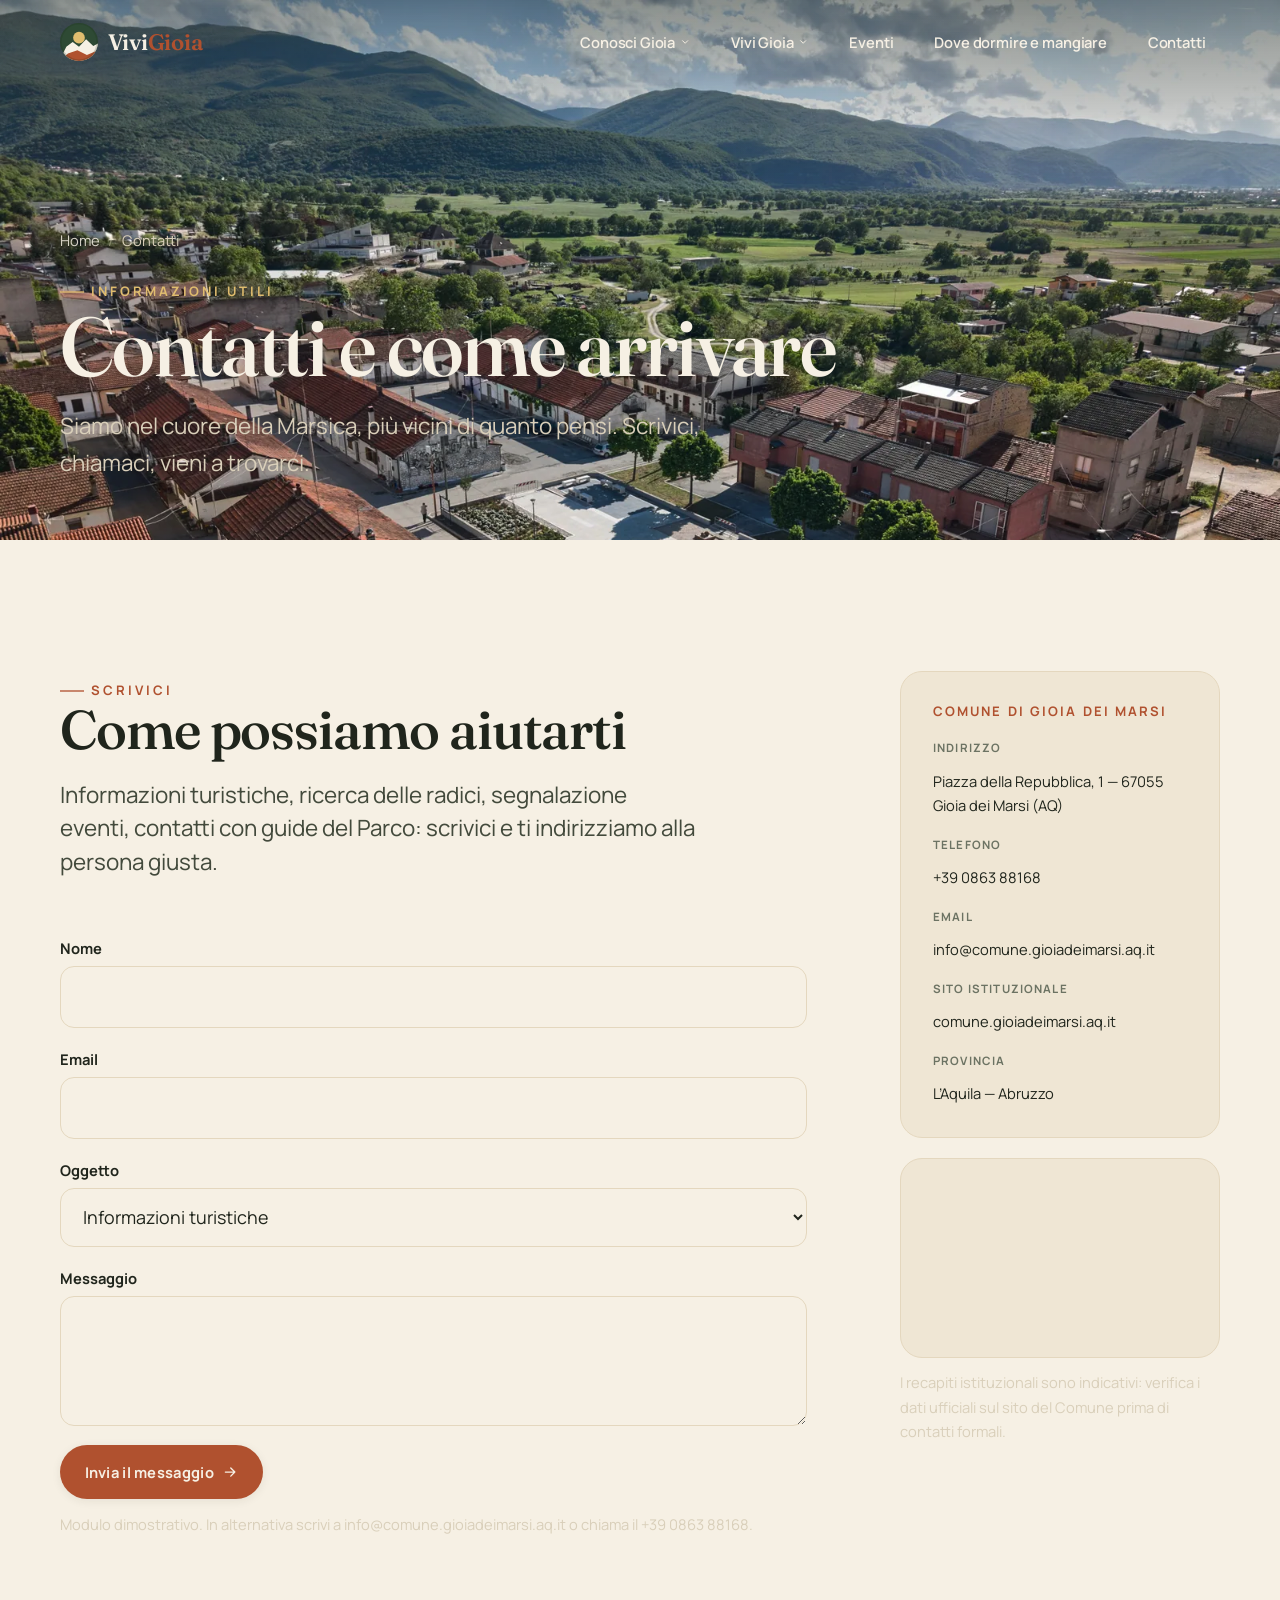
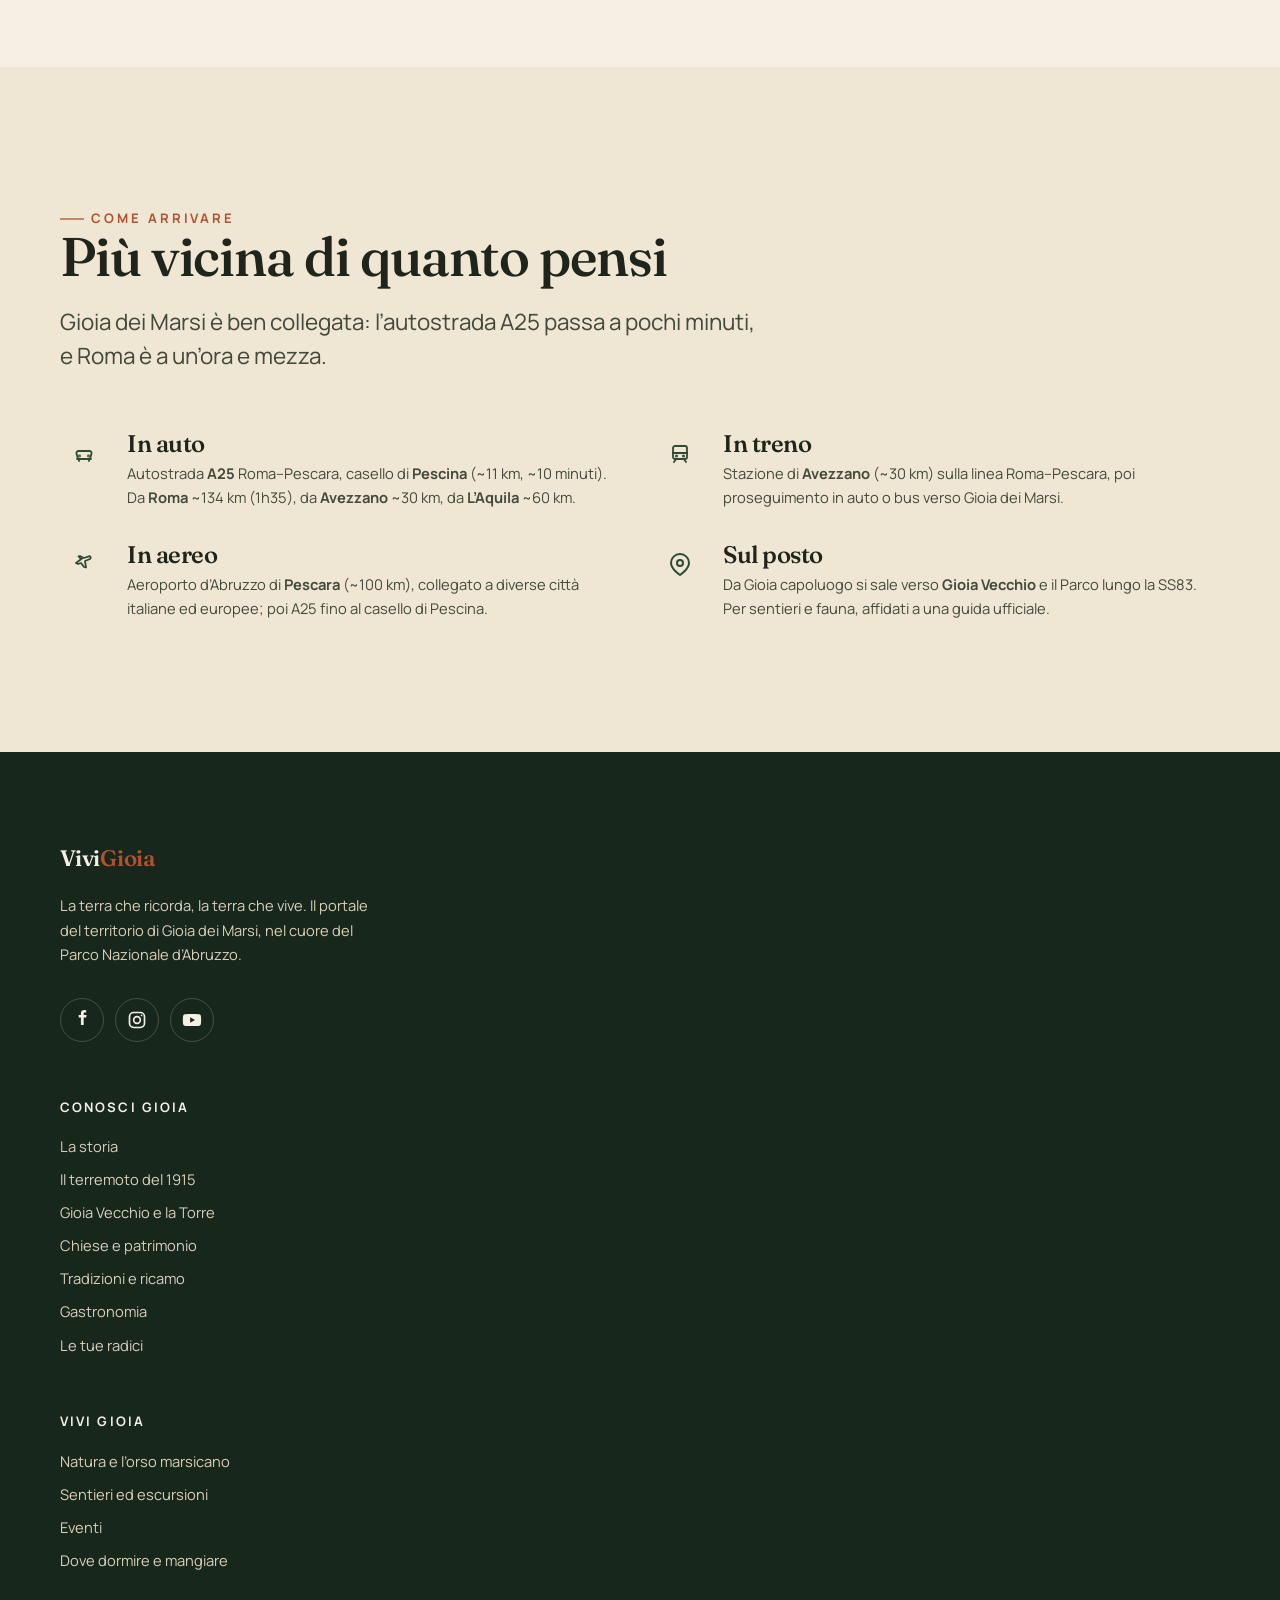
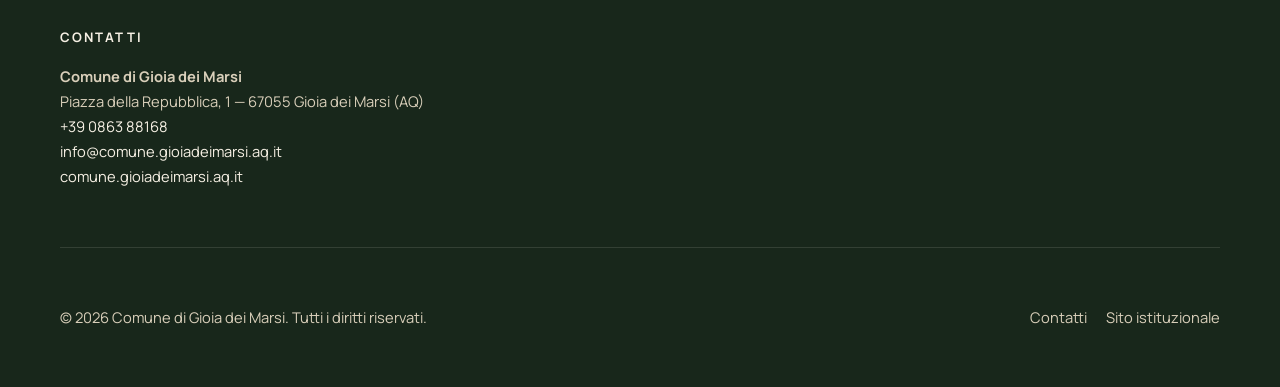
==== contatti.html @ dd2cfe74 "Sito ViviGioia: portale turistico-culturale di Gioia dei Marsi Sito statico mobile-first ad alto imp" ====
<!doctype html>
<html lang="it" class="no-js">
<head>
  <meta charset="utf-8">
  <meta name="viewport" content="width=device-width, initial-scale=1, viewport-fit=cover">
  <title>Contatti e come arrivare — ViviGioia</title>
  <meta name="description" content="Come contattare il Comune di Gioia dei Marsi e come arrivare: in auto dall’A25 (casello di Pescina), in treno da Avezzano, in aereo da Pescara. Mappa e informazioni utili.">
  <link rel="canonical" href="https://www.vivigioia.it/contatti.html">
  <meta name="theme-color" content="#2e4a34">
  <meta property="og:type" content="website">
  <meta property="og:locale" content="it_IT">
  <meta property="og:site_name" content="ViviGioia">
  <meta property="og:title" content="Contatti e come arrivare — ViviGioia">
  <meta property="og:description" content="Come contattare il Comune di Gioia dei Marsi e come arrivare: in auto dall’A25 (casello di Pescina), in treno da Avezzano, in aereo da Pescara. Mappa e informazioni utili.">
  <meta property="og:url" content="https://www.vivigioia.it/contatti.html">
  <meta property="og:image" content="https://www.vivigioia.it/assets/img/gioiadrone-25-1600.webp">
  <meta name="twitter:card" content="summary_large_image">
  <link rel="icon" href="assets/img/favicon.svg" type="image/svg+xml">
  <link rel="icon" href="assets/img/favicon-32.png" sizes="32x32">
  <link rel="apple-touch-icon" href="assets/img/favicon-180.png">
  <link rel="manifest" href="site.webmanifest">
  <link rel="preload" as="font" type="font/woff2" href="assets/font/fraunces-normal.woff2" crossorigin>
  <link rel="preload" as="font" type="font/woff2" href="assets/font/manrope.woff2" crossorigin>
  <link rel="preload" as="image" href="assets/img/gioiadrone-25-1600.webp" imagesrcset="assets/img/gioiadrone-25-480.webp 480w, assets/img/gioiadrone-25-960.webp 960w, assets/img/gioiadrone-25-1600.webp 1600w" imagesizes="100vw">
  <link rel="stylesheet" href="assets/css/main.css">
  
  <script>document.documentElement.classList.remove('no-js');document.documentElement.classList.add('js');</script>
  
</head>
<body>
  <a class="skip-link" href="#main">Vai al contenuto</a>
  <header class="site-header" data-theme="light" data-scrolled="false">
    <div class="site-header__inner">
      <a class="brand" href="index.html" aria-label="ViviGioia — home">
        <svg class="brand__mark" viewBox="0 0 48 48" xmlns="http://www.w3.org/2000/svg" aria-hidden="true"><defs><clipPath id="m"><circle cx="24" cy="24" r="24"/></clipPath></defs><g clip-path="url(#m)"><rect width="48" height="48" fill="#2e4a34"/><circle cx="24" cy="18.5" r="7.4" fill="#e0bd6f"/><path d="M-2 50 8 30l8-6 8 6 9-9.5 9 8.5 8-4v25Z" fill="#f6f0e4"/><path d="M-2 50 10 38.5l12-4 12 6 16-7v16.5Z" fill="#b0512f"/></g><circle cx="24" cy="24" r="23" fill="none" stroke="#18271b" stroke-opacity=".18" stroke-width="2"/></svg>
        <span class="brand__name">Vivi<b>Gioia</b></span>
      </a>
      <nav class="nav" id="menu" aria-label="Navigazione principale">
        <div class="nav__group" data-open="false">
          <button class="nav__parent" aria-expanded="false">Conosci Gioia <svg class="chev" viewBox="0 0 24 24" width="16" height="16" fill="none" stroke="currentColor" stroke-width="2.2" stroke-linecap="round" stroke-linejoin="round" aria-hidden="true"><path d="m6 9 6 6 6-6"/></svg></button>
          <div class="nav__sub"><div class="nav__sub-inner">
            <a href="storia.html">La storia</a>
            <a href="terremoto-1915.html">Il terremoto del 1915</a>
            <a href="gioia-vecchio.html">Gioia Vecchio e la Torre</a>
            <a href="patrimonio.html">Chiese e patrimonio</a>
            <a href="tradizioni.html">Tradizioni e ricamo</a>
            <a href="gastronomia.html">Gastronomia</a>
            <a href="radici.html">Le tue radici</a>
          </div></div>
        </div>
        <div class="nav__group" data-open="false">
          <button class="nav__parent" aria-expanded="false">Vivi Gioia <svg class="chev" viewBox="0 0 24 24" width="16" height="16" fill="none" stroke="currentColor" stroke-width="2.2" stroke-linecap="round" stroke-linejoin="round" aria-hidden="true"><path d="m6 9 6 6 6-6"/></svg></button>
          <div class="nav__sub"><div class="nav__sub-inner">
            <a href="natura.html">Natura e l’orso marsicano</a>
            <a href="sentieri.html">Sentieri ed escursioni</a>
          </div></div>
        </div>
        <div class="nav__group"><a class="nav__link" href="eventi.html">Eventi</a></div>
        <div class="nav__group"><a class="nav__link" href="ricettivita.html">Dove dormire e mangiare</a></div>
        <div class="nav__group"><a class="nav__link" href="contatti.html">Contatti</a></div>
        <a class="btn btn--primary nav__cta" href="contatti.html">Pianifica la visita <svg class="btn__icon" viewBox="0 0 24 24" fill="none" stroke="currentColor" stroke-width="2" stroke-linecap="round" stroke-linejoin="round" aria-hidden="true"><path d="M5 12h14M13 6l6 6-6 6"/></svg></a>
        <div class="nav__meta">
          <span>Comune di Gioia dei Marsi</span>
          <span class="nav__lang in-panel"><span aria-current="page">IT</span><span aria-hidden="true">·</span><span style="opacity:.5" title="Versione inglese in arrivo">EN</span></span>
        </div>
      </nav>
      <button class="nav__toggle" aria-label="Apri il menu" aria-expanded="false" aria-controls="menu">
        <span></span><span></span><span></span>
      </button>
    </div>
  </header>
  <main id="main">

    <section class="page-hero grain" data-hero-sentinel>
      <div class="page-hero__media"><picture>
  <source type="image/webp" srcset="assets/img/gioiadrone-25-480.webp 480w, assets/img/gioiadrone-25-960.webp 960w, assets/img/gioiadrone-25-1600.webp 1600w" sizes="100vw">
  <img src="assets/img/gioiadrone-25-1600.jpg" width="8192" height="6144" alt="La piazza centrale di Gioia dei Marsi vista dall’alto" loading="eager" decoding="async" fetchpriority="high">
</picture></div>
      <div class="page-hero__inner">
        <ol class="breadcrumb"><li><a href="index.html">Home</a></li><li><span aria-current="page">Contatti</span></li></ol>
        <p class="kicker kicker--light">Informazioni utili</p>
        <h1 class="page-hero__title">Contatti e come arrivare</h1>
        <p class="page-hero__sub">Siamo nel cuore della Marsica, più vicini di quanto pensi. Scrivici, chiamaci, vieni a trovarci.</p>
      </div>
    </section>
    <section class="section">
      <div class="container page-content-grid">
        <div class="reveal">
          <div class="section-head"><p class="kicker">Scrivici</p><h2>Come possiamo aiutarti</h2><p class="lead">Informazioni turistiche, ricerca delle radici, segnalazione eventi, contatti con guide del Parco: scrivici e ti indirizziamo alla persona giusta.</p></div>
          <form class="form-stack" onsubmit="return false" aria-label="Modulo contatti">
            <div class="field"><label for="c-name">Nome</label><input id="c-name" name="name" type="text" autocomplete="name" required></div>
            <div class="field"><label for="c-email">Email</label><input id="c-email" name="email" type="email" autocomplete="email" required></div>
            <div class="field"><label for="c-subject">Oggetto</label>
              <select id="c-subject" name="subject">
                <option>Informazioni turistiche</option>
                <option>Le mie radici a Gioia</option>
                <option>Sentieri e guide del Parco</option>
                <option>Eventi e segnalazioni</option>
                <option>Ricettività</option>
                <option>Altro</option>
              </select>
            </div>
            <div class="field"><label for="c-msg">Messaggio</label><textarea id="c-msg" name="message" required></textarea></div>
            <div><button class="btn btn--primary" type="submit">Invia il messaggio <svg class="btn__icon" viewBox="0 0 24 24" fill="none" stroke="currentColor" stroke-width="2" stroke-linecap="round" stroke-linejoin="round" aria-hidden="true"><path d="M5 12h14M13 6l6 6-6 6"/></svg></button></div>
          </form>
          <p class="form-note">Modulo dimostrativo. In alternativa scrivi a <a href="mailto:info@comune.gioiadeimarsi.aq.it">info@comune.gioiadeimarsi.aq.it</a> o chiama il <a href="tel:+39086388168">+39 0863 88168</a>.</p>
        </div>

        <div class="reveal">
          <aside class="factbox"><h4>Comune di Gioia dei Marsi</h4><dl><dt>Indirizzo</dt><dd>Piazza della Repubblica, 1 — 67055 Gioia dei Marsi (AQ)</dd><dt>Telefono</dt><dd>+39 0863 88168</dd><dt>Email</dt><dd>info@comune.gioiadeimarsi.aq.it</dd><dt>Sito istituzionale</dt><dd>comune.gioiadeimarsi.aq.it</dd><dt>Provincia</dt><dd>L’Aquila — Abruzzo</dd></dl></aside>
          <div class="map-embed" style="margin-top:1.2rem">
            <iframe title="Mappa di Gioia dei Marsi" loading="lazy" referrerpolicy="no-referrer-when-downgrade"
              src="https://maps.google.com/maps?q=Gioia%20dei%20Marsi%20AQ&t=&z=12&ie=UTF8&iwloc=&output=embed"></iframe>
          </div>
          <p class="form-note">I recapiti istituzionali sono indicativi: verifica i dati ufficiali sul sito del Comune prima di contatti formali.</p>
        </div>
      </div>
    </section>

    <section class="section bg-paper-2">
      <div class="container">
        <div class="section-head reveal"><p class="kicker">Come arrivare</p><h2>Più vicina di quanto pensi</h2><p class="lead">Gioia dei Marsi è ben collegata: l’autostrada A25 passa a pochi minuti, e Roma è a un’ora e mezza.</p></div>
        <div class="arrive reveal-stagger">
          <div class="arrive__item">
            <span class="arrive__icon"><svg viewBox="0 0 24 24" fill="none" stroke="currentColor" stroke-width="1.8" stroke-linecap="round" stroke-linejoin="round"><path d="M5 17h14M6 17l-1.5-5.5A2 2 0 0 1 6.4 9h11.2a2 2 0 0 1 1.9 2.5L18 17M7 17v2M17 17v2"/><circle cx="7.5" cy="14" r=".5"/><circle cx="16.5" cy="14" r=".5"/></svg></span>
            <div><h4>In auto</h4><p>Autostrada <strong>A25</strong> Roma–Pescara, casello di <strong>Pescina</strong> (~11 km, ~10 minuti). Da <strong>Roma</strong> ~134 km (1h35), da <strong>Avezzano</strong> ~30 km, da <strong>L’Aquila</strong> ~60 km.</p></div>
          </div>
          <div class="arrive__item">
            <span class="arrive__icon"><svg viewBox="0 0 24 24" fill="none" stroke="currentColor" stroke-width="1.8" stroke-linecap="round" stroke-linejoin="round"><rect x="5" y="4" width="14" height="13" rx="2"/><path d="M5 11h14M8 17l-2 3M16 17l2 3"/><circle cx="8.5" cy="14" r=".6"/><circle cx="15.5" cy="14" r=".6"/></svg></span>
            <div><h4>In treno</h4><p>Stazione di <strong>Avezzano</strong> (~30 km) sulla linea Roma–Pescara, poi proseguimento in auto o bus verso Gioia dei Marsi.</p></div>
          </div>
          <div class="arrive__item">
            <span class="arrive__icon"><svg viewBox="0 0 24 24" fill="none" stroke="currentColor" stroke-width="1.8" stroke-linecap="round" stroke-linejoin="round"><path d="M10 5.5 4 10l2 1 3-1 3 4 2 .5L13 8l5-2a1.5 1.5 0 0 0-1.2-2.7L12 5 8 3 6.5 3.4 9 6"/></svg></span>
            <div><h4>In aereo</h4><p>Aeroporto d’Abruzzo di <strong>Pescara</strong> (~100 km), collegato a diverse città italiane ed europee; poi A25 fino al casello di Pescina.</p></div>
          </div>
          <div class="arrive__item">
            <span class="arrive__icon"><svg class="btn__icon" viewBox="0 0 24 24" fill="none" stroke="currentColor" stroke-width="2" stroke-linecap="round" stroke-linejoin="round" aria-hidden="true"><path d="M21 10c0 6-9 12-9 12s-9-6-9-12a9 9 0 0 1 18 0Z"/><circle cx="12" cy="10" r="3"/></svg></span>
            <div><h4>Sul posto</h4><p>Da Gioia capoluogo si sale verso <strong>Gioia Vecchio</strong> e il Parco lungo la SS83. Per sentieri e fauna, affidati a una guida ufficiale.</p></div>
          </div>
        </div>
      </div>
    </section>

  </main>
  <footer class="site-footer">
    <div class="container">
      <div class="footer__top">
        <div class="footer__brand">
          <a class="brand" href="index.html" aria-label="ViviGioia"><span class="brand__name">Vivi<b>Gioia</b></span></a>
          <p class="footer__tagline">La terra che ricorda, la terra che vive. Il portale del territorio di Gioia dei Marsi, nel cuore del Parco Nazionale d’Abruzzo.</p>
          <div class="footer__social">
            <a href="https://www.facebook.com/" aria-label="Facebook" target="_blank" rel="noopener"><svg viewBox="0 0 24 24" width="20" height="20" fill="currentColor" aria-hidden="true"><path d="M14 9h3l.5-3H14V4.5c0-.8.3-1.5 1.6-1.5H17V.2A22 22 0 0 0 14.7 0C12.3 0 10.7 1.4 10.7 4.1V6H8v3h2.7v9H14z"/></svg></a>
            <a href="https://www.instagram.com/" aria-label="Instagram" target="_blank" rel="noopener"><svg viewBox="0 0 24 24" width="20" height="20" fill="none" stroke="currentColor" stroke-width="2" aria-hidden="true"><rect x="3" y="3" width="18" height="18" rx="5"/><circle cx="12" cy="12" r="4"/><circle cx="17.5" cy="6.5" r="1" fill="currentColor" stroke="none"/></svg></a>
            <a href="https://www.youtube.com/" aria-label="YouTube" target="_blank" rel="noopener"><svg viewBox="0 0 24 24" width="20" height="20" fill="currentColor" aria-hidden="true"><path d="M23 12s0-3.4-.4-5a2.6 2.6 0 0 0-1.8-1.8C19 4.7 12 4.7 12 4.7s-7 0-8.8.5A2.6 2.6 0 0 0 1.4 7C1 8.6 1 12 1 12s0 3.4.4 5a2.6 2.6 0 0 0 1.8 1.8c1.8.5 8.8.5 8.8.5s7 0 8.8-.5A2.6 2.6 0 0 0 22.6 17c.4-1.6.4-5 .4-5ZM9.8 15.3V8.7l5.7 3.3z"/></svg></a>
          </div>
        </div>
        <div class="footer__col">
          <h4>Conosci Gioia</h4>
          <ul><li><a href="storia.html">La storia</a></li><li><a href="terremoto-1915.html">Il terremoto del 1915</a></li><li><a href="gioia-vecchio.html">Gioia Vecchio e la Torre</a></li><li><a href="patrimonio.html">Chiese e patrimonio</a></li><li><a href="tradizioni.html">Tradizioni e ricamo</a></li><li><a href="gastronomia.html">Gastronomia</a></li><li><a href="radici.html">Le tue radici</a></li></ul>
        </div>
        <div class="footer__col">
          <h4>Vivi Gioia</h4>
          <ul><li><a href="natura.html">Natura e l’orso marsicano</a></li><li><a href="sentieri.html">Sentieri ed escursioni</a></li><li><a href="eventi.html">Eventi</a></li><li><a href="ricettivita.html">Dove dormire e mangiare</a></li></ul>
        </div>
        <div class="footer__col">
          <h4>Contatti</h4>
          <div class="footer__contact">
            <strong>Comune di Gioia dei Marsi</strong><br>
            Piazza della Repubblica, 1 — 67055 Gioia dei Marsi (AQ)<br>
            <a href="tel:+39086388168">+39 0863 88168</a><br>
            <a href="mailto:info@comune.gioiadeimarsi.aq.it">info@comune.gioiadeimarsi.aq.it</a><br>
            <a href="https://comune.gioiadeimarsi.aq.it" target="_blank" rel="noopener">comune.gioiadeimarsi.aq.it</a>
          </div>
        </div>
      </div>
      <div class="footer__bottom">
        <span>© <span data-year>2026</span> Comune di Gioia dei Marsi. Tutti i diritti riservati.</span>
        <div class="footer__legal">
          <a href="contatti.html">Contatti</a>
          <a href="https://comune.gioiadeimarsi.aq.it" target="_blank" rel="noopener">Sito istituzionale</a>
        </div>
      </div>
    </div>
  </footer>  <script src="assets/js/vendor/gsap.min.js" defer></script>
  <script src="assets/js/vendor/ScrollTrigger.min.js" defer></script>
  <script src="assets/js/vendor/lenis.min.js" defer></script>
  <script src="assets/js/app.js" defer></script>
</body>
</html>
---- assets/css/main.css ----
/* =====================================================================
   ViviGioia — Design System "Pietra & Fucino"
   Mobile-first. Palette terrosa (Parco, tetti, calce) + accento terracotta.
   Type: Fraunces (display, editoriale) × Manrope (UI, umanista).
   ===================================================================== */

/* ---------- Font self-hosted (variable) ---------- */
@font-face {
  font-family: 'Fraunces';
  src: url('../font/fraunces-normal.woff2') format('woff2');
  font-weight: 100 900;
  font-style: normal;
  font-display: swap;
  font-named-instance: 'Regular';
}
@font-face {
  font-family: 'Fraunces';
  src: url('../font/fraunces-italic.woff2') format('woff2');
  font-weight: 100 900;
  font-style: italic;
  font-display: swap;
}
@font-face {
  font-family: 'Manrope';
  src: url('../font/manrope.woff2') format('woff2');
  font-weight: 200 800;
  font-style: normal;
  font-display: swap;
}

/* ---------- Design tokens ---------- */
:root {
  /* Colore — terra, bosco, pietra, cielo d'Abruzzo */
  --ink: #20251c;          /* testo principale, verde-nero caldo */
  --ink-soft: #434a3c;     /* testo secondario */
  --ink-faint: #6c7363;    /* didascalie */
  --paper: #f6f0e4;        /* sfondo calce caldo */
  --paper-2: #efe6d4;      /* card / sezioni alternate */
  --paper-3: #e4d7be;      /* bordi caldi, fasce */
  --forest: #2e4a34;       /* brand primario — il Parco */
  --forest-600: #3a5a40;
  --forest-deep: #18271b;  /* fondali scuri */
  --terracotta: #b0512f;   /* accento / CTA — i tetti */
  --terracotta-600: #9a4527;
  --terracotta-300: #d98b6a;
  --ochre: #c2902f;        /* oro del grano / transumanza */
  --ochre-300: #e0bd6f;
  --sky: #6f8c84;          /* verde-azzurro del Fucino, tenue */

  --on-dark: #f6f0e4;
  --on-dark-soft: #d9cfba;

  /* Tipografia */
  --font-display: 'Fraunces', Georgia, 'Times New Roman', serif;
  --font-body: 'Manrope', system-ui, -apple-system, 'Segoe UI', Roboto, sans-serif;

  /* Scala tipografica fluida (mobile → desktop) */
  --fs-kicker: clamp(0.72rem, 0.68rem + 0.2vw, 0.82rem);
  --fs-small: clamp(0.84rem, 0.8rem + 0.2vw, 0.92rem);
  --fs-body: clamp(1rem, 0.96rem + 0.25vw, 1.12rem);
  --fs-lead: clamp(1.15rem, 1.05rem + 0.6vw, 1.4rem);
  --fs-h4: clamp(1.2rem, 1.05rem + 0.7vw, 1.5rem);
  --fs-h3: clamp(1.5rem, 1.2rem + 1.4vw, 2.2rem);
  --fs-h2: clamp(2rem, 1.5rem + 2.6vw, 3.4rem);
  --fs-h1: clamp(2.6rem, 1.7rem + 4.5vw, 5.2rem);
  --fs-display: clamp(3rem, 1.6rem + 7vw, 7.5rem);

  /* Spaziatura fluida */
  --space-xs: clamp(0.5rem, 0.4rem + 0.5vw, 0.75rem);
  --space-s: clamp(0.85rem, 0.7rem + 0.7vw, 1.2rem);
  --space-m: clamp(1.3rem, 1rem + 1.3vw, 2rem);
  --space-l: clamp(2.2rem, 1.6rem + 2.6vw, 3.6rem);
  --space-xl: clamp(3.2rem, 2.2rem + 4.5vw, 6rem);
  --space-2xl: clamp(4.5rem, 3rem + 6.5vw, 9rem);

  /* Layout */
  --container: 1240px;
  --container-narrow: 760px;
  --gutter: clamp(1.1rem, 0.6rem + 2.5vw, 2.5rem);

  /* Raggi, ombre */
  --r-s: 6px;
  --r-m: 14px;
  --r-l: 22px;
  --r-xl: 32px;
  --shadow-s: 0 2px 10px rgba(32, 37, 28, 0.08);
  --shadow-m: 0 14px 40px -12px rgba(32, 37, 28, 0.28);
  --shadow-l: 0 30px 70px -20px rgba(24, 39, 27, 0.45);

  /* Motion */
  --dur-fast: 150ms;
  --dur: 280ms;
  --dur-slow: 600ms;
  --ease: cubic-bezier(0.22, 0.61, 0.36, 1);
  --ease-out: cubic-bezier(0.16, 1, 0.3, 1);

  --header-h: 68px;

  /* Texture grana (rumore frattale, soft-light) */
  --grain-url: url("data:image/svg+xml,%3Csvg xmlns='http://www.w3.org/2000/svg' width='180' height='180'%3E%3Cfilter id='n'%3E%3CfeTurbulence type='fractalNoise' baseFrequency='0.85' numOctaves='2' stitchTiles='stitch'/%3E%3C/filter%3E%3Crect width='100%25' height='100%25' filter='url(%23n)'/%3E%3C/svg%3E");
}

/* ---------- Reset ---------- */
*, *::before, *::after { box-sizing: border-box; }
* { margin: 0; }
html {
  -webkit-text-size-adjust: 100%;
  scroll-behavior: smooth;
}
@media (prefers-reduced-motion: reduce) {
  html { scroll-behavior: auto; }
}
body {
  font-family: var(--font-body);
  font-size: var(--fs-body);
  line-height: 1.65;
  color: var(--ink);
  background: var(--paper);
  -webkit-font-smoothing: antialiased;
  text-rendering: optimizeLegibility;
  overflow-x: hidden;
}
img, picture, video, svg { display: block; max-width: 100%; }
img, video { height: auto; }
a { color: inherit; text-decoration: none; }
button, input, textarea, select { font: inherit; color: inherit; }
button { cursor: pointer; background: none; border: none; }
ul, ol { list-style: none; padding: 0; }
:focus-visible {
  outline: 3px solid var(--terracotta);
  outline-offset: 3px;
  border-radius: 2px;
}

/* Lenis smooth scroll */
html.lenis, html.lenis body { height: auto; }
.lenis.lenis-smooth { scroll-behavior: auto !important; }
.lenis.lenis-stopped { overflow: hidden; }

/* ---------- Tipografia ---------- */
h1, h2, h3, h4 {
  font-family: var(--font-display);
  font-weight: 540;
  line-height: 1.04;
  letter-spacing: -0.02em;
  color: var(--ink);
  font-optical-sizing: auto;
  text-wrap: balance;
}
h1 { font-size: var(--fs-h1); }
h2 { font-size: var(--fs-h2); }
h3 { font-size: var(--fs-h3); font-weight: 520; }
h4 { font-size: var(--fs-h4); font-weight: 560; line-height: 1.15; }
p { text-wrap: pretty; }
strong { font-weight: 700; }
em { font-style: italic; }

.kicker {
  font-family: var(--font-body);
  font-size: var(--fs-kicker);
  font-weight: 700;
  letter-spacing: 0.22em;
  text-transform: uppercase;
  color: var(--terracotta);
  display: inline-flex;
  align-items: center;
  gap: 0.6em;
}
.kicker--light { color: var(--ochre-300); }
.kicker::before {
  content: '';
  width: 1.8em; height: 2px;
  background: currentColor;
  opacity: 0.65;
}
.kicker--center::before { display: none; }

.lead {
  font-size: var(--fs-lead);
  line-height: 1.5;
  color: var(--ink-soft);
  font-weight: 420;
}
.display {
  font-family: var(--font-display);
  font-size: var(--fs-display);
  font-weight: 460;
  line-height: 0.95;
  letter-spacing: -0.03em;
}
.serif-italic { font-style: italic; font-weight: 400; }

/* ---------- Layout ---------- */
.container {
  width: 100%;
  max-width: var(--container);
  margin-inline: auto;
  padding-inline: var(--gutter);
}
.container--narrow { max-width: var(--container-narrow); }
.section { padding-block: var(--space-2xl); }
.section--tight { padding-block: var(--space-xl); }
.section-head { max-width: 64ch; margin-bottom: var(--space-l); }
.section-head--center { margin-inline: auto; text-align: center; }
.section-head .lead { margin-top: var(--space-s); }
.bg-paper-2 { background: var(--paper-2); }
.bg-forest { background: var(--forest-deep); color: var(--on-dark); }
.bg-forest h1, .bg-forest h2, .bg-forest h3, .bg-forest h4 { color: var(--on-dark); }
.bg-ink { background: var(--ink); color: var(--on-dark); }

.grain::after {
  content: '';
  position: absolute; inset: 0;
  pointer-events: none;
  background-image: var(--grain-url);
  opacity: 0.4;
  mix-blend-mode: soft-light;
  z-index: 1;
}

/* ---------- Header / Nav ---------- */
.site-header {
  position: fixed;
  inset: 0 0 auto 0;
  z-index: 100;
  height: var(--header-h);
  display: flex;
  align-items: center;
  transition: background var(--dur) var(--ease), box-shadow var(--dur), backdrop-filter var(--dur);
}
.site-header__inner {
  width: 100%;
  max-width: var(--container);
  margin-inline: auto;
  padding-inline: var(--gutter);
  display: flex;
  align-items: center;
  justify-content: space-between;
  gap: var(--space-m);
}
.site-header[data-scrolled='true'] {
  background: rgba(246, 240, 228, 0.86);
  backdrop-filter: blur(14px) saturate(140%);
  box-shadow: 0 1px 0 var(--paper-3), var(--shadow-s);
}
/* scrim per leggibilità della nav chiara sopra foto chiare */
.site-header[data-theme='light']::before {
  content: '';
  position: absolute;
  inset: 0 0 auto 0;
  height: 220%;
  background: linear-gradient(to bottom, rgba(16, 26, 18, 0.45), transparent);
  z-index: -1;
  pointer-events: none;
  transition: opacity var(--dur) var(--ease);
}
.site-header[data-scrolled='true']::before { opacity: 0; }
/* trasparente sopra hero scuri */
.site-header[data-theme='light'] .brand__name,
.site-header[data-theme='light'] .nav__link { color: var(--on-dark); }
.site-header[data-theme='light'] .nav__toggle span { background: var(--on-dark); }
.site-header[data-scrolled='true'][data-theme='light'] .brand__name,
.site-header[data-scrolled='true'][data-theme='light'] .nav__link { color: var(--ink); }
.site-header[data-scrolled='true'][data-theme='light'] .nav__toggle span { background: var(--ink); }

.brand {
  display: inline-flex;
  align-items: center;
  gap: 0.6rem;
  flex-shrink: 0;
  z-index: 2;
}
.brand__mark { width: 38px; height: 38px; flex-shrink: 0; }
.brand__name {
  font-family: var(--font-display);
  font-size: 1.4rem;
  font-weight: 600;
  letter-spacing: -0.01em;
  line-height: 1;
  color: var(--ink);
}
.brand__name b { color: var(--terracotta); font-weight: 600; }

/* Toggle hamburger */
.nav__toggle {
  display: inline-flex;
  flex-direction: column;
  justify-content: center;
  gap: 5px;
  width: 46px; height: 46px;
  padding: 11px;
  z-index: 2;
  margin-right: -10px;
}
.nav__toggle span {
  display: block; height: 2px; width: 100%;
  background: var(--ink);
  border-radius: 2px;
  transition: transform var(--dur) var(--ease), opacity var(--dur);
  transform-origin: center;
}
.nav-open .nav__toggle span:nth-child(1) { transform: translateY(7px) rotate(45deg); }
.nav-open .nav__toggle span:nth-child(2) { opacity: 0; }
.nav-open .nav__toggle span:nth-child(3) { transform: translateY(-7px) rotate(-45deg); }

/* Pannello nav mobile */
.nav {
  position: fixed;
  inset: 0;
  background: var(--forest-deep);
  color: var(--on-dark);
  padding: calc(var(--header-h) + var(--space-l)) var(--gutter) var(--space-xl);
  display: flex;
  flex-direction: column;
  gap: var(--space-xs);
  overflow-y: auto;
  transform: translateX(100%);
  transition: transform var(--dur-slow) var(--ease-out);
  visibility: hidden;
}
.nav-open .nav { transform: translateX(0); visibility: visible; }
.nav__group { border-bottom: 1px solid rgba(246, 240, 228, 0.12); }
.nav__link, .nav__parent {
  display: flex;
  align-items: center;
  justify-content: space-between;
  width: 100%;
  padding: 0.85rem 0.2rem;
  font-family: var(--font-display);
  font-size: clamp(1.5rem, 1.1rem + 2vw, 2rem);
  font-weight: 480;
  color: var(--on-dark);
  letter-spacing: -0.01em;
}
.nav__sub {
  display: grid;
  grid-template-rows: 0fr;
  transition: grid-template-rows var(--dur) var(--ease);
}
.nav__group[data-open='true'] .nav__sub { grid-template-rows: 1fr; }
.nav__sub-inner { overflow: hidden; }
.nav__sub a {
  display: block;
  padding: 0.55rem 0.2rem 0.55rem 1rem;
  font-family: var(--font-body);
  font-size: 1.05rem;
  color: var(--on-dark-soft);
  border-left: 2px solid rgba(194, 144, 47, 0.4);
  margin-bottom: 0.2rem;
}
.nav__sub a:hover, .nav__sub a:focus-visible { color: var(--ochre-300); }
.nav__parent .chev { transition: transform var(--dur) var(--ease); }
.nav__group[data-open='true'] .nav__parent .chev { transform: rotate(180deg); }
.nav__cta { margin-top: var(--space-m); }
.nav__meta {
  margin-top: var(--space-l);
  color: var(--on-dark-soft);
  font-size: var(--fs-small);
  display: flex;
  flex-direction: column;
  gap: 0.4rem;
}
.nav__lang {
  display: inline-flex; gap: 0.5rem; align-items: center;
  font-size: var(--fs-small); font-weight: 700; letter-spacing: 0.05em;
}
.nav__lang a { opacity: 0.5; }
.nav__lang a[aria-current] { opacity: 1; color: var(--ochre-300); }

/* ---------- Bottoni ---------- */
.btn {
  display: inline-flex;
  align-items: center;
  justify-content: center;
  gap: 0.55em;
  padding: 0.95em 1.6em;
  min-height: 48px;
  font-family: var(--font-body);
  font-weight: 700;
  font-size: var(--fs-small);
  letter-spacing: 0.02em;
  border-radius: 100px;
  border: 1.5px solid transparent;
  transition: transform var(--dur-fast) var(--ease), background var(--dur), color var(--dur), border-color var(--dur), box-shadow var(--dur);
  will-change: transform;
  text-align: center;
}
.btn:active { transform: scale(0.96); }
.btn__icon { width: 1.1em; height: 1.1em; transition: transform var(--dur) var(--ease); }
.btn--primary { background: var(--terracotta); color: var(--on-dark); box-shadow: var(--shadow-s); }
.btn--primary:hover { background: var(--terracotta-600); transform: translateY(-2px); box-shadow: var(--shadow-m); }
.btn--primary:hover .btn__icon { transform: translateX(3px); }
.btn--forest { background: var(--forest); color: var(--on-dark); }
.btn--forest:hover { background: var(--forest-600); transform: translateY(-2px); box-shadow: var(--shadow-m); }
.btn--ghost { border-color: currentColor; color: var(--ink); }
.btn--ghost:hover { background: var(--ink); color: var(--paper); }
.btn--on-dark { border-color: rgba(246,240,228,0.5); color: var(--on-dark); }
.btn--on-dark:hover { background: var(--on-dark); color: var(--ink); border-color: var(--on-dark); }
.btn--block { width: 100%; }

.textlink {
  display: inline-flex;
  align-items: center;
  gap: 0.4em;
  font-weight: 700;
  font-size: var(--fs-small);
  color: var(--terracotta);
  letter-spacing: 0.01em;
}
.textlink .btn__icon { transition: transform var(--dur) var(--ease); }
.textlink:hover .btn__icon { transform: translateX(4px); }
.textlink--light { color: var(--ochre-300); }

/* ---------- Hero homepage ---------- */
.hero {
  position: relative;
  min-height: 100svh;
  display: flex;
  align-items: flex-end;
  color: var(--on-dark);
  overflow: hidden;
  isolation: isolate;
}
.hero__media { position: absolute; inset: 0; z-index: -2; }
.hero__media img, .hero__media video {
  width: 100%; height: 100%;
  object-fit: cover;
}
.hero__scrim {
  position: absolute; inset: 0; z-index: -1;
  background:
    linear-gradient(to top, rgba(24,39,27,0.86) 0%, rgba(24,39,27,0.35) 38%, rgba(24,39,27,0.15) 62%, rgba(24,39,27,0.45) 100%);
}
.hero__inner {
  width: 100%;
  max-width: var(--container);
  margin-inline: auto;
  padding: var(--gutter);
  padding-bottom: clamp(3rem, 8vh, 6rem);
}
.hero__claim {
  font-family: var(--font-display);
  font-weight: 440;
  font-size: var(--fs-display);
  line-height: 0.92;
  letter-spacing: -0.035em;
  color: var(--on-dark);
  max-width: 14ch;
  text-shadow: 0 2px 30px rgba(16, 26, 18, 0.4);
}
.hero__claim em { color: var(--ochre-300); }
.hero__sub {
  margin-top: var(--space-m);
  max-width: 46ch;
  font-size: var(--fs-lead);
  color: var(--on-dark-soft);
  line-height: 1.5;
}
.hero__actions {
  margin-top: var(--space-l);
  display: flex;
  flex-wrap: wrap;
  gap: var(--space-s);
}
.hero__cue {
  position: absolute;
  bottom: 1.4rem; left: 50%;
  transform: translateX(-50%);
  z-index: 2;
  display: flex; flex-direction: column; align-items: center; gap: 0.5rem;
  font-size: 0.66rem; letter-spacing: 0.25em; text-transform: uppercase;
  color: var(--on-dark-soft);
}
.hero__cue-line {
  width: 1px; height: 42px;
  background: linear-gradient(var(--ochre-300), transparent);
  animation: cuePulse 2.4s var(--ease) infinite;
}
@keyframes cuePulse { 0%,100% { opacity: 0.3; transform: scaleY(0.7); } 50% { opacity: 1; transform: scaleY(1); } }
.hero__sound {
  position: absolute; top: calc(var(--header-h) + 0.6rem); right: var(--gutter);
  z-index: 3;
  width: 44px; height: 44px; border-radius: 50%;
  border: 1px solid rgba(246,240,228,0.4);
  display: inline-flex; align-items: center; justify-content: center;
  color: var(--on-dark);
  backdrop-filter: blur(6px);
  background: rgba(24,39,27,0.25);
}

/* ---------- Marquee ---------- */
.marquee {
  overflow: hidden;
  border-block: 1px solid var(--paper-3);
  background: var(--paper-2);
  padding-block: 0.9rem;
}
.bg-forest .marquee, .marquee--dark {
  background: var(--forest-deep); border-color: rgba(246,240,228,0.12);
}
.marquee__track {
  display: flex; width: max-content;
  gap: 2.5rem;
  animation: marquee 38s linear infinite;
}
.marquee:hover .marquee__track { animation-play-state: paused; }
.marquee__item {
  display: inline-flex; align-items: center; gap: 2.5rem;
  font-family: var(--font-display);
  font-size: clamp(1.1rem, 0.9rem + 0.9vw, 1.6rem);
  font-style: italic; font-weight: 420;
  color: var(--ink-soft); white-space: nowrap;
}
.marquee--dark .marquee__item { color: var(--on-dark-soft); }
.marquee__item::after { content: '✦'; font-style: normal; color: var(--terracotta); font-size: 0.7em; }
.marquee--dark .marquee__item::after { color: var(--ochre-300); }
@keyframes marquee { to { transform: translateX(-50%); } }
@media (prefers-reduced-motion: reduce) {
  .marquee__track { animation: none; flex-wrap: nowrap; overflow-x: auto; }
}

/* ---------- Pilastri (i motivi) ---------- */
.pillars { display: grid; gap: var(--space-m); grid-template-columns: 1fr; }
.pillar {
  padding: var(--space-m);
  border-radius: var(--r-l);
  background: var(--paper);
  border: 1px solid var(--paper-3);
  transition: transform var(--dur) var(--ease), box-shadow var(--dur);
}
.pillar:hover { transform: translateY(-4px); box-shadow: var(--shadow-m); }
.pillar__icon {
  width: 52px; height: 52px; border-radius: 14px;
  display: inline-flex; align-items: center; justify-content: center;
  background: var(--forest); color: var(--ochre-300); margin-bottom: var(--space-s);
}
.pillar__icon svg { width: 26px; height: 26px; }
.pillar h3 { font-size: var(--fs-h4); }
.pillar p { margin-top: 0.5rem; font-size: var(--fs-small); color: var(--ink-soft); }
.pillar__n { font-family: var(--font-display); font-size: 0.9rem; color: var(--terracotta); font-weight: 600; }

/* ---------- Manifesto / intro ---------- */
.manifesto { position: relative; }
.manifesto__text {
  font-family: var(--font-display);
  font-size: clamp(1.6rem, 1.1rem + 2.4vw, 2.9rem);
  font-weight: 420;
  line-height: 1.22;
  letter-spacing: -0.02em;
  max-width: 22ch;
}
.manifesto__text .hl { color: var(--terracotta); font-style: italic; }
.manifesto__grid { display: grid; gap: var(--space-l); }

/* ---------- Stats / numeri ---------- */
.stats {
  display: grid;
  grid-template-columns: repeat(2, 1fr);
  gap: var(--space-m) var(--space-s);
}
.stat { }
.stat__num {
  font-family: var(--font-display);
  font-size: clamp(2.4rem, 1.6rem + 3.5vw, 4rem);
  font-weight: 480;
  line-height: 1;
  color: var(--terracotta);
  letter-spacing: -0.02em;
  font-variant-numeric: tabular-nums;
}
.bg-forest .stat__num, .bg-ink .stat__num { color: var(--ochre-300); }
.stat__label {
  margin-top: 0.5rem;
  font-size: var(--fs-small);
  color: var(--ink-soft);
  line-height: 1.35;
}
.bg-forest .stat__label, .bg-ink .stat__label { color: var(--on-dark-soft); }

/* ---------- Card griglia (Conosci / Vivi) ---------- */
.cardgrid {
  display: grid;
  gap: var(--space-m);
  grid-template-columns: 1fr;
}
.feature-card {
  position: relative;
  display: flex;
  flex-direction: column;
  justify-content: flex-end;
  min-height: 340px;
  padding: var(--space-m);
  border-radius: var(--r-l);
  overflow: hidden;
  color: var(--on-dark);
  isolation: isolate;
  box-shadow: var(--shadow-s);
}
.feature-card__media { position: absolute; inset: 0; z-index: -2; }
.feature-card__media img { width: 100%; height: 100%; object-fit: cover; transition: transform 0.9s var(--ease-out); }
.feature-card::after {
  content: ''; position: absolute; inset: 0; z-index: -1;
  background: linear-gradient(to top, rgba(24,39,27,0.9) 8%, rgba(24,39,27,0.25) 55%, rgba(24,39,27,0.05) 100%);
}
.feature-card:hover .feature-card__media img { transform: scale(1.06); }
.feature-card__kicker {
  font-size: var(--fs-kicker); font-weight: 700; letter-spacing: 0.18em; text-transform: uppercase;
  color: var(--ochre-300); margin-bottom: 0.5rem;
}
.feature-card__title { color: var(--on-dark); font-size: var(--fs-h3); }
.feature-card__desc { margin-top: 0.5rem; color: var(--on-dark-soft); font-size: var(--fs-small); max-width: 38ch; }
.feature-card__cta {
  margin-top: var(--space-s);
  display: inline-flex; align-items: center; gap: 0.45em;
  font-weight: 700; font-size: var(--fs-small); color: var(--ochre-300);
}
.feature-card__cta .btn__icon { transition: transform var(--dur) var(--ease); }
.feature-card:hover .feature-card__cta .btn__icon { transform: translateX(4px); }
.feature-card--tall { min-height: 440px; }
.feature-card__stretch { position: absolute; inset: 0; z-index: 3; }

/* ---------- Spotlight immersivo ---------- */
.spotlight {
  position: relative;
  min-height: 92svh;
  display: flex;
  align-items: center;
  overflow: hidden;
  color: var(--on-dark);
  isolation: isolate;
}
.spotlight__media { position: absolute; inset: -8% 0; z-index: -2; }
.spotlight__media img { width: 100%; height: 116%; object-fit: cover; }
.spotlight::after {
  content: ''; position: absolute; inset: 0; z-index: -1;
  background: linear-gradient(105deg, rgba(16,26,18,0.9) 0%, rgba(16,26,18,0.6) 42%, rgba(16,26,18,0.12) 100%);
}
.spotlight--right::after {
  background: linear-gradient(255deg, rgba(16,26,18,0.9) 0%, rgba(16,26,18,0.6) 42%, rgba(16,26,18,0.12) 100%);
}
.spotlight__inner {
  width: 100%; max-width: var(--container); margin-inline: auto;
  padding: var(--space-2xl) var(--gutter);
}
.spotlight__box { max-width: 38rem; }
.spotlight--right .spotlight__box { margin-left: auto; }
.spotlight__title { color: var(--on-dark); font-size: var(--fs-h1); margin-top: var(--space-s); }
.spotlight__text { margin-top: var(--space-m); color: var(--on-dark-soft); font-size: var(--fs-lead); line-height: 1.5; }
.spotlight__actions { margin-top: var(--space-l); display: flex; flex-wrap: wrap; gap: var(--space-s); }
.spotlight__badge {
  display: inline-flex; align-items: baseline; gap: 0.5rem;
  margin-top: var(--space-m);
  font-family: var(--font-display); font-style: italic;
  color: var(--ochre-300);
}
.spotlight__badge b { font-size: 2.2em; font-weight: 500; font-style: normal; }

/* ---------- Galleria ---------- */
.gallery { position: relative; }
.gallery .swiper { overflow: visible; }
.gallery__slide {
  width: clamp(260px, 74vw, 560px);
  border-radius: var(--r-l);
  overflow: hidden;
  box-shadow: var(--shadow-m);
  background: var(--paper-2);
  aspect-ratio: 4 / 5;
}
.gallery__slide img { width: 100%; height: 100%; object-fit: cover; }
.gallery__slide--wide { aspect-ratio: 3 / 2; width: clamp(300px, 86vw, 760px); }
.gallery__cap {
  position: absolute; left: 0; right: 0; bottom: 0;
  padding: var(--space-m) var(--space-s) var(--space-s);
  color: var(--on-dark); font-size: var(--fs-small);
  background: linear-gradient(to top, rgba(24,39,27,0.8), transparent);
}
.gallery__controls { display: flex; gap: 0.6rem; margin-top: var(--space-m); }
.gallery__btn {
  width: 52px; height: 52px; border-radius: 50%;
  border: 1.5px solid var(--paper-3);
  display: inline-flex; align-items: center; justify-content: center;
  color: var(--ink); transition: background var(--dur), color var(--dur), border-color var(--dur);
}
.gallery__btn:hover { background: var(--forest); color: var(--on-dark); border-color: var(--forest); }
.gallery__btn:disabled { opacity: 0.35; cursor: default; }

/* ---------- Eventi ---------- */
.events { display: grid; gap: var(--space-m); grid-template-columns: 1fr; }
.event-card {
  display: flex; flex-direction: column;
  background: var(--paper);
  border: 1px solid var(--paper-3);
  border-radius: var(--r-l);
  overflow: hidden;
  transition: transform var(--dur) var(--ease), box-shadow var(--dur);
}
.event-card:hover { transform: translateY(-4px); box-shadow: var(--shadow-m); }
.event-card__media { position: relative; aspect-ratio: 16/10; overflow: hidden; }
.event-card__media img { width: 100%; height: 100%; object-fit: cover; transition: transform 0.8s var(--ease-out); }
.event-card:hover .event-card__media img { transform: scale(1.05); }
.event-card__date {
  position: absolute; top: 0.9rem; left: 0.9rem;
  background: var(--paper); color: var(--ink);
  border-radius: var(--r-s);
  padding: 0.35rem 0.6rem; text-align: center; line-height: 1;
  box-shadow: var(--shadow-s); min-width: 52px;
}
.event-card__date b { display: block; font-family: var(--font-display); font-size: 1.5rem; font-weight: 560; }
.event-card__date span { font-size: 0.66rem; text-transform: uppercase; letter-spacing: 0.1em; color: var(--terracotta); font-weight: 700; }
.event-card__body { padding: var(--space-m); display: flex; flex-direction: column; gap: 0.5rem; flex: 1; }
.event-card__tag {
  align-self: flex-start;
  font-size: 0.68rem; font-weight: 700; letter-spacing: 0.12em; text-transform: uppercase;
  color: var(--forest); background: var(--paper-2); border-radius: 100px; padding: 0.25rem 0.7rem;
}
.event-card__title { font-size: var(--fs-h4); }
.event-card__excerpt { font-size: var(--fs-small); color: var(--ink-soft); }
.event-card__foot { margin-top: auto; padding-top: var(--space-s); }

/* ---------- CTA strip / Newsletter ---------- */
.cta-strip {
  position: relative;
  border-radius: var(--r-xl);
  overflow: hidden;
  padding: var(--space-xl) var(--gutter);
  color: var(--on-dark);
  isolation: isolate;
}
.cta-strip__media { position: absolute; inset: 0; z-index: -2; }
.cta-strip__media img { width: 100%; height: 100%; object-fit: cover; }
.cta-strip::after { content: ''; position: absolute; inset: 0; z-index: -1; background: rgba(16,26,18,0.66); }
.cta-strip__inner { max-width: 40rem; }
.cta-strip h2 { color: var(--on-dark); }
.cta-strip p { margin-top: var(--space-s); color: var(--on-dark-soft); font-size: var(--fs-lead); }
.form-inline {
  margin-top: var(--space-l);
  display: flex; flex-wrap: wrap; gap: 0.6rem;
}
.form-inline input {
  flex: 1 1 220px;
  padding: 0.95em 1.2em; min-height: 48px;
  border-radius: 100px;
  border: 1.5px solid rgba(246,240,228,0.4);
  background: rgba(246,240,228,0.1);
  color: var(--on-dark);
}
.form-inline input::placeholder { color: var(--on-dark-soft); }
.form-inline input:focus-visible { background: rgba(246,240,228,0.16); }
.form-note { margin-top: 0.8rem; font-size: var(--fs-small); color: var(--on-dark-soft); }

/* ---------- Footer ---------- */
.site-footer {
  background: var(--forest-deep);
  color: var(--on-dark-soft);
  padding-block: var(--space-xl) var(--space-l);
}
.site-footer a:hover { color: var(--ochre-300); }
.footer__top {
  display: grid; gap: var(--space-l);
  grid-template-columns: 1fr;
  padding-bottom: var(--space-l);
  border-bottom: 1px solid rgba(246,240,228,0.12);
}
.footer__brand .brand__name { color: var(--on-dark); }
.footer__tagline { margin-top: var(--space-s); max-width: 36ch; font-size: var(--fs-small); }
.footer__social { display: flex; gap: 0.7rem; margin-top: var(--space-m); }
.footer__social a {
  width: 44px; height: 44px; border-radius: 50%;
  border: 1px solid rgba(246,240,228,0.2);
  display: inline-flex; align-items: center; justify-content: center;
  color: var(--on-dark); transition: background var(--dur), border-color var(--dur);
}
.footer__social a:hover { background: var(--forest-600); border-color: var(--forest-600); color: var(--on-dark); }
.footer__col h4 { color: var(--on-dark); font-family: var(--font-body); font-size: var(--fs-kicker); font-weight: 700; letter-spacing: 0.16em; text-transform: uppercase; margin-bottom: var(--space-s); }
.footer__col ul { display: flex; flex-direction: column; gap: 0.55rem; font-size: var(--fs-small); }
.footer__contact { font-size: var(--fs-small); line-height: 1.7; }
.footer__contact a { color: var(--on-dark); }
.footer__bottom {
  margin-top: var(--space-l);
  display: flex; flex-wrap: wrap; gap: 0.6rem var(--space-m);
  justify-content: space-between; align-items: center;
  font-size: var(--fs-small);
}
.footer__legal { display: flex; flex-wrap: wrap; gap: var(--space-s); }

/* ---------- Pagine interne: hero ---------- */
.page-hero {
  position: relative;
  min-height: clamp(54vh, 60svh, 640px);
  display: flex; align-items: flex-end;
  color: var(--on-dark);
  overflow: hidden; isolation: isolate;
}
.page-hero__media { position: absolute; inset: 0; z-index: -2; }
.page-hero__media img { width: 100%; height: 100%; object-fit: cover; }
.page-hero::after {
  content: ''; position: absolute; inset: 0; z-index: -1;
  background: linear-gradient(to top, rgba(16,26,18,0.85) 0%, rgba(16,26,18,0.35) 55%, rgba(16,26,18,0.5) 100%);
}
.page-hero__inner {
  width: 100%; max-width: var(--container); margin-inline: auto;
  padding: var(--gutter); padding-bottom: var(--space-l);
}
.page-hero__title { color: var(--on-dark); font-size: var(--fs-h1); max-width: 18ch; }
.page-hero__sub { margin-top: var(--space-s); max-width: 52ch; color: var(--on-dark-soft); font-size: var(--fs-lead); }

/* Breadcrumb */
.breadcrumb {
  display: flex; flex-wrap: wrap; align-items: center; gap: 0.5rem;
  font-size: var(--fs-small); margin-bottom: var(--space-s);
  color: var(--on-dark-soft);
}
.breadcrumb a { color: var(--on-dark); opacity: 0.85; }
.breadcrumb a:hover { color: var(--ochre-300); opacity: 1; }
.breadcrumb li { display: inline-flex; align-items: center; gap: 0.5rem; }
.breadcrumb li:not(:last-child)::after { content: '/'; opacity: 0.4; }
.breadcrumb[data-dark] { color: var(--ink-faint); }
.breadcrumb[data-dark] a { color: var(--ink-soft); }

/* ---------- Prose (testi lunghi) ---------- */
.prose { max-width: 68ch; }
.prose > * + * { margin-top: var(--space-m); }
.prose p { font-size: var(--fs-body); color: var(--ink-soft); line-height: 1.75; }
.prose h2 { margin-top: var(--space-l); }
.prose h3 { margin-top: var(--space-m); }
.prose .lead { color: var(--ink); }
.prose strong { color: var(--ink); }
.prose a:not(.btn):not(.textlink):not(.chip) { color: var(--terracotta); text-decoration: underline; text-underline-offset: 3px; text-decoration-thickness: 1.5px; }
.prose a.btn { color: var(--on-dark); }
.prose a.btn--ghost { color: var(--ink); }
.prose a.btn--ghost:hover { color: var(--paper); }
.prose blockquote {
  border-left: 3px solid var(--terracotta);
  padding-left: var(--space-m);
  font-family: var(--font-display);
  font-style: italic;
  font-size: var(--fs-h4);
  line-height: 1.35;
  color: var(--ink);
}
.prose ul.tick { display: grid; gap: 0.6rem; }
.prose ul.tick li { position: relative; padding-left: 1.7rem; color: var(--ink-soft); }
.prose ul.tick li::before {
  content: ''; position: absolute; left: 0; top: 0.55em;
  width: 0.7rem; height: 0.7rem; border-radius: 50%;
  background: var(--ochre); box-shadow: 0 0 0 4px rgba(194,144,47,0.18);
}

/* In breve box */
.factbox {
  background: var(--paper-2);
  border: 1px solid var(--paper-3);
  border-radius: var(--r-l);
  padding: var(--space-m);
}
.factbox h4 { font-family: var(--font-body); font-size: var(--fs-kicker); font-weight: 700; letter-spacing: 0.16em; text-transform: uppercase; color: var(--terracotta); margin-bottom: var(--space-s); }
.factbox dl { display: grid; gap: 0.7rem; }
.factbox dt { font-size: 0.72rem; text-transform: uppercase; letter-spacing: 0.1em; color: var(--ink-faint); font-weight: 700; }
.factbox dd { font-size: var(--fs-small); color: var(--ink); }
.factbox dd + dt { margin-top: 0.4rem; }

/* Itinerario / step */
.steps { display: grid; gap: var(--space-m); counter-reset: step; }
.step { display: grid; grid-template-columns: auto 1fr; gap: var(--space-s); align-items: start; }
.step__num {
  counter-increment: step;
  width: 48px; height: 48px; border-radius: 50%;
  display: inline-flex; align-items: center; justify-content: center;
  background: var(--forest); color: var(--on-dark);
  font-family: var(--font-display); font-size: 1.3rem; font-weight: 560;
}
.step__num::before { content: counter(step); }
.step h4 { margin-bottom: 0.3rem; }
.step p { font-size: var(--fs-small); color: var(--ink-soft); }

/* Lista strutture (ricettività) */
.listing { display: grid; gap: var(--space-s); }
.listing__item {
  display: flex; gap: var(--space-s); align-items: flex-start;
  padding: var(--space-m);
  background: var(--paper);
  border: 1px solid var(--paper-3);
  border-radius: var(--r-m);
}
.listing__tag { font-size: 0.68rem; font-weight: 700; text-transform: uppercase; letter-spacing: 0.1em; color: var(--forest); }
.listing__title { font-size: var(--fs-h4); }
.listing__meta { font-size: var(--fs-small); color: var(--ink-soft); margin-top: 0.2rem; }
.listing__actions { display: flex; gap: 0.5rem; margin-top: 0.6rem; flex-wrap: wrap; }
.chip {
  display: inline-flex; align-items: center; gap: 0.35em;
  padding: 0.55em 1em; min-height: 44px;
  border-radius: 100px; border: 1.5px solid var(--paper-3);
  font-size: var(--fs-small); font-weight: 600; color: var(--ink);
}
.chip:hover { border-color: var(--forest); color: var(--forest); }

/* ---------- Scheda sentiero ---------- */
.trail {
  display: grid; gap: 0;
  background: var(--paper);
  border: 1px solid var(--paper-3);
  border-radius: var(--r-l);
  overflow: hidden;
}
.trail__media { position: relative; aspect-ratio: 16/10; overflow: hidden; }
.trail__media img { width: 100%; height: 100%; object-fit: cover; }
.trail__diff {
  position: absolute; top: 0.8rem; left: 0.8rem;
  background: var(--forest); color: var(--on-dark);
  font-size: 0.7rem; font-weight: 700; letter-spacing: 0.08em; text-transform: uppercase;
  padding: 0.3rem 0.7rem; border-radius: 100px;
}
.trail__body { padding: var(--space-m); }
.trail__title { font-size: var(--fs-h4); }
.trail__desc { font-size: var(--fs-small); color: var(--ink-soft); margin-top: 0.4rem; }
.trail__stats {
  display: flex; flex-wrap: wrap; gap: 0.4rem 1.2rem;
  margin-top: var(--space-s); padding-top: var(--space-s);
  border-top: 1px solid var(--paper-3);
}
.trail__stat { display: flex; flex-direction: column; }
.trail__stat b { font-family: var(--font-display); font-size: 1.15rem; font-weight: 560; color: var(--ink); line-height: 1; }
.trail__stat span { font-size: 0.66rem; text-transform: uppercase; letter-spacing: 0.08em; color: var(--ink-faint); font-weight: 700; margin-top: 0.2rem; }
.trail__actions { display: flex; flex-wrap: wrap; gap: 0.5rem; margin-top: var(--space-s); }

/* ---------- Come arrivare ---------- */
.arrive { display: grid; gap: var(--space-m); }
.arrive__item { display: flex; gap: var(--space-s); align-items: flex-start; }
.arrive__icon { flex-shrink: 0; width: 48px; height: 48px; border-radius: 14px; background: var(--paper-2); color: var(--forest); display: inline-flex; align-items: center; justify-content: center; }
.arrive__icon svg { width: 24px; height: 24px; }
.arrive__item h4 { font-size: var(--fs-h4); }
.arrive__item p { font-size: var(--fs-small); color: var(--ink-soft); margin-top: 0.2rem; }

/* ---------- Mappa embed ---------- */
.map-embed { border-radius: var(--r-l); overflow: hidden; border: 1px solid var(--paper-3); aspect-ratio: 16/10; background: var(--paper-2); }
.map-embed iframe { width: 100%; height: 100%; border: 0; display: block; }

/* ---------- Form ---------- */
.form-stack { display: grid; gap: var(--space-s); }
.field { display: grid; gap: 0.35rem; }
.field label { font-size: var(--fs-small); font-weight: 700; color: var(--ink); }
.field input, .field textarea, .field select {
  padding: 0.85em 1em; min-height: 48px;
  border-radius: var(--r-m); border: 1.5px solid var(--paper-3);
  background: var(--paper); color: var(--ink);
}
.field textarea { min-height: 130px; resize: vertical; }
.field input:focus-visible, .field textarea:focus-visible { border-color: var(--forest); }

/* ---------- Note / avviso ---------- */
.notice {
  background: var(--paper-2); border-left: 3px solid var(--ochre);
  padding: var(--space-s) var(--space-m); border-radius: 0 var(--r-m) var(--r-m) 0;
  font-size: var(--fs-small); color: var(--ink-soft);
}

@media (min-width: 640px) {
  .trail { grid-template-columns: 240px 1fr; }
  .trail__media { aspect-ratio: auto; height: 100%; }
  .cardgrid--trails { grid-template-columns: 1fr; }
}
@media (min-width: 1024px) {
  .arrive { grid-template-columns: repeat(2, 1fr); }
}

/* ---------- Reveal / animazioni (gated da .js) ---------- */
.reveal { opacity: 1; transform: none; }
.js .reveal { opacity: 0; transform: translateY(34px); }
.js .reveal[data-reveal='in'] { opacity: 1; transform: none; transition: opacity var(--dur-slow) var(--ease-out), transform var(--dur-slow) var(--ease-out); }
.js .reveal-stagger > * { opacity: 0; transform: translateY(34px); }
.js .reveal-stagger[data-reveal='in'] > * { opacity: 1; transform: none; transition: opacity var(--dur-slow) var(--ease-out), transform var(--dur-slow) var(--ease-out); }
@media (prefers-reduced-motion: reduce) {
  .js .reveal, .js .reveal-stagger > * { opacity: 1 !important; transform: none !important; transition: none !important; }
  .hero__cue-line { animation: none; }
}

/* ---------- Utilities ---------- */
.sr-only {
  position: absolute; width: 1px; height: 1px; padding: 0; margin: -1px;
  overflow: hidden; clip: rect(0,0,0,0); white-space: nowrap; border: 0;
}
.skip-link {
  position: absolute; left: 50%; transform: translateX(-50%) translateY(-120%);
  top: 0.5rem; z-index: 200;
  background: var(--ink); color: var(--paper);
  padding: 0.7rem 1.2rem; border-radius: 100px; font-weight: 700; font-size: var(--fs-small);
  transition: transform var(--dur) var(--ease);
}
.skip-link:focus { transform: translateX(-50%) translateY(0); }
.center { text-align: center; }
.mt-l { margin-top: var(--space-l); }
.mt-m { margin-top: var(--space-m); }
.flow > * + * { margin-top: var(--space-m); }
.divider-leaf { display: flex; align-items: center; justify-content: center; gap: 1rem; color: var(--ochre); }
.divider-leaf::before, .divider-leaf::after { content: ''; height: 1px; flex: 1; max-width: 80px; background: var(--paper-3); }

/* ---------- Responsive: tablet ---------- */
@media (min-width: 640px) {
  .stats { grid-template-columns: repeat(4, 1fr); }
  .cardgrid--2 { grid-template-columns: repeat(2, 1fr); }
  .events { grid-template-columns: repeat(2, 1fr); }
  .listing__item { align-items: center; }
}

/* ---------- Responsive: desktop ---------- */
@media (min-width: 1024px) {
  :root { --header-h: 84px; }

  /* Nav desktop inline */
  .nav__toggle { display: none; }
  .nav {
    position: static; transform: none; visibility: visible;
    flex-direction: row; align-items: center; gap: var(--space-xs);
    background: none; color: inherit; padding: 0; overflow: visible;
    width: auto;
  }
  .nav__group { border: none; position: relative; }
  .nav__link, .nav__parent {
    font-family: var(--font-body);
    font-size: var(--fs-small);
    font-weight: 600;
    padding: 0.6rem 0.9rem;
    color: var(--ink);
    white-space: nowrap;
    width: auto;
    gap: 0.3rem;
  }
  .site-header[data-theme='light']:not([data-scrolled='true']) .nav__link,
  .site-header[data-theme='light']:not([data-scrolled='true']) .nav__parent { color: var(--on-dark); }
  .nav__link:hover, .nav__parent:hover { color: var(--terracotta); }
  .site-header[data-theme='light']:not([data-scrolled='true']) .nav__link:hover,
  .site-header[data-theme='light']:not([data-scrolled='true']) .nav__parent:hover { color: var(--ochre-300); }

  /* Dropdown desktop */
  .nav__sub {
    position: absolute; top: calc(100% + 6px); left: 0;
    display: block; grid-template-rows: none;
    min-width: 240px;
    background: var(--paper);
    border: 1px solid var(--paper-3);
    border-radius: var(--r-m);
    box-shadow: var(--shadow-m);
    padding: 0.5rem;
    opacity: 0; visibility: hidden; transform: translateY(8px);
    transition: opacity var(--dur) var(--ease), transform var(--dur) var(--ease), visibility var(--dur);
  }
  .nav__group:hover .nav__sub,
  .nav__group:focus-within .nav__sub,
  .nav__group[data-open='true'] .nav__sub { opacity: 1; visibility: visible; transform: translateY(0); }
  .nav__sub-inner { overflow: visible; }
  .nav__sub a {
    border-left: none; color: var(--ink-soft);
    border-radius: var(--r-s); padding: 0.6rem 0.8rem; margin: 0;
  }
  .nav__sub a:hover { background: var(--paper-2); color: var(--terracotta); }
  .nav__cta, .nav__meta, .nav__lang.in-panel { display: none; }
  .nav__group .chev { width: 0.7em; }

  .header-actions { display: flex; align-items: center; gap: var(--space-s); }

  /* Layout multi-colonna */
  .cardgrid--3 { grid-template-columns: repeat(3, 1fr); }
  .cardgrid--2 { grid-template-columns: repeat(2, 1fr); }
  .cardgrid--bento { grid-template-columns: repeat(6, 1fr); grid-auto-rows: 300px; }
  .cardgrid--bento .feature-card { min-height: 0; }
  .bento-a { grid-column: span 4; grid-row: span 2; }
  .bento-b { grid-column: span 2; grid-row: span 1; }
  .bento-c { grid-column: span 2; grid-row: span 1; }
  .bento-d { grid-column: span 3; grid-row: span 1; }
  .bento-e { grid-column: span 3; grid-row: span 1; }

  .manifesto__grid { grid-template-columns: 1.1fr 0.9fr; align-items: center; }
  .split { display: grid; grid-template-columns: 1fr 1fr; gap: var(--space-xl); align-items: center; }
  .split--narrow-right { grid-template-columns: 1.2fr 0.8fr; }
  .events { grid-template-columns: repeat(3, 1fr); }
  .page-content-grid { display: grid; grid-template-columns: 1fr 320px; gap: var(--space-xl); align-items: start; }
  .page-content-grid .factbox { position: sticky; top: calc(var(--header-h) + 1.5rem); }
  .header-actions .nav__lang { display: inline-flex; }
}

@media (min-width: 1024px) and (prefers-reduced-motion: no-preference) {
  .feature-card__media { will-change: transform; }
}
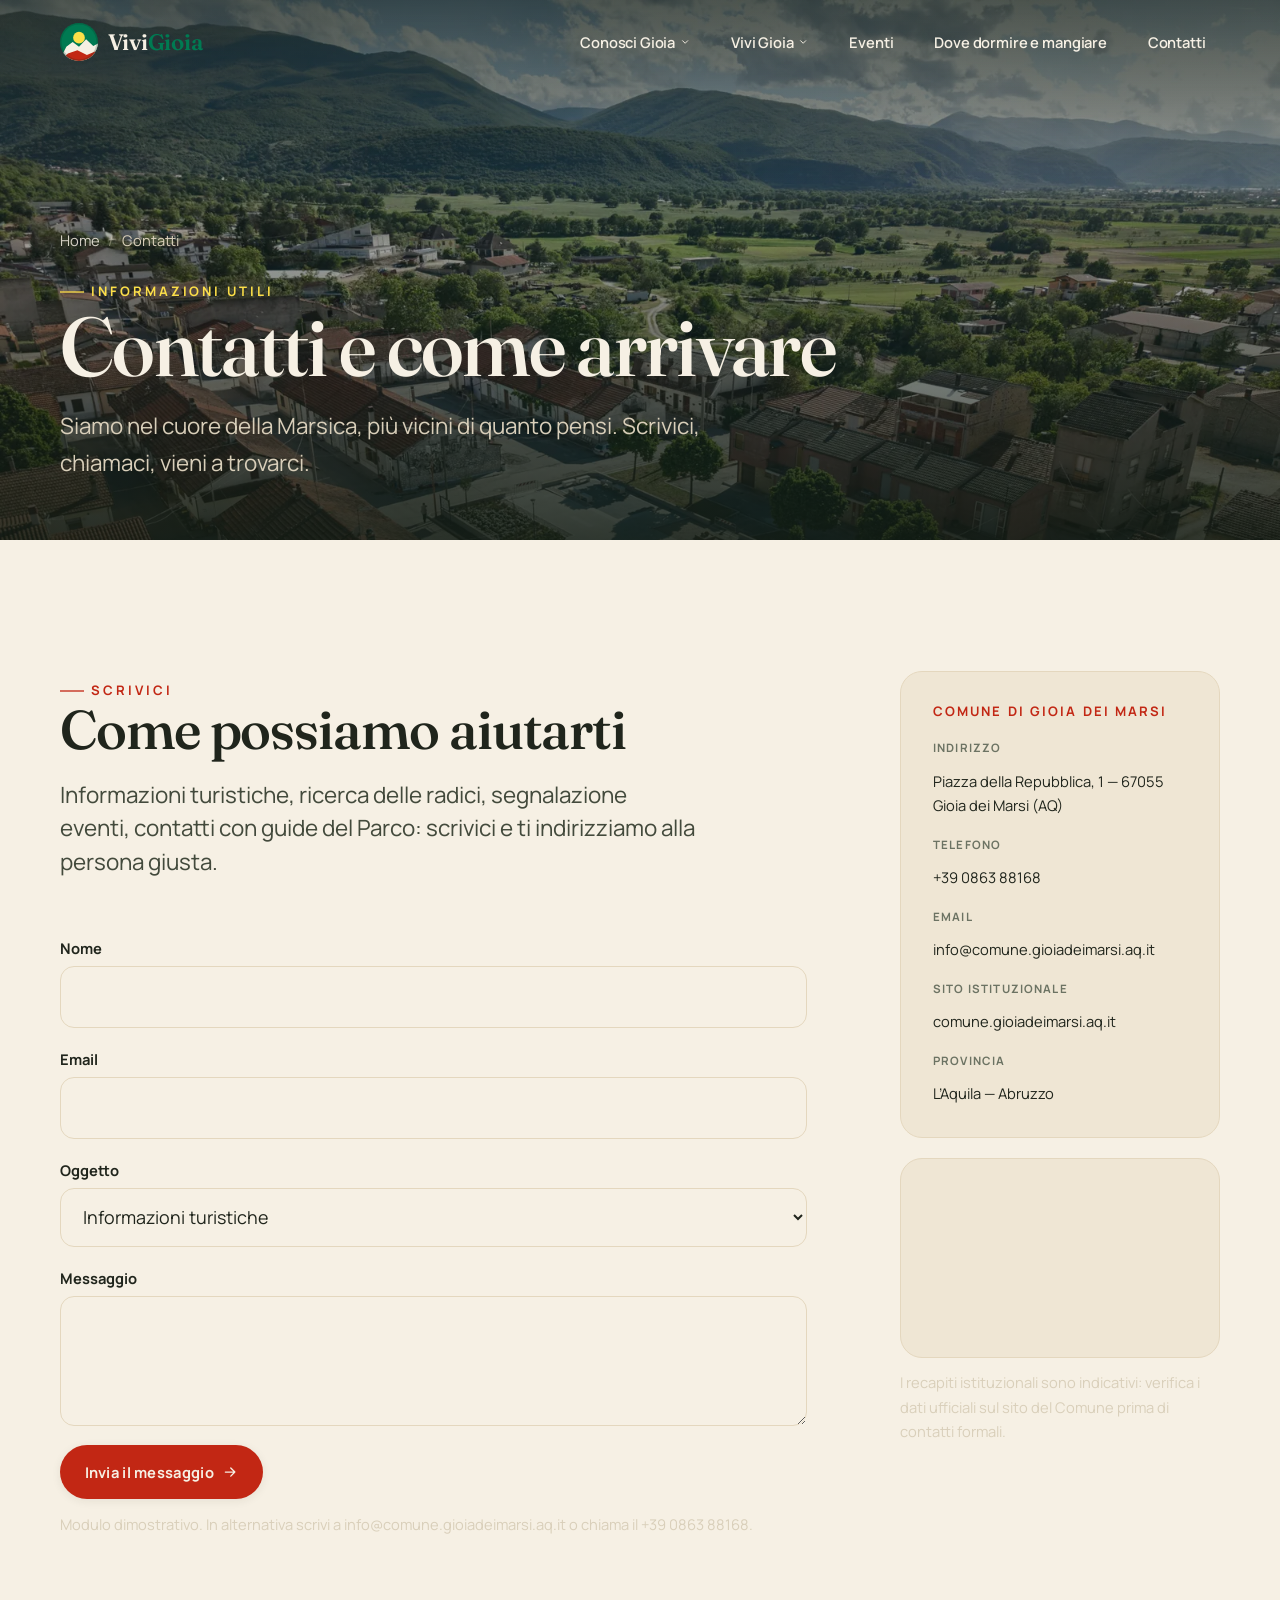
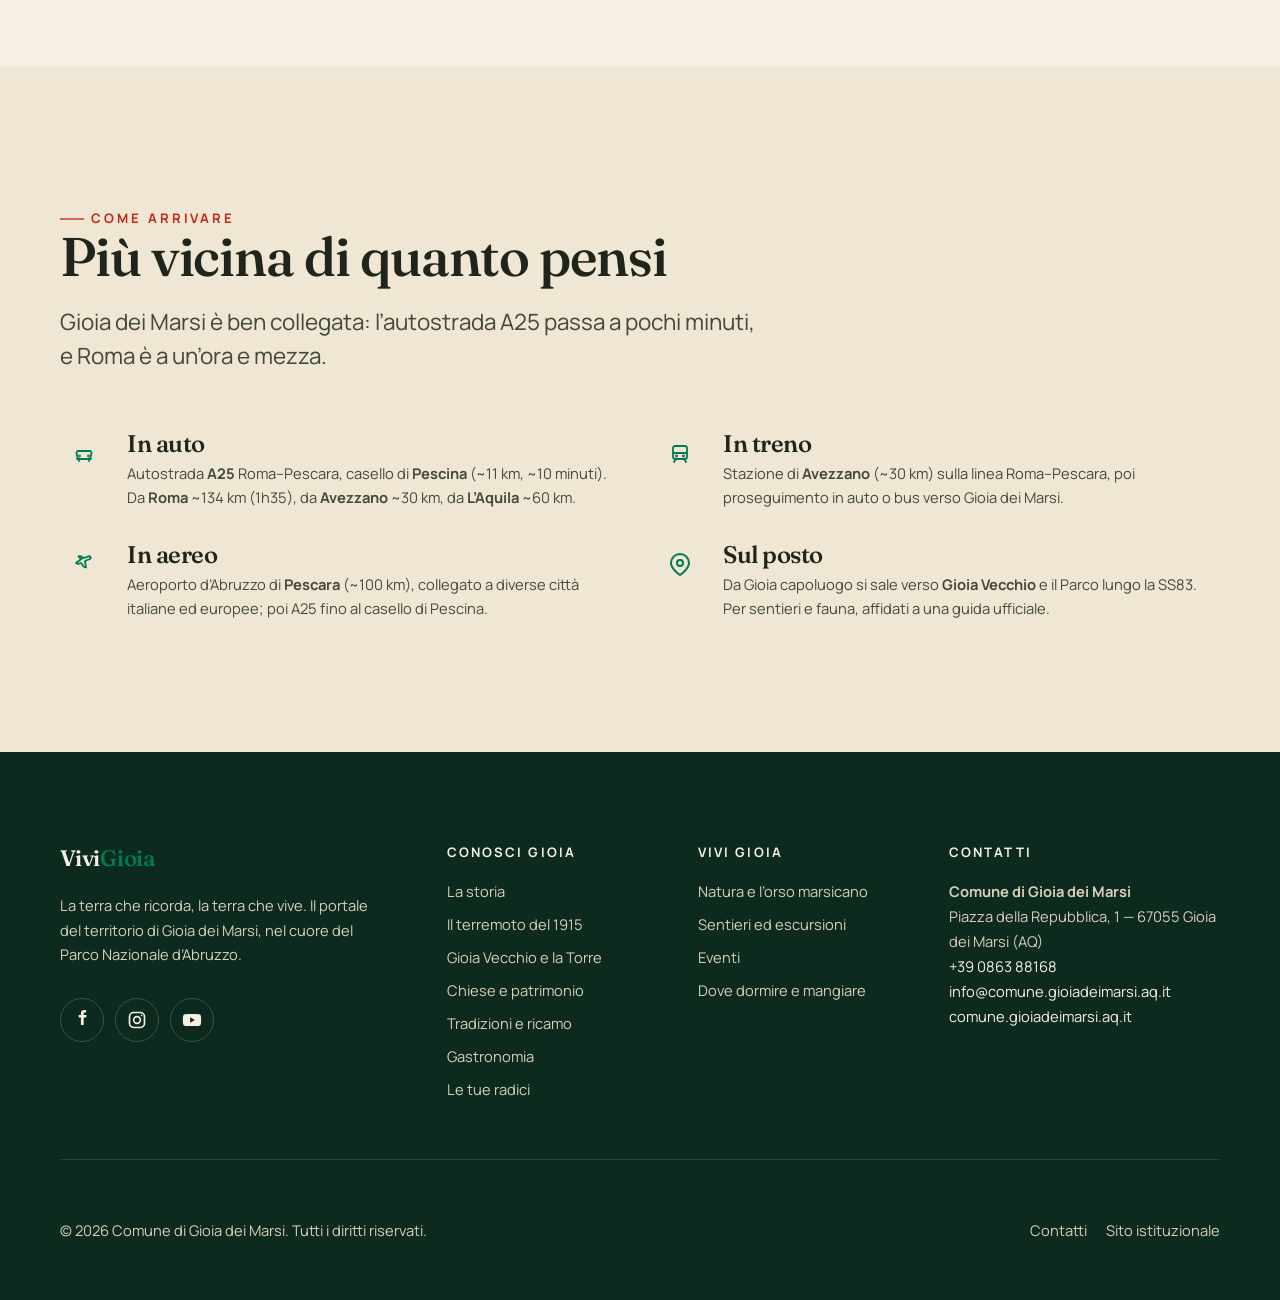
==== commit 0d3a2000: "Revisione UI: nuova palette, card immagine, fix overlay/galleria/footer/responsive - Palette colori " ====
--- a/contatti.html
+++ b/contatti.html
@@ -32,7 +32,7 @@
   <header class="site-header" data-theme="light" data-scrolled="false">
     <div class="site-header__inner">
       <a class="brand" href="index.html" aria-label="ViviGioia — home">
-        <svg class="brand__mark" viewBox="0 0 48 48" xmlns="http://www.w3.org/2000/svg" aria-hidden="true"><defs><clipPath id="m"><circle cx="24" cy="24" r="24"/></clipPath></defs><g clip-path="url(#m)"><rect width="48" height="48" fill="#2e4a34"/><circle cx="24" cy="18.5" r="7.4" fill="#e0bd6f"/><path d="M-2 50 8 30l8-6 8 6 9-9.5 9 8.5 8-4v25Z" fill="#f6f0e4"/><path d="M-2 50 10 38.5l12-4 12 6 16-7v16.5Z" fill="#b0512f"/></g><circle cx="24" cy="24" r="23" fill="none" stroke="#18271b" stroke-opacity=".18" stroke-width="2"/></svg>
+        <svg class="brand__mark" viewBox="0 0 48 48" xmlns="http://www.w3.org/2000/svg" aria-hidden="true"><defs><clipPath id="m"><circle cx="24" cy="24" r="24"/></clipPath></defs><g clip-path="url(#m)"><rect width="48" height="48" fill="#007a52"/><circle cx="24" cy="18.5" r="7.4" fill="#fcdf49"/><path d="M-2 50 8 30l8-6 8 6 9-9.5 9 8.5 8-4v25Z" fill="#f6f0e4"/><path d="M-2 50 10 38.5l12-4 12 6 16-7v16.5Z" fill="#c22714"/></g><circle cx="24" cy="24" r="23" fill="none" stroke="#0c2a1e" stroke-opacity=".2" stroke-width="2"/></svg>
         <span class="brand__name">Vivi<b>Gioia</b></span>
       </a>
       <nav class="nav" id="menu" aria-label="Navigazione principale">
@@ -71,7 +71,7 @@
   </header>
   <main id="main">
 
-    <section class="page-hero grain" data-hero-sentinel>
+    <section class="page-hero" data-hero-sentinel>
       <div class="page-hero__media"><picture>
   <source type="image/webp" srcset="assets/img/gioiadrone-25-480.webp 480w, assets/img/gioiadrone-25-960.webp 960w, assets/img/gioiadrone-25-1600.webp 1600w" sizes="100vw">
   <img src="assets/img/gioiadrone-25-1600.jpg" width="8192" height="6144" alt="La piazza centrale di Gioia dei Marsi vista dall’alto" loading="eager" decoding="async" fetchpriority="high">
--- a/assets/css/main.css
+++ b/assets/css/main.css
@@ -37,14 +37,14 @@
   --paper: #f6f0e4;        /* sfondo calce caldo */
   --paper-2: #efe6d4;      /* card / sezioni alternate */
   --paper-3: #e4d7be;      /* bordi caldi, fasce */
-  --forest: #2e4a34;       /* brand primario — il Parco */
-  --forest-600: #3a5a40;
-  --forest-deep: #18271b;  /* fondali scuri */
-  --terracotta: #b0512f;   /* accento / CTA — i tetti */
-  --terracotta-600: #9a4527;
-  --terracotta-300: #d98b6a;
-  --ochre: #c2902f;        /* oro del grano / transumanza */
-  --ochre-300: #e0bd6f;
+  --forest: #007a52;       /* VERDE brand (accento) */
+  --forest-600: #00633f;   /* hover verde */
+  --forest-deep: #0c2a1e;  /* fondali scuri (verde-nero) */
+  --terracotta: #c22714;   /* ROSSO accento / CTA */
+  --terracotta-600: #a31f0f;
+  --terracotta-300: #e0846f;
+  --ochre: #fcdf49;        /* GIALLO accento */
+  --ochre-300: #fcdf49;
   --sky: #6f8c84;          /* verde-azzurro del Fucino, tenue */
 
   --on-dark: #f6f0e4;
@@ -106,6 +106,7 @@
 html {
   -webkit-text-size-adjust: 100%;
   scroll-behavior: smooth;
+  overflow-x: clip;
 }
 @media (prefers-reduced-motion: reduce) {
   html { scroll-behavior: auto; }
@@ -118,7 +119,7 @@
   background: var(--paper);
   -webkit-font-smoothing: antialiased;
   text-rendering: optimizeLegibility;
-  overflow-x: hidden;
+  overflow-x: clip;
 }
 img, picture, video, svg { display: block; max-width: 100%; }
 img, video { height: auto; }
@@ -279,7 +280,7 @@
   line-height: 1;
   color: var(--ink);
 }
-.brand__name b { color: var(--terracotta); font-weight: 600; }
+.brand__name b { color: var(--forest); font-weight: 600; }
 
 /* Toggle hamburger */
 .nav__toggle {
@@ -602,7 +603,18 @@
   content: ''; position: absolute; inset: 0; z-index: -1;
   background: linear-gradient(to top, rgba(24,39,27,0.9) 8%, rgba(24,39,27,0.25) 55%, rgba(24,39,27,0.05) 100%);
 }
-.feature-card:hover .feature-card__media img { transform: scale(1.06); }
+.feature-card:hover .feature-card__media img,
+.feature-card:focus-within .feature-card__media img { transform: scale(1.06); }
+/* cornice oro all'hover */
+.feature-card::before {
+  content: ''; position: absolute; inset: 12px; z-index: 3;
+  border: 2px solid var(--ochre); border-radius: 14px;
+  opacity: 0; transform: scale(1.035);
+  transition: opacity 0.4s var(--ease), transform 0.4s var(--ease);
+  pointer-events: none;
+}
+.feature-card:hover::before,
+.feature-card:focus-within::before { opacity: 1; transform: scale(1); }
 .feature-card__kicker {
   font-size: var(--fs-kicker); font-weight: 700; letter-spacing: 0.18em; text-transform: uppercase;
   color: var(--ochre-300); margin-bottom: 0.5rem;
@@ -617,7 +629,20 @@
 .feature-card__cta .btn__icon { transition: transform var(--dur) var(--ease); }
 .feature-card:hover .feature-card__cta .btn__icon { transform: translateX(4px); }
 .feature-card--tall { min-height: 440px; }
-.feature-card__stretch { position: absolute; inset: 0; z-index: 3; }
+.feature-card__stretch { position: absolute; inset: 0; z-index: 4; }
+
+/* ---------- Media cover (immagine che riempie il contenitore) ---------- */
+.media {
+  position: relative;
+  overflow: hidden;
+  border-radius: var(--r-l);
+  background: var(--paper-2);
+  aspect-ratio: 4 / 3;
+}
+.media > picture, .media > img { position: absolute; inset: 0; display: block; }
+.media img { width: 100%; height: 100%; object-fit: cover; object-position: center; }
+.media--wide { aspect-ratio: 16 / 10; }
+.media--tall { aspect-ratio: 3 / 4; }
 
 /* ---------- Spotlight immersivo ---------- */
 .spotlight {
@@ -633,17 +658,22 @@
 .spotlight__media img { width: 100%; height: 116%; object-fit: cover; }
 .spotlight::after {
   content: ''; position: absolute; inset: 0; z-index: -1;
-  background: linear-gradient(105deg, rgba(16,26,18,0.9) 0%, rgba(16,26,18,0.6) 42%, rgba(16,26,18,0.12) 100%);
+  background:
+    linear-gradient(to right, rgba(8,24,16,0.95) 0%, rgba(8,24,16,0.8) 38%, rgba(8,24,16,0.45) 70%, rgba(8,24,16,0.35) 100%),
+    linear-gradient(rgba(8,24,16,0.35), rgba(8,24,16,0.45));
 }
 .spotlight--right::after {
-  background: linear-gradient(255deg, rgba(16,26,18,0.9) 0%, rgba(16,26,18,0.6) 42%, rgba(16,26,18,0.12) 100%);
+  background:
+    linear-gradient(to left, rgba(8,24,16,0.95) 0%, rgba(8,24,16,0.8) 38%, rgba(8,24,16,0.45) 70%, rgba(8,24,16,0.35) 100%),
+    linear-gradient(rgba(8,24,16,0.35), rgba(8,24,16,0.45));
 }
 .spotlight__inner {
   width: 100%; max-width: var(--container); margin-inline: auto;
   padding: var(--space-2xl) var(--gutter);
+  display: flex;
 }
 .spotlight__box { max-width: 38rem; }
-.spotlight--right .spotlight__box { margin-left: auto; }
+.spotlight--right .spotlight__inner { justify-content: flex-end; }
 .spotlight__title { color: var(--on-dark); font-size: var(--fs-h1); margin-top: var(--space-s); }
 .spotlight__text { margin-top: var(--space-m); color: var(--on-dark-soft); font-size: var(--fs-lead); line-height: 1.5; }
 .spotlight__actions { margin-top: var(--space-l); display: flex; flex-wrap: wrap; gap: var(--space-s); }
@@ -659,15 +689,18 @@
 .gallery { position: relative; }
 .gallery .swiper { overflow: visible; }
 .gallery__slide {
-  width: clamp(260px, 74vw, 560px);
+  position: relative;
+  height: clamp(300px, 62vw, 460px);
+  width: auto;
+  aspect-ratio: 3 / 2;
+  flex-shrink: 0;
   border-radius: var(--r-l);
   overflow: hidden;
   box-shadow: var(--shadow-m);
   background: var(--paper-2);
-  aspect-ratio: 4 / 5;
-}
-.gallery__slide img { width: 100%; height: 100%; object-fit: cover; }
-.gallery__slide--wide { aspect-ratio: 3 / 2; width: clamp(300px, 86vw, 760px); }
+}
+.gallery__slide picture { position: absolute; inset: 0; display: block; }
+.gallery__slide img { width: 100%; height: 100%; object-fit: cover; object-position: center; }
 .gallery__cap {
   position: absolute; left: 0; right: 0; bottom: 0;
   padding: var(--space-m) var(--space-s) var(--space-s);
@@ -761,6 +794,7 @@
   padding-bottom: var(--space-l);
   border-bottom: 1px solid rgba(246,240,228,0.12);
 }
+.footer__brand { max-width: 34rem; }
 .footer__brand .brand__name { color: var(--on-dark); }
 .footer__tagline { margin-top: var(--space-s); max-width: 36ch; font-size: var(--fs-small); }
 .footer__social { display: flex; gap: 0.7rem; margin-top: var(--space-m); }
@@ -843,7 +877,7 @@
 .prose ul.tick li::before {
   content: ''; position: absolute; left: 0; top: 0.55em;
   width: 0.7rem; height: 0.7rem; border-radius: 50%;
-  background: var(--ochre); box-shadow: 0 0 0 4px rgba(194,144,47,0.18);
+  background: var(--forest); box-shadow: 0 0 0 4px rgba(0,122,82,0.16);
 }
 
 /* In breve box */
@@ -939,6 +973,7 @@
 .form-stack { display: grid; gap: var(--space-s); }
 .field { display: grid; gap: 0.35rem; }
 .field label { font-size: var(--fs-small); font-weight: 700; color: var(--ink); }
+.bg-forest .field label, .bg-ink .field label { color: var(--on-dark); }
 .field input, .field textarea, .field select {
   padding: 0.85em 1em; min-height: 48px;
   border-radius: var(--r-m); border: 1.5px solid var(--paper-3);
@@ -1000,6 +1035,8 @@
   .cardgrid--2 { grid-template-columns: repeat(2, 1fr); }
   .events { grid-template-columns: repeat(2, 1fr); }
   .listing__item { align-items: center; }
+  .footer__top { grid-template-columns: repeat(3, 1fr); gap: var(--space-l) var(--space-m); }
+  .footer__brand { grid-column: 1 / -1; }
 }
 
 /* ---------- Responsive: desktop ---------- */
@@ -1070,12 +1107,16 @@
   .bento-e { grid-column: span 3; grid-row: span 1; }
 
   .manifesto__grid { grid-template-columns: 1.1fr 0.9fr; align-items: center; }
-  .split { display: grid; grid-template-columns: 1fr 1fr; gap: var(--space-xl); align-items: center; }
+  .split { display: grid; grid-template-columns: 1fr 1fr; gap: var(--space-xl); align-items: stretch; }
+  .split > .prose { align-self: center; }
+  .split .media { aspect-ratio: auto; min-height: 340px; }
   .split--narrow-right { grid-template-columns: 1.2fr 0.8fr; }
   .events { grid-template-columns: repeat(3, 1fr); }
   .page-content-grid { display: grid; grid-template-columns: 1fr 320px; gap: var(--space-xl); align-items: start; }
   .page-content-grid .factbox { position: sticky; top: calc(var(--header-h) + 1.5rem); }
   .header-actions .nav__lang { display: inline-flex; }
+  .footer__top { grid-template-columns: 1.7fr 1fr 1fr 1.4fr; gap: var(--space-l); }
+  .footer__brand { grid-column: auto; }
 }
 
 @media (min-width: 1024px) and (prefers-reduced-motion: no-preference) {
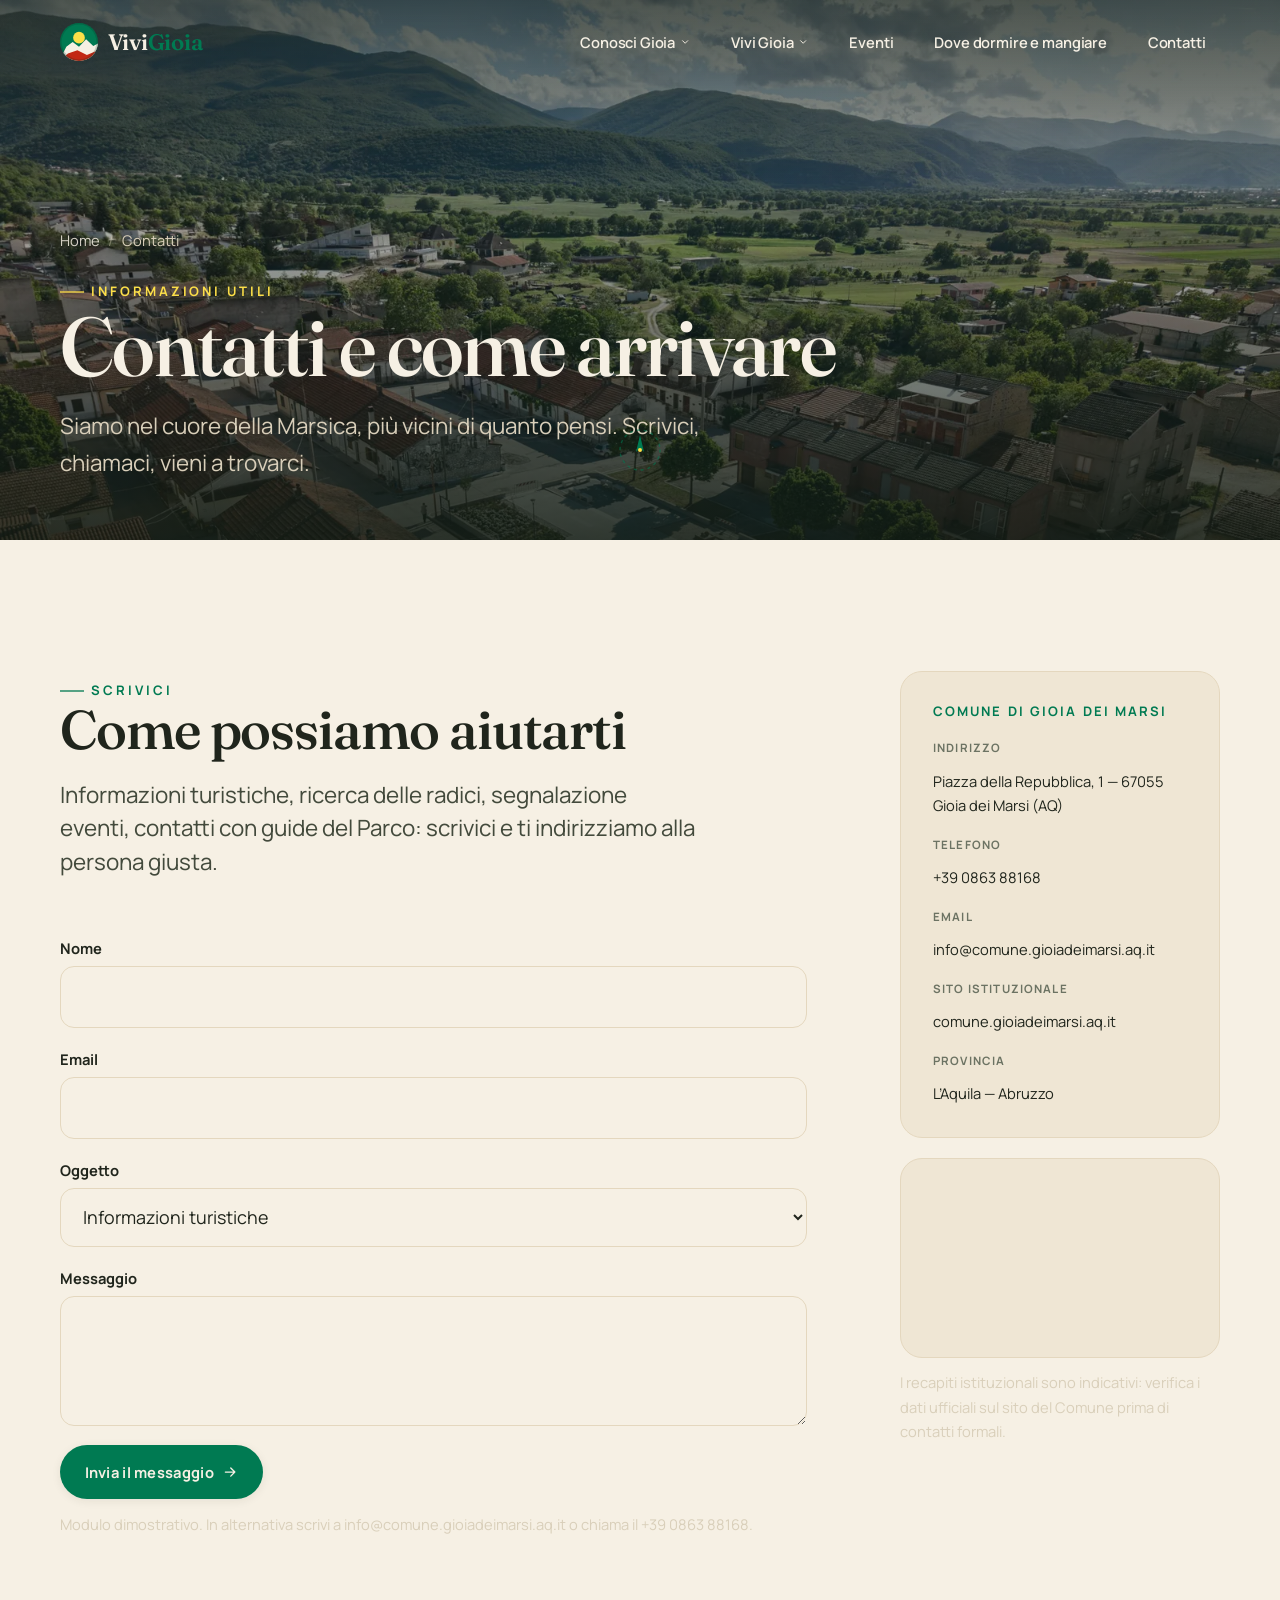
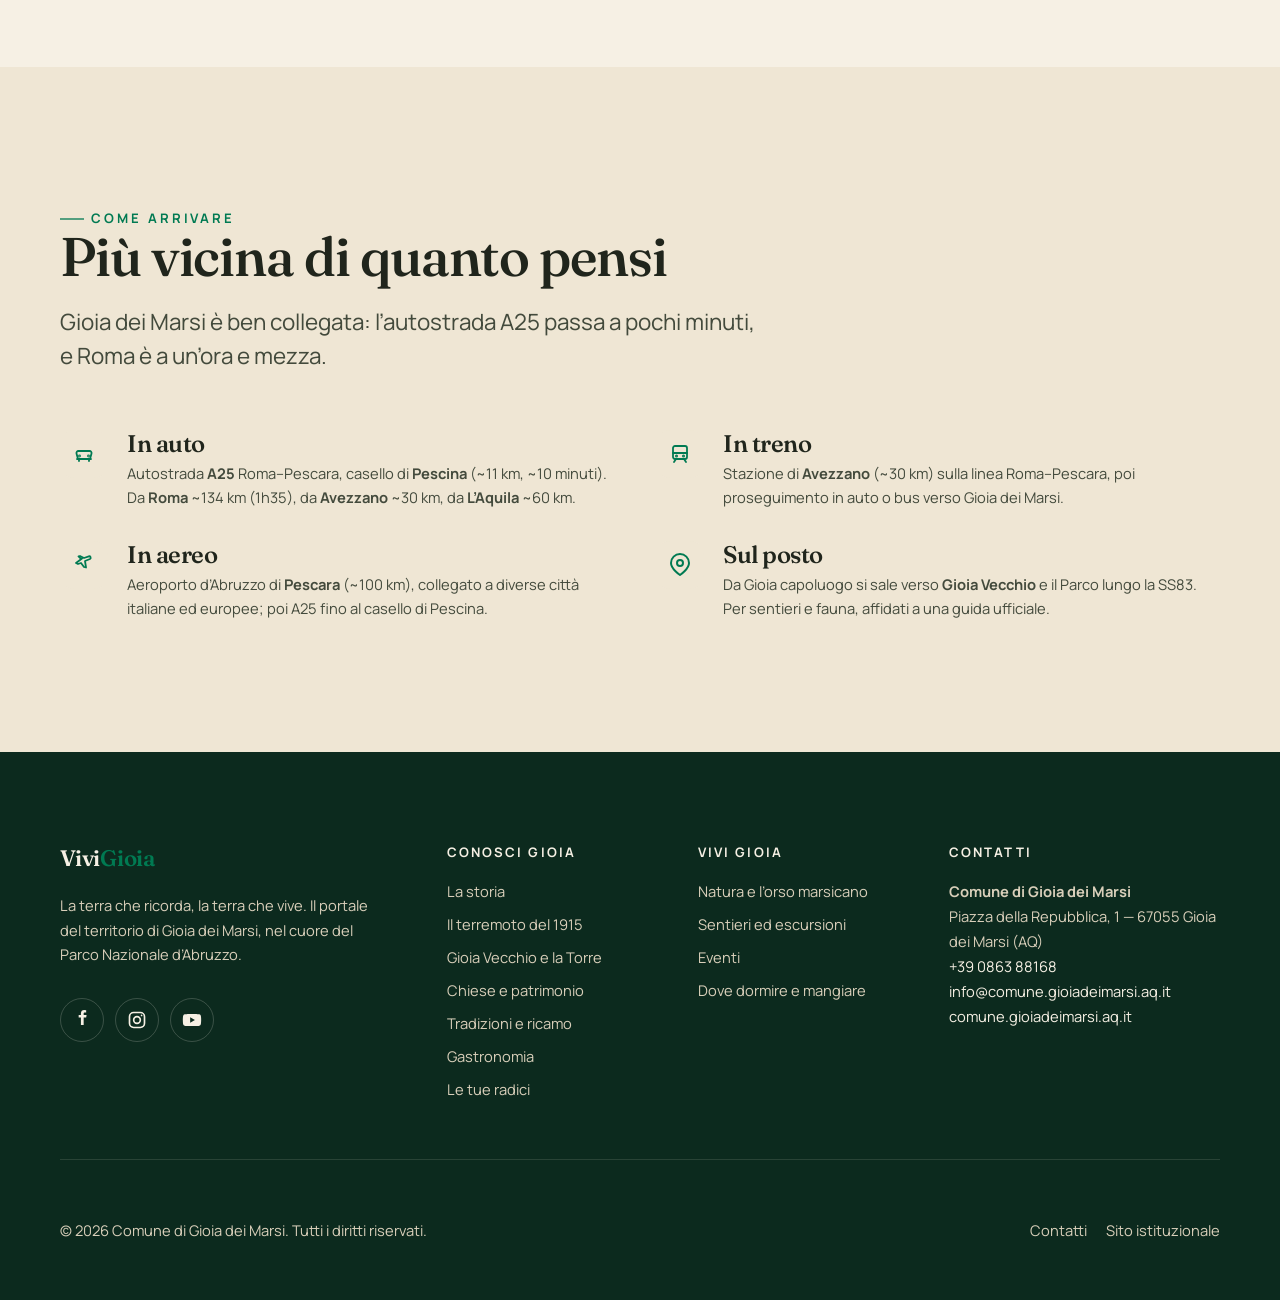
==== commit 9779a71a: "Feature dinamiche: meno rosso, indice-sentiero, cursore, galleria orizzontale, animazioni - Accento " ====
--- a/contatti.html
+++ b/contatti.html
@@ -39,20 +39,20 @@
         <div class="nav__group" data-open="false">
           <button class="nav__parent" aria-expanded="false">Conosci Gioia <svg class="chev" viewBox="0 0 24 24" width="16" height="16" fill="none" stroke="currentColor" stroke-width="2.2" stroke-linecap="round" stroke-linejoin="round" aria-hidden="true"><path d="m6 9 6 6 6-6"/></svg></button>
           <div class="nav__sub"><div class="nav__sub-inner">
-            <a href="storia.html">La storia</a>
-            <a href="terremoto-1915.html">Il terremoto del 1915</a>
-            <a href="gioia-vecchio.html">Gioia Vecchio e la Torre</a>
-            <a href="patrimonio.html">Chiese e patrimonio</a>
-            <a href="tradizioni.html">Tradizioni e ricamo</a>
-            <a href="gastronomia.html">Gastronomia</a>
-            <a href="radici.html">Le tue radici</a>
+            <a href="storia.html"><span class="nav__ico" aria-hidden="true"><svg viewBox="0 0 24 24" fill="none" stroke="currentColor" stroke-width="1.7" stroke-linecap="round" stroke-linejoin="round"><path d="M4 19V5a2 2 0 0 1 2-2h12v16H6a2 2 0 0 0-2 2z"/><path d="M6 19h12"/><path d="M9 7h6M9 10h6"/></svg></span><span>La storia</span></a>
+            <a href="terremoto-1915.html"><span class="nav__ico" aria-hidden="true"><svg viewBox="0 0 24 24" fill="none" stroke="currentColor" stroke-width="1.7" stroke-linecap="round" stroke-linejoin="round"><path d="M2 12h4l2-7 3 14 2-9 2 5 2-3h5"/></svg></span><span>Il terremoto del 1915</span></a>
+            <a href="gioia-vecchio.html"><span class="nav__ico" aria-hidden="true"><svg viewBox="0 0 24 24" fill="none" stroke="currentColor" stroke-width="1.7" stroke-linecap="round" stroke-linejoin="round"><path d="M8 21V8L6 7V3h3v2h2V3h3v2h2v2l-2 1v13"/><path d="M5 21h14"/><path d="M10 21v-4h4v4"/></svg></span><span>Gioia Vecchio e la Torre</span></a>
+            <a href="patrimonio.html"><span class="nav__ico" aria-hidden="true"><svg viewBox="0 0 24 24" fill="none" stroke="currentColor" stroke-width="1.7" stroke-linecap="round" stroke-linejoin="round"><path d="M12 2v5M10 4h4"/><path d="M5 21V11l7-4 7 4v10"/><path d="M9.5 21v-4a2.5 2.5 0 0 1 5 0v4"/></svg></span><span>Chiese e patrimonio</span></a>
+            <a href="tradizioni.html"><span class="nav__ico" aria-hidden="true"><svg viewBox="0 0 24 24" fill="none" stroke="currentColor" stroke-width="1.7" stroke-linecap="round" stroke-linejoin="round"><path d="M20 4 10 14"/><path d="M14 5.5 18.5 10"/><path d="M10 14c-1.5 1.5-3 2.2-5 2.5C5.3 14.5 6 13 7.5 11.5"/><circle cx="5" cy="19" r="1.5"/></svg></span><span>Tradizioni e ricamo</span></a>
+            <a href="gastronomia.html"><span class="nav__ico" aria-hidden="true"><svg viewBox="0 0 24 24" fill="none" stroke="currentColor" stroke-width="1.7" stroke-linecap="round" stroke-linejoin="round"><path d="M6 3v8a2 2 0 0 0 4 0V3M8 11v10"/><path d="M16 3c-1.5 0-2.5 1.5-2.5 4S15 11 16 11s2.5-1.5 2.5-4S17.5 3 16 3zM16 11v10"/></svg></span><span>Gastronomia</span></a>
+            <a href="radici.html"><span class="nav__ico" aria-hidden="true"><svg viewBox="0 0 24 24" fill="none" stroke="currentColor" stroke-width="1.7" stroke-linecap="round" stroke-linejoin="round"><path d="M12 3v9"/><path d="M12 12c0 3-2.5 4-5 6M12 12c0 3 2.5 4 5 6M12 12c0 2-1 3.5-1 6M9 7.5h6"/></svg></span><span>Le tue radici</span></a>
           </div></div>
         </div>
         <div class="nav__group" data-open="false">
           <button class="nav__parent" aria-expanded="false">Vivi Gioia <svg class="chev" viewBox="0 0 24 24" width="16" height="16" fill="none" stroke="currentColor" stroke-width="2.2" stroke-linecap="round" stroke-linejoin="round" aria-hidden="true"><path d="m6 9 6 6 6-6"/></svg></button>
           <div class="nav__sub"><div class="nav__sub-inner">
-            <a href="natura.html">Natura e l’orso marsicano</a>
-            <a href="sentieri.html">Sentieri ed escursioni</a>
+            <a href="natura.html"><span class="nav__ico" aria-hidden="true"><svg viewBox="0 0 24 24" fill="none" stroke="currentColor" stroke-width="1.6" stroke-linecap="round" stroke-linejoin="round"><circle cx="12" cy="14" r="6"/><circle cx="6.5" cy="7.5" r="2"/><circle cx="17.5" cy="7.5" r="2"/><circle cx="10" cy="13" r=".6" fill="currentColor"/><circle cx="14" cy="13" r=".6" fill="currentColor"/><path d="M11 16h2"/></svg></span><span>Natura e l’orso marsicano</span></a>
+            <a href="sentieri.html"><span class="nav__ico" aria-hidden="true"><svg viewBox="0 0 24 24" fill="none" stroke="currentColor" stroke-width="1.7" stroke-linecap="round" stroke-linejoin="round"><path d="M7 20c-2 0-3-1.5-3-3s1-2.5 3-3 4-1 4-3-1-2.5-3-3"/><circle cx="9" cy="5" r="1"/><circle cx="14" cy="11" r="1"/><circle cx="9" cy="17" r="1"/><circle cx="18" cy="19" r="1"/></svg></span><span>Sentieri ed escursioni</span></a>
           </div></div>
         </div>
         <div class="nav__group"><a class="nav__link" href="eventi.html">Eventi</a></div>
@@ -69,6 +69,11 @@
       </button>
     </div>
   </header>
+  <div class="cursor" data-cursor aria-hidden="true">
+    <svg class="cursor__ring" viewBox="0 0 44 44"><circle cx="22" cy="22" r="20" fill="none" stroke="currentColor" stroke-width="1.5" stroke-dasharray="2 5" stroke-linecap="round"/></svg>
+    <svg class="cursor__needle" viewBox="0 0 44 44"><path d="M22 7 L26 24 L22 20 L18 24 Z" fill="currentColor"/></svg>
+    <span class="cursor__dot"></span>
+  </div>
   <main id="main">
 
     <section class="page-hero" data-hero-sentinel>
--- a/assets/css/main.css
+++ b/assets/css/main.css
@@ -128,7 +128,7 @@
 button { cursor: pointer; background: none; border: none; }
 ul, ol { list-style: none; padding: 0; }
 :focus-visible {
-  outline: 3px solid var(--terracotta);
+  outline: 3px solid var(--forest);
   outline-offset: 3px;
   border-radius: 2px;
 }
@@ -162,7 +162,7 @@
   font-weight: 700;
   letter-spacing: 0.22em;
   text-transform: uppercase;
-  color: var(--terracotta);
+  color: var(--forest);
   display: inline-flex;
   align-items: center;
   gap: 0.6em;
@@ -341,14 +341,19 @@
 .nav__group[data-open='true'] .nav__sub { grid-template-rows: 1fr; }
 .nav__sub-inner { overflow: hidden; }
 .nav__sub a {
-  display: block;
+  display: flex;
+  align-items: center;
+  gap: 0.7rem;
   padding: 0.55rem 0.2rem 0.55rem 1rem;
   font-family: var(--font-body);
   font-size: 1.05rem;
   color: var(--on-dark-soft);
-  border-left: 2px solid rgba(194, 144, 47, 0.4);
+  border-left: 2px solid rgba(252, 223, 73, 0.4);
   margin-bottom: 0.2rem;
 }
+.nav__ico { display: inline-flex; width: 1.3rem; height: 1.3rem; flex-shrink: 0; color: var(--ochre-300); transition: transform var(--dur) var(--ease); }
+.nav__ico svg { width: 100%; height: 100%; }
+.nav__sub a:hover .nav__ico { transform: translateX(2px) rotate(-6deg); }
 .nav__sub a:hover, .nav__sub a:focus-visible { color: var(--ochre-300); }
 .nav__parent .chev { transition: transform var(--dur) var(--ease); }
 .nav__group[data-open='true'] .nav__parent .chev { transform: rotate(180deg); }
@@ -388,8 +393,8 @@
 }
 .btn:active { transform: scale(0.96); }
 .btn__icon { width: 1.1em; height: 1.1em; transition: transform var(--dur) var(--ease); }
-.btn--primary { background: var(--terracotta); color: var(--on-dark); box-shadow: var(--shadow-s); }
-.btn--primary:hover { background: var(--terracotta-600); transform: translateY(-2px); box-shadow: var(--shadow-m); }
+.btn--primary { background: var(--forest); color: var(--on-dark); box-shadow: var(--shadow-s); }
+.btn--primary:hover { background: var(--forest-600); transform: translateY(-2px); box-shadow: var(--shadow-m); }
 .btn--primary:hover .btn__icon { transform: translateX(3px); }
 .btn--forest { background: var(--forest); color: var(--on-dark); }
 .btn--forest:hover { background: var(--forest-600); transform: translateY(-2px); box-shadow: var(--shadow-m); }
@@ -405,7 +410,7 @@
   gap: 0.4em;
   font-weight: 700;
   font-size: var(--fs-small);
-  color: var(--terracotta);
+  color: var(--forest);
   letter-spacing: 0.01em;
 }
 .textlink .btn__icon { transition: transform var(--dur) var(--ease); }
@@ -513,7 +518,7 @@
   color: var(--ink-soft); white-space: nowrap;
 }
 .marquee--dark .marquee__item { color: var(--on-dark-soft); }
-.marquee__item::after { content: '✦'; font-style: normal; color: var(--terracotta); font-size: 0.7em; }
+.marquee__item::after { content: '✦'; font-style: normal; color: var(--forest); font-size: 0.7em; }
 .marquee--dark .marquee__item::after { color: var(--ochre-300); }
 @keyframes marquee { to { transform: translateX(-50%); } }
 @media (prefers-reduced-motion: reduce) {
@@ -538,7 +543,48 @@
 .pillar__icon svg { width: 26px; height: 26px; }
 .pillar h3 { font-size: var(--fs-h4); }
 .pillar p { margin-top: 0.5rem; font-size: var(--fs-small); color: var(--ink-soft); }
-.pillar__n { font-family: var(--font-display); font-size: 0.9rem; color: var(--terracotta); font-weight: 600; }
+.pillar__n { font-family: var(--font-display); font-size: 0.9rem; color: var(--forest); font-weight: 600; }
+
+/* ---------- Statcard (numeri del territorio) ---------- */
+.statgrid {
+  display: grid;
+  grid-template-columns: repeat(2, 1fr);
+  gap: var(--space-s);
+  margin-top: var(--space-l);
+}
+.statcard {
+  position: relative;
+  padding: var(--space-m);
+  border-radius: var(--r-l);
+  background: var(--paper);
+  border: 1px solid var(--paper-3);
+  display: flex; flex-direction: column; gap: 0.45rem;
+  transition: transform var(--dur) var(--ease), box-shadow var(--dur), border-color var(--dur);
+  overflow: hidden;
+}
+.statcard::after {
+  content: ''; position: absolute; left: 0; bottom: 0; height: 3px; width: 100%;
+  background: linear-gradient(90deg, var(--forest), var(--ochre));
+  transform: scaleX(0); transform-origin: left; transition: transform 0.6s var(--ease-out);
+}
+.statcard:hover { transform: translateY(-5px); box-shadow: var(--shadow-m); border-color: transparent; }
+.statcard:hover::after { transform: scaleX(1); }
+.statcard__icon {
+  width: 46px; height: 46px; border-radius: 13px;
+  background: var(--forest); color: var(--ochre-300);
+  display: inline-flex; align-items: center; justify-content: center;
+  transition: transform var(--dur) var(--ease);
+}
+.statcard:hover .statcard__icon { transform: rotate(-8deg) scale(1.05); }
+.statcard__icon svg { width: 24px; height: 24px; }
+.statcard__num {
+  font-family: var(--font-display);
+  font-size: clamp(2.1rem, 1.5rem + 2.6vw, 3.1rem);
+  font-weight: 480; line-height: 1; color: var(--forest);
+  letter-spacing: -0.02em; font-variant-numeric: tabular-nums;
+}
+.statcard__label { font-size: var(--fs-small); color: var(--ink-soft); line-height: 1.35; }
+@media (min-width: 780px) { .statgrid { grid-template-columns: repeat(4, 1fr); } }
 
 /* ---------- Manifesto / intro ---------- */
 .manifesto { position: relative; }
@@ -550,7 +596,7 @@
   letter-spacing: -0.02em;
   max-width: 22ch;
 }
-.manifesto__text .hl { color: var(--terracotta); font-style: italic; }
+.manifesto__text .hl { color: var(--forest); font-style: italic; }
 .manifesto__grid { display: grid; gap: var(--space-l); }
 
 /* ---------- Stats / numeri ---------- */
@@ -565,7 +611,7 @@
   font-size: clamp(2.4rem, 1.6rem + 3.5vw, 4rem);
   font-weight: 480;
   line-height: 1;
-  color: var(--terracotta);
+  color: var(--forest);
   letter-spacing: -0.02em;
   font-variant-numeric: tabular-nums;
 }
@@ -686,14 +732,22 @@
 .spotlight__badge b { font-size: 2.2em; font-weight: 500; font-style: normal; }
 
 /* ---------- Galleria ---------- */
-.gallery { position: relative; }
-.gallery .swiper { overflow: visible; }
+.gallery { position: relative; overflow: hidden; }
+.gallery__head {
+  display: flex; justify-content: space-between; align-items: flex-end;
+  flex-wrap: wrap; gap: 1rem; max-width: none; margin-bottom: var(--space-l);
+}
+.gallery__hint { display: none; font-size: var(--fs-small); font-weight: 700; letter-spacing: 0.04em; text-transform: uppercase; color: var(--forest); align-items: center; gap: 0.4rem; }
+.gallery__viewport { width: 100%; overflow-x: auto; scroll-snap-type: x mandatory; -webkit-overflow-scrolling: touch; scrollbar-width: none; }
+.gallery__viewport::-webkit-scrollbar { display: none; }
+.gallery__track { display: flex; gap: var(--space-m); padding-inline: var(--gutter); }
+.gallery__slide { scroll-snap-align: center; }
 .gallery__slide {
-  position: relative;
+  position: relative; margin: 0;
   height: clamp(300px, 62vw, 460px);
   width: auto;
   aspect-ratio: 3 / 2;
-  flex-shrink: 0;
+  flex: 0 0 auto;
   border-radius: var(--r-l);
   overflow: hidden;
   box-shadow: var(--shadow-m);
@@ -705,9 +759,17 @@
   position: absolute; left: 0; right: 0; bottom: 0;
   padding: var(--space-m) var(--space-s) var(--space-s);
   color: var(--on-dark); font-size: var(--fs-small);
-  background: linear-gradient(to top, rgba(24,39,27,0.8), transparent);
-}
-.gallery__controls { display: flex; gap: 0.6rem; margin-top: var(--space-m); }
+  background: linear-gradient(to top, rgba(8,24,16,0.85), transparent);
+}
+.gallery__controls { display: flex; gap: 0.6rem; }
+
+/* desktop: GSAP pin + traslazione; niente frecce, mostra hint */
+.gallery.is-pinned .gallery__viewport { overflow: hidden; scroll-snap-type: none; }
+@media (min-width: 1024px) {
+  .gallery__controls { display: none; }
+  .gallery__hint { display: inline-flex; }
+  .gallery__track { padding-left: max(var(--gutter), calc((100vw - var(--container)) / 2 + var(--gutter))); }
+}
 .gallery__btn {
   width: 52px; height: 52px; border-radius: 50%;
   border: 1.5px solid var(--paper-3);
@@ -739,7 +801,7 @@
   box-shadow: var(--shadow-s); min-width: 52px;
 }
 .event-card__date b { display: block; font-family: var(--font-display); font-size: 1.5rem; font-weight: 560; }
-.event-card__date span { font-size: 0.66rem; text-transform: uppercase; letter-spacing: 0.1em; color: var(--terracotta); font-weight: 700; }
+.event-card__date span { font-size: 0.66rem; text-transform: uppercase; letter-spacing: 0.1em; color: var(--forest); font-weight: 700; }
 .event-card__body { padding: var(--space-m); display: flex; flex-direction: column; gap: 0.5rem; flex: 1; }
 .event-card__tag {
   align-self: flex-start;
@@ -859,12 +921,12 @@
 .prose h3 { margin-top: var(--space-m); }
 .prose .lead { color: var(--ink); }
 .prose strong { color: var(--ink); }
-.prose a:not(.btn):not(.textlink):not(.chip) { color: var(--terracotta); text-decoration: underline; text-underline-offset: 3px; text-decoration-thickness: 1.5px; }
+.prose a:not(.btn):not(.textlink):not(.chip) { color: var(--forest); text-decoration: underline; text-underline-offset: 3px; text-decoration-thickness: 1.5px; }
 .prose a.btn { color: var(--on-dark); }
 .prose a.btn--ghost { color: var(--ink); }
 .prose a.btn--ghost:hover { color: var(--paper); }
 .prose blockquote {
-  border-left: 3px solid var(--terracotta);
+  border-left: 3px solid var(--forest);
   padding-left: var(--space-m);
   font-family: var(--font-display);
   font-style: italic;
@@ -887,7 +949,7 @@
   border-radius: var(--r-l);
   padding: var(--space-m);
 }
-.factbox h4 { font-family: var(--font-body); font-size: var(--fs-kicker); font-weight: 700; letter-spacing: 0.16em; text-transform: uppercase; color: var(--terracotta); margin-bottom: var(--space-s); }
+.factbox h4 { font-family: var(--font-body); font-size: var(--fs-kicker); font-weight: 700; letter-spacing: 0.16em; text-transform: uppercase; color: var(--forest); margin-bottom: var(--space-s); }
 .factbox dl { display: grid; gap: 0.7rem; }
 .factbox dt { font-size: 0.72rem; text-transform: uppercase; letter-spacing: 0.1em; color: var(--ink-faint); font-weight: 700; }
 .factbox dd { font-size: var(--fs-small); color: var(--ink); }
@@ -997,6 +1059,70 @@
 @media (min-width: 1024px) {
   .arrive { grid-template-columns: repeat(2, 1fr); }
 }
+
+/* ---------- Intro terremoto (la pagina si spacca) ---------- */
+.quake { position: fixed; inset: 0; z-index: 9500; display: flex; pointer-events: none; overflow: hidden; }
+.quake.is-done { display: none; }
+.quake__half { width: 50.5%; height: 100%; background: var(--forest-deep); display: flex; align-items: center; overflow: hidden; will-change: transform; }
+.quake__half--l { justify-content: flex-end; }
+.quake__half--r { justify-content: flex-start; margin-left: -1%; }
+.quake__inner { font-family: var(--font-display); font-weight: 480; font-size: clamp(2.2rem, 9vw, 6rem); line-height: 1; color: var(--paper); padding: 0 0.25em; letter-spacing: -0.02em; }
+.quake__time { color: var(--ochre); }
+.quake__date { color: var(--terracotta-300); }
+.quake__crack { position: absolute; left: 50%; top: 0; bottom: 0; width: 6px; transform: translateX(-50%) scaleY(0); transform-origin: top; z-index: 2; color: var(--ochre); }
+.quake__crack svg { height: 100%; width: 100%; }
+.quake__label { position: absolute; left: 0; right: 0; bottom: 12%; text-align: center; z-index: 3; color: var(--on-dark-soft); font-size: var(--fs-small); letter-spacing: 0.25em; text-transform: uppercase; opacity: 0; }
+
+/* ---------- Decoro orso (pagina natura) ---------- */
+.bear-deco { position: absolute; inset: 0; z-index: 1; pointer-events: none; overflow: hidden; }
+.paws { position: absolute; right: 6%; bottom: 14%; display: flex; gap: 1.4rem; transform: rotate(-32deg); }
+.paw { width: clamp(18px, 2.6vw, 30px); height: auto; color: var(--ochre-300); opacity: 0.85; }
+.paw:nth-child(even) { transform: translateY(1.1rem); }
+.bear-silhouette { position: absolute; right: 4%; bottom: 8%; width: clamp(90px, 12vw, 150px); color: rgba(252, 223, 73, 0.16); animation: bearSway 5s var(--ease) infinite; transform-origin: bottom center; }
+.bear-silhouette svg { width: 100%; height: auto; }
+@keyframes bearSway { 0%, 100% { transform: rotate(-2.5deg) translateY(0); } 50% { transform: rotate(2.5deg) translateY(-5px); } }
+@media (prefers-reduced-motion: reduce) { .bear-silhouette { animation: none; } }
+@media (max-width: 720px) { .bear-silhouette { width: 88px; right: 3%; bottom: 5%; } .paws { gap: 1rem; } }
+
+/* ---------- Cursore custom (bussola da trekking) ---------- */
+.cursor { position: fixed; top: 0; left: 0; width: 44px; height: 44px; margin: -22px 0 0 -22px; z-index: 9000; pointer-events: none; opacity: 0; transition: opacity 0.35s; will-change: transform; }
+body.has-cursor .cursor { opacity: 1; }
+body.has-cursor, body.has-cursor a, body.has-cursor button, body.has-cursor input, body.has-cursor textarea, body.has-cursor select, body.has-cursor .wp__link { cursor: none; }
+.cursor__ring { position: absolute; inset: 0; color: var(--forest); opacity: 0.55; transition: opacity 0.3s, color 0.3s, transform 0.3s var(--ease); }
+.cursor.is-hover .cursor__ring { opacity: 1; color: var(--forest); transform: scale(1.35); animation: cursorSpin 4s linear infinite; }
+.cursor.is-down .cursor__ring { transform: scale(0.8); }
+.cursor__needle { position: absolute; inset: 0; color: var(--forest); transition: color 0.3s; }
+.cursor.is-hover .cursor__needle { color: var(--ochre); }
+.cursor__dot { position: absolute; left: 50%; top: 50%; width: 4px; height: 4px; margin: -2px; border-radius: 50%; background: var(--ochre); }
+@keyframes cursorSpin { to { transform: rotate(360deg) scale(1.35); } }
+
+/* ---------- Indice-sentiero laterale ---------- */
+.trail-nav { position: fixed; left: 0; top: 0; bottom: 0; width: 80px; z-index: 60; display: none; pointer-events: none; }
+.trail-nav__rail { position: absolute; left: 22px; top: 130px; bottom: 90px; width: 2px; }
+.trail-nav__track { position: absolute; inset: 0; width: 2px; background: repeating-linear-gradient(var(--paper-3) 0 6px, transparent 6px 13px); border-radius: 2px; }
+.trail-nav__progress { position: absolute; top: 0; left: 0; width: 2px; height: 0; background: linear-gradient(var(--forest), var(--ochre)); border-radius: 2px; transition: height 0.18s linear; }
+.trail-nav__hiker { position: absolute; left: 1px; top: 0; width: 30px; height: 30px; margin: -15px 0 0 -15px; border-radius: 50%; background: var(--forest); color: var(--paper); display: flex; align-items: center; justify-content: center; box-shadow: var(--shadow-s); transition: top 0.18s linear; z-index: 4; }
+.trail-nav__hiker svg { width: 16px; height: 16px; }
+.trail-nav__points { position: absolute; inset: 0; }
+.wp { position: absolute; left: 1px; transform: translateY(-50%); pointer-events: auto; }
+.wp__link { display: flex; align-items: center; gap: 0.6rem; }
+.wp__dot { width: 14px; height: 14px; margin-left: -7px; border-radius: 50%; background: var(--paper); border: 2px solid var(--paper-3); display: flex; align-items: center; justify-content: center; color: var(--forest); transition: transform 0.3s var(--ease), background 0.3s, border-color 0.3s, box-shadow 0.3s; position: relative; z-index: 2; }
+.wp__pin { width: 9px; height: 9px; opacity: 0; transform: scale(0.4); transition: opacity 0.3s, transform 0.3s var(--ease); }
+.wp__pin svg { width: 100%; height: 100%; }
+.wp__label { font-size: 0.7rem; font-weight: 700; letter-spacing: 0.05em; text-transform: uppercase; color: var(--ink-soft); background: var(--paper); padding: 0.35rem 0.65rem; border-radius: 100px; box-shadow: var(--shadow-m); white-space: nowrap; opacity: 0; transform: translateX(-8px) scale(0.9); transition: opacity 0.3s, transform 0.3s var(--ease); display: inline-flex; gap: 0.5rem; align-items: center; }
+.wp__label b { color: var(--forest); font-family: var(--font-display); }
+.wp:hover .wp__label { opacity: 1; transform: translateX(0) scale(1); }
+.wp.is-reached .wp__dot { border-color: var(--forest); background: var(--forest); color: var(--paper); }
+.wp.is-active .wp__dot { border-color: var(--forest); background: var(--ochre); transform: scale(1.5); box-shadow: 0 0 0 6px rgba(0, 122, 82, 0.16); animation: wpPulse 1.8s var(--ease) infinite; }
+.wp.is-active .wp__pin { opacity: 1; transform: scale(1); }
+@keyframes wpPulse { 0%, 100% { box-shadow: 0 0 0 5px rgba(0,122,82,0.18); } 50% { box-shadow: 0 0 0 9px rgba(0,122,82,0.05); } }
+.trail-nav__detour { position: absolute; left: 0; pointer-events: auto; transition: opacity 0.4s; }
+.trail-nav__detour-path { position: absolute; left: 8px; top: -34px; width: 120px; height: 80px; color: var(--ochre); }
+.trail-nav__detour-pin { position: absolute; left: 96px; top: 24px; display: flex; flex-direction: column; align-items: center; gap: 0.3rem; color: var(--forest); }
+.trail-nav__detour-pin > span { width: 36px; height: 36px; border-radius: 50%; background: var(--ochre); display: flex; align-items: center; justify-content: center; animation: bobPin 1.4s var(--ease) infinite; }
+.trail-nav__detour-pin em { font-style: normal; font-size: 0.68rem; font-weight: 700; background: var(--ink); color: var(--paper); padding: 0.25rem 0.55rem; border-radius: 100px; white-space: nowrap; }
+@keyframes bobPin { 0%, 100% { transform: translateY(0); } 50% { transform: translateY(-5px); } }
+@media (min-width: 1200px) and (prefers-reduced-motion: no-preference) { .trail-nav { display: block; } }
 
 /* ---------- Reveal / animazioni (gated da .js) ---------- */
 .reveal { opacity: 1; transform: none; }
@@ -1064,7 +1190,7 @@
   }
   .site-header[data-theme='light']:not([data-scrolled='true']) .nav__link,
   .site-header[data-theme='light']:not([data-scrolled='true']) .nav__parent { color: var(--on-dark); }
-  .nav__link:hover, .nav__parent:hover { color: var(--terracotta); }
+  .nav__link:hover, .nav__parent:hover { color: var(--forest); }
   .site-header[data-theme='light']:not([data-scrolled='true']) .nav__link:hover,
   .site-header[data-theme='light']:not([data-scrolled='true']) .nav__parent:hover { color: var(--ochre-300); }
 
@@ -1087,9 +1213,10 @@
   .nav__sub-inner { overflow: visible; }
   .nav__sub a {
     border-left: none; color: var(--ink-soft);
-    border-radius: var(--r-s); padding: 0.6rem 0.8rem; margin: 0;
+    border-radius: var(--r-s); padding: 0.6rem 0.7rem; margin: 0;
   }
-  .nav__sub a:hover { background: var(--paper-2); color: var(--terracotta); }
+  .nav__sub a:hover { background: var(--paper-2); color: var(--forest); }
+  .nav__sub .nav__ico { width: 1.15rem; height: 1.15rem; color: var(--forest); }
   .nav__cta, .nav__meta, .nav__lang.in-panel { display: none; }
   .nav__group .chev { width: 0.7em; }
 
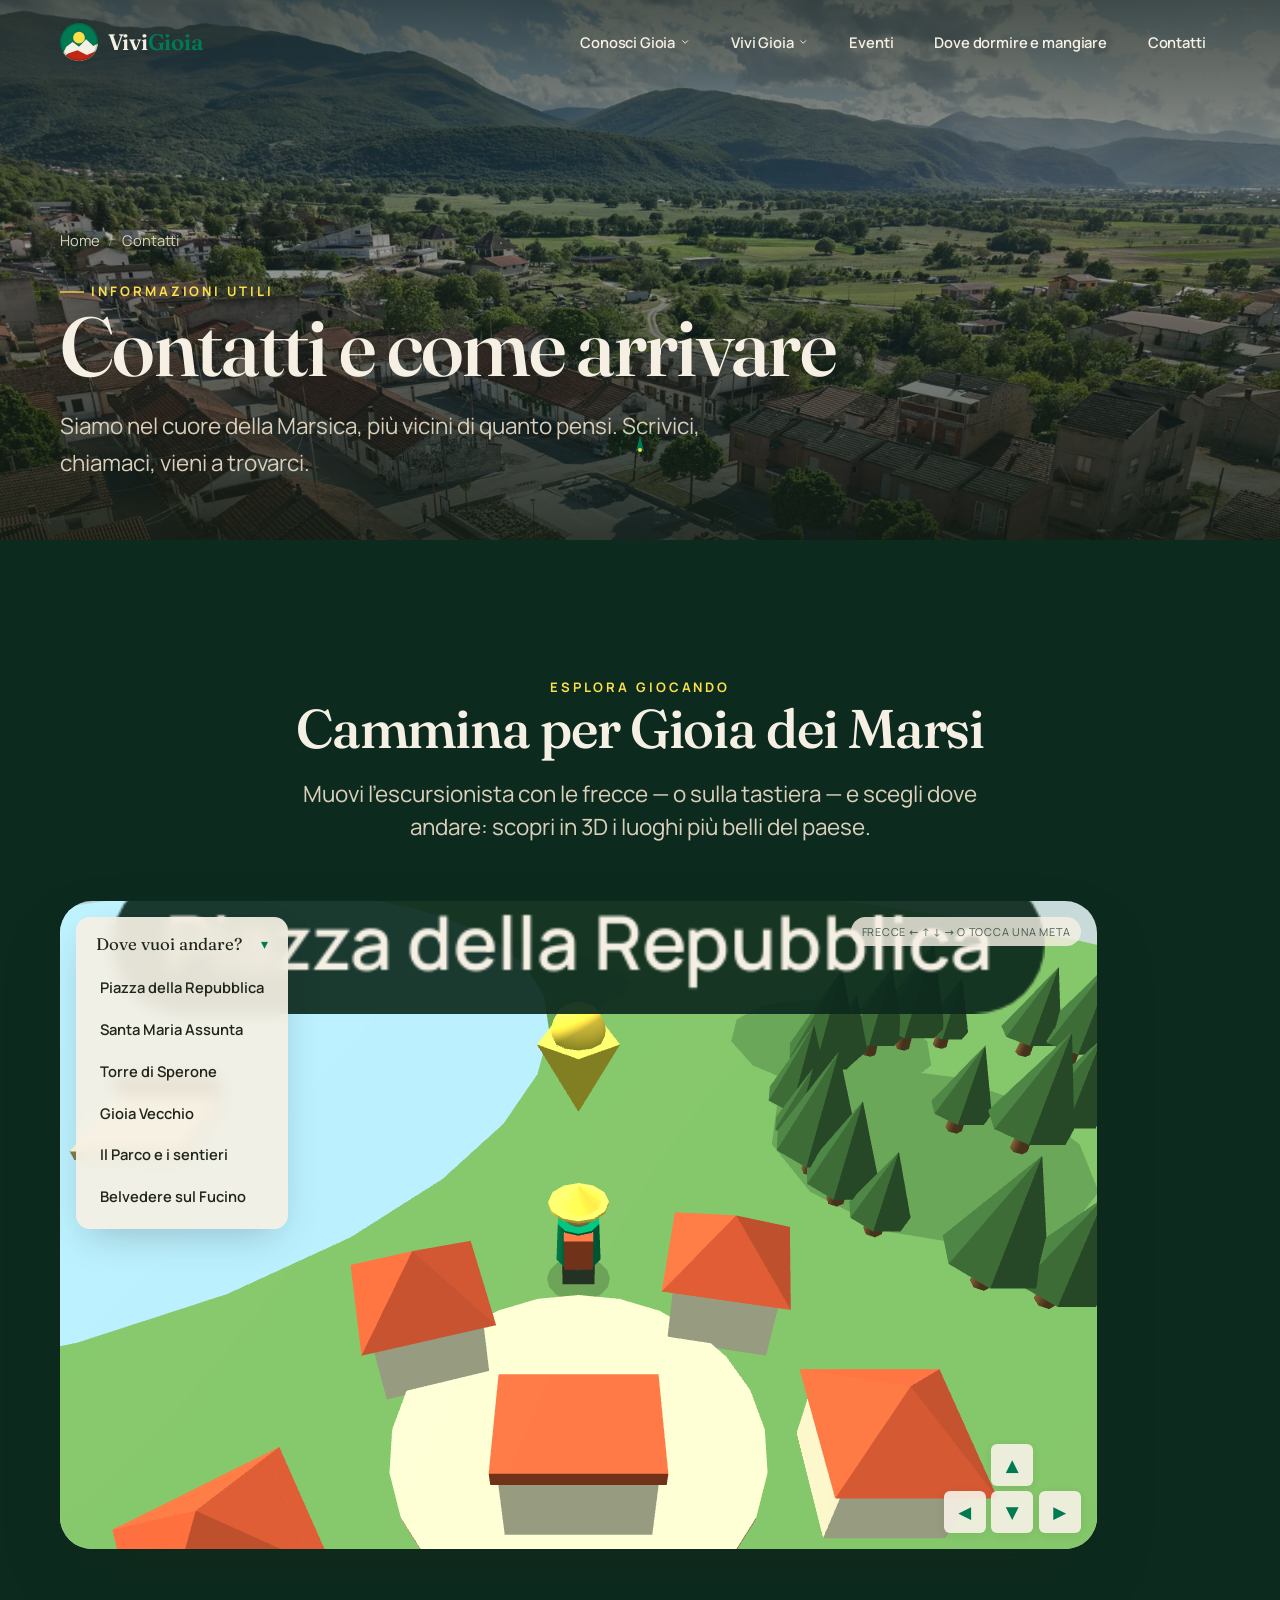
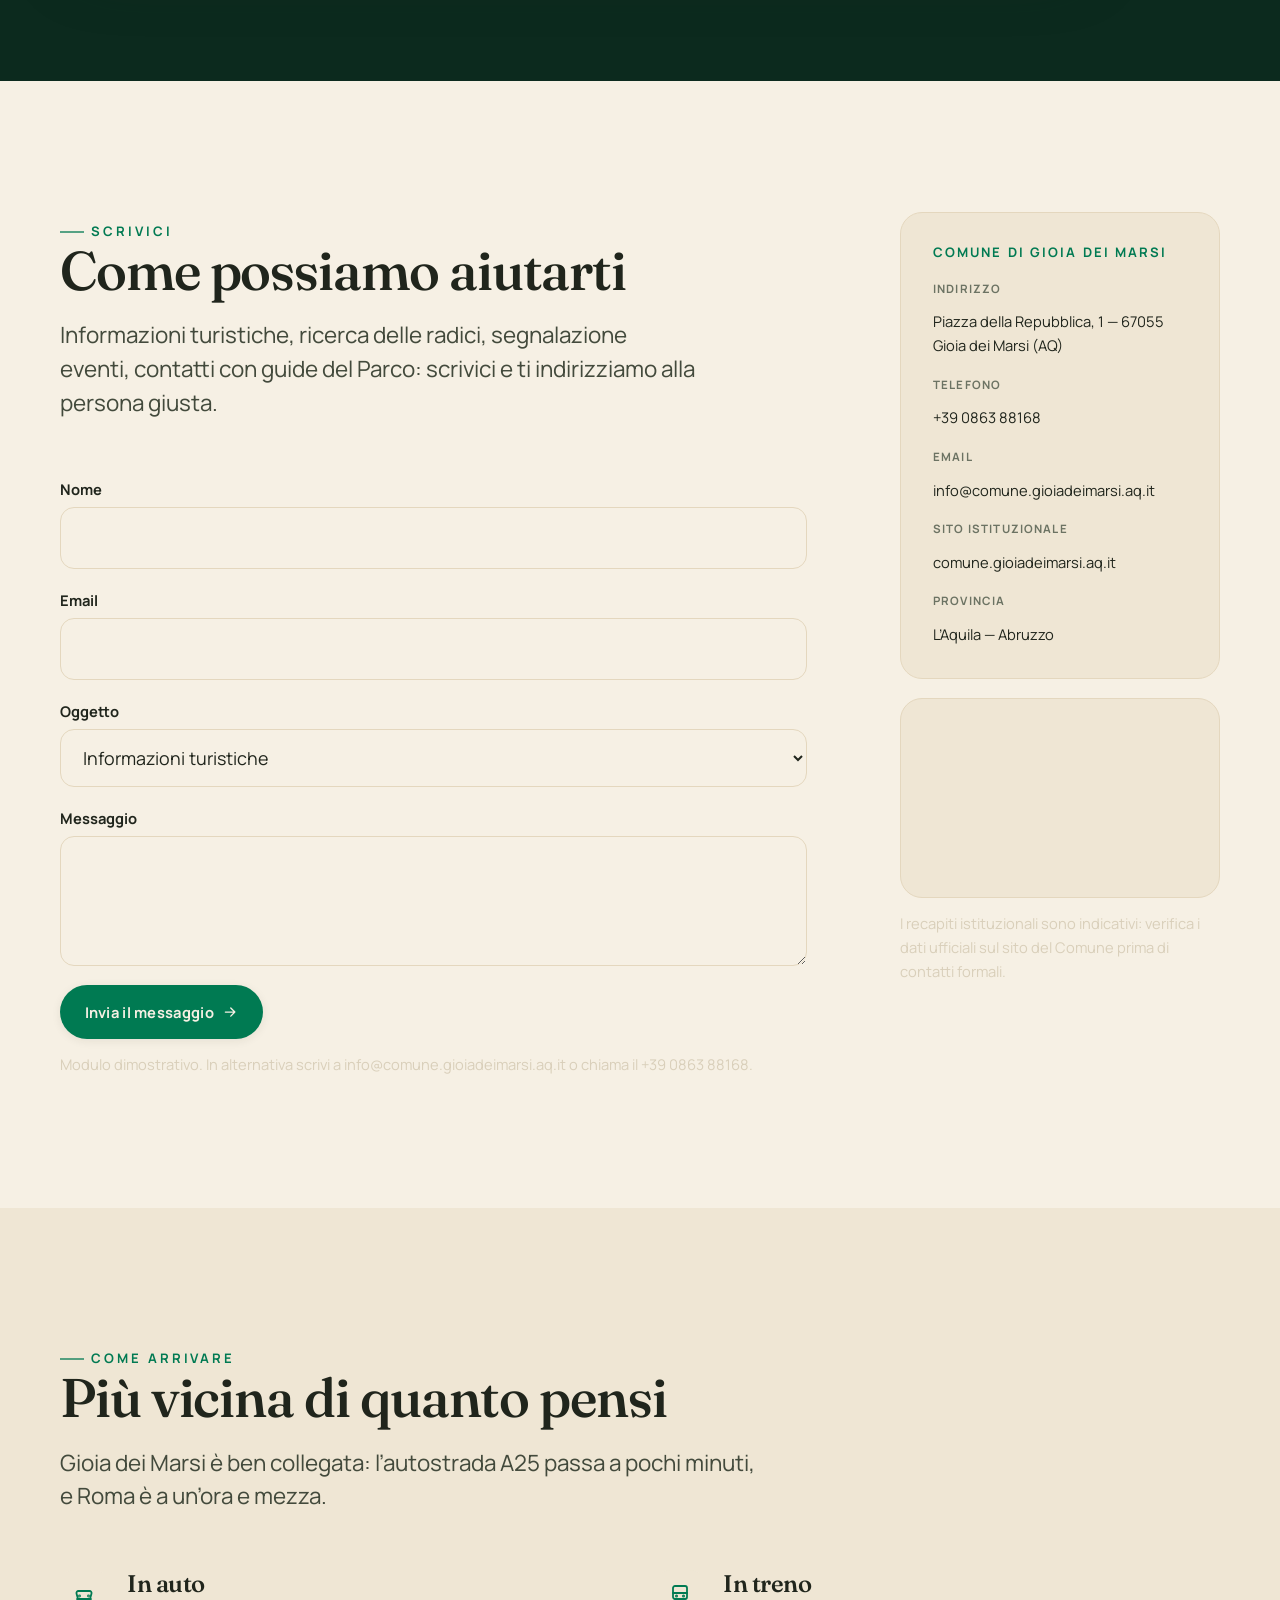
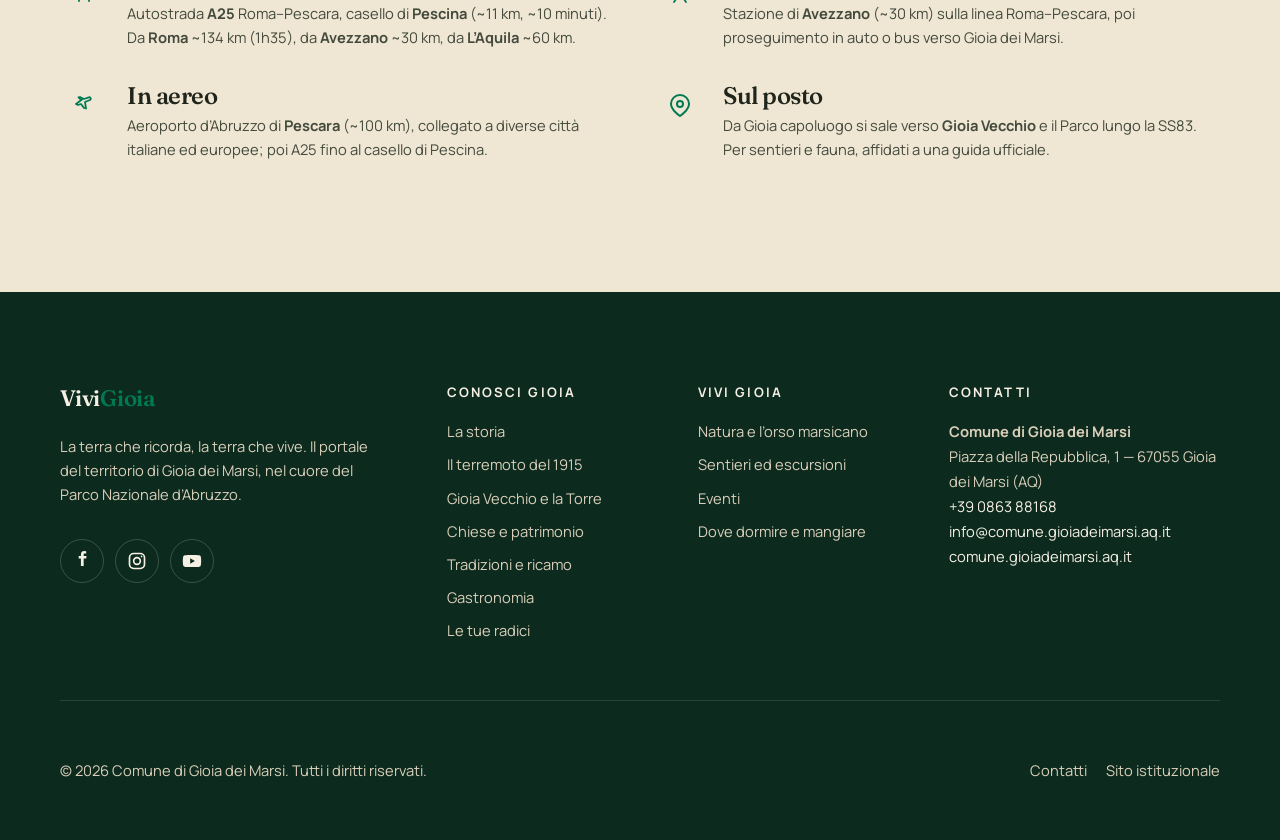
==== commit 1357675c: "upd" ====
--- a/contatti.html
+++ b/contatti.html
@@ -88,6 +88,38 @@
         <p class="page-hero__sub">Siamo nel cuore della Marsica, più vicini di quanto pensi. Scrivici, chiamaci, vieni a trovarci.</p>
       </div>
     </section>
+    <section class="section bg-forest">
+      <div class="container">
+        <div class="section-head section-head--center reveal">
+          <p class="kicker kicker--center kicker--light">Esplora giocando</p>
+          <h2>Cammina per Gioia dei Marsi</h2>
+          <p class="lead" style="color:var(--on-dark-soft)">Muovi l’escursionista con le frecce — o sulla tastiera — e scegli dove andare: scopri in 3D i luoghi più belli del paese.</p>
+        </div>
+        <div class="map3d" data-map3d>
+          <canvas class="map3d__canvas" data-map3d-canvas></canvas>
+          <div class="map3d__menu" data-map3d-menubox>
+            <button class="map3d__menu-title" data-map3d-menutoggle aria-expanded="true">Dove vuoi andare?<span class="map3d__chev" aria-hidden="true">▾</span></button>
+            <ul data-map3d-menu></ul>
+          </div>
+          <p class="map3d__hint">Frecce ← ↑ ↓ → o tocca una meta</p>
+          <div class="map3d__pad" aria-label="Comandi di movimento">
+            <button class="map3d__btn map3d__btn--up" data-move="up" aria-label="Avanti">▲</button>
+            <button class="map3d__btn map3d__btn--left" data-move="left" aria-label="Sinistra">◀</button>
+            <button class="map3d__btn map3d__btn--down" data-move="down" aria-label="Indietro">▼</button>
+            <button class="map3d__btn map3d__btn--right" data-move="right" aria-label="Destra">▶</button>
+          </div>
+          <div class="map3d__info" data-map3d-info hidden>
+            <button class="map3d__info-close" data-map3d-close aria-label="Chiudi">×</button>
+            <h3 data-info-title></h3>
+            <p data-info-text></p>
+          </div>
+          <div class="map3d__fallback" data-map3d-fallback hidden>
+            <p>La mappa interattiva richiede un browser con WebGL. Più in basso trovi la mappa e tutte le indicazioni per raggiungere Gioia dei Marsi.</p>
+          </div>
+        </div>
+      </div>
+    </section>
+
     <section class="section">
       <div class="container page-content-grid">
         <div class="reveal">
@@ -189,6 +221,8 @@
   </footer>  <script src="assets/js/vendor/gsap.min.js" defer></script>
   <script src="assets/js/vendor/ScrollTrigger.min.js" defer></script>
   <script src="assets/js/vendor/lenis.min.js" defer></script>
+  <script src="assets/js/vendor/three.min.js" defer></script>
   <script src="assets/js/app.js" defer></script>
+  <script src="assets/js/map3d.js" defer></script>
 </body>
 </html>
--- a/assets/css/main.css
+++ b/assets/css/main.css
@@ -1030,6 +1030,53 @@
 /* ---------- Mappa embed ---------- */
 .map-embed { border-radius: var(--r-l); overflow: hidden; border: 1px solid var(--paper-3); aspect-ratio: 16/10; background: var(--paper-2); }
 .map-embed iframe { width: 100%; height: 100%; border: 0; display: block; }
+
+/* ---------- Mappa 3D giocabile ---------- */
+.map3d {
+  position: relative;
+  aspect-ratio: 16 / 10; max-height: 72vh;
+  border-radius: var(--r-xl); overflow: hidden;
+  background: linear-gradient(160deg, #b9d2df, #dfe9cf);
+  box-shadow: var(--shadow-l);
+  touch-action: none;
+}
+.map3d__canvas { position: absolute; inset: 0; width: 100%; height: 100%; display: block; }
+.map3d__menu {
+  position: absolute; top: 1rem; left: 1rem; z-index: 2;
+  background: rgba(246, 240, 228, 0.92); backdrop-filter: blur(8px);
+  border-radius: var(--r-m); padding: 0.8rem 0.9rem; max-width: 220px; box-shadow: var(--shadow-m);
+}
+.map3d__menu-title { display: flex; align-items: center; justify-content: space-between; gap: 0.5rem; width: 100%; font-family: var(--font-display); font-size: 1.05rem; margin-bottom: 0.5rem; color: var(--ink); text-align: left; }
+.map3d__chev { transition: transform 0.25s var(--ease); font-size: 0.9rem; color: var(--forest); }
+.map3d__menu.is-collapsed .map3d__chev { transform: rotate(-90deg); }
+.map3d__menu.is-collapsed .map3d__menu-title { margin-bottom: 0; }
+.map3d__menu ul { display: flex; flex-direction: column; gap: 0.2rem; }
+.map3d__menu.is-collapsed ul { display: none; }
+.map3d__goto { display: block; width: 100%; text-align: left; font-size: var(--fs-small); font-weight: 600; color: var(--ink); padding: 0.45rem 0.6rem; border-radius: var(--r-s); transition: background 0.2s, color 0.2s; }
+.map3d__goto:hover, .map3d__goto[aria-current] { background: var(--forest); color: var(--paper); }
+.map3d__pad { position: absolute; right: 1rem; bottom: 1rem; z-index: 2; display: grid; grid-template-columns: repeat(3, 42px); grid-template-rows: repeat(2, 42px); gap: 0.35rem; }
+.map3d__btn { background: rgba(246, 240, 228, 0.92); border-radius: var(--r-s); font-size: 1.05rem; color: var(--forest); box-shadow: var(--shadow-s); display: flex; align-items: center; justify-content: center; user-select: none; -webkit-user-select: none; touch-action: none; }
+.map3d__btn:active { background: var(--forest); color: var(--paper); transform: scale(0.94); }
+.map3d__btn--up { grid-column: 2; grid-row: 1; }
+.map3d__btn--left { grid-column: 1; grid-row: 2; }
+.map3d__btn--down { grid-column: 2; grid-row: 2; }
+.map3d__btn--right { grid-column: 3; grid-row: 2; }
+.map3d__info { position: absolute; left: 1rem; bottom: 1rem; z-index: 3; max-width: 330px; background: rgba(12, 42, 30, 0.94); color: var(--paper); padding: 1rem 1.1rem; border-radius: var(--r-m); box-shadow: var(--shadow-m); }
+.map3d__info[hidden] { display: none; }
+.map3d__info h3 { color: var(--paper); font-size: var(--fs-h4); }
+.map3d__info p { font-size: var(--fs-small); color: var(--on-dark-soft); margin-top: 0.3rem; }
+.map3d__info-close { position: absolute; top: 0.3rem; right: 0.55rem; font-size: 1.5rem; line-height: 1; color: var(--on-dark-soft); }
+.map3d__hint { position: absolute; top: 1rem; right: 1rem; z-index: 2; font-size: 0.68rem; text-transform: uppercase; letter-spacing: 0.07em; color: rgba(12, 42, 30, 0.72); background: rgba(246, 240, 228, 0.82); padding: 0.35rem 0.65rem; border-radius: 100px; }
+.map3d__fallback { position: absolute; inset: 0; z-index: 4; display: flex; align-items: center; justify-content: center; text-align: center; padding: 2rem; background: var(--paper-2); color: var(--ink-soft); }
+.map3d__fallback[hidden] { display: none; }
+@media (max-width: 720px) {
+  .map3d { aspect-ratio: 4 / 5; max-height: 78vh; }
+  .map3d__menu { max-width: 44vw; padding: 0.6rem; }
+  .map3d__menu-title { font-size: 0.95rem; }
+  .map3d__hint { display: none; }
+  .map3d__info { max-width: calc(100% - 2rem); right: 1rem; }
+  .map3d__pad { grid-template-columns: repeat(3, 38px); grid-template-rows: repeat(2, 38px); }
+}
 
 /* ---------- Form ---------- */
 .form-stack { display: grid; gap: var(--space-s); }
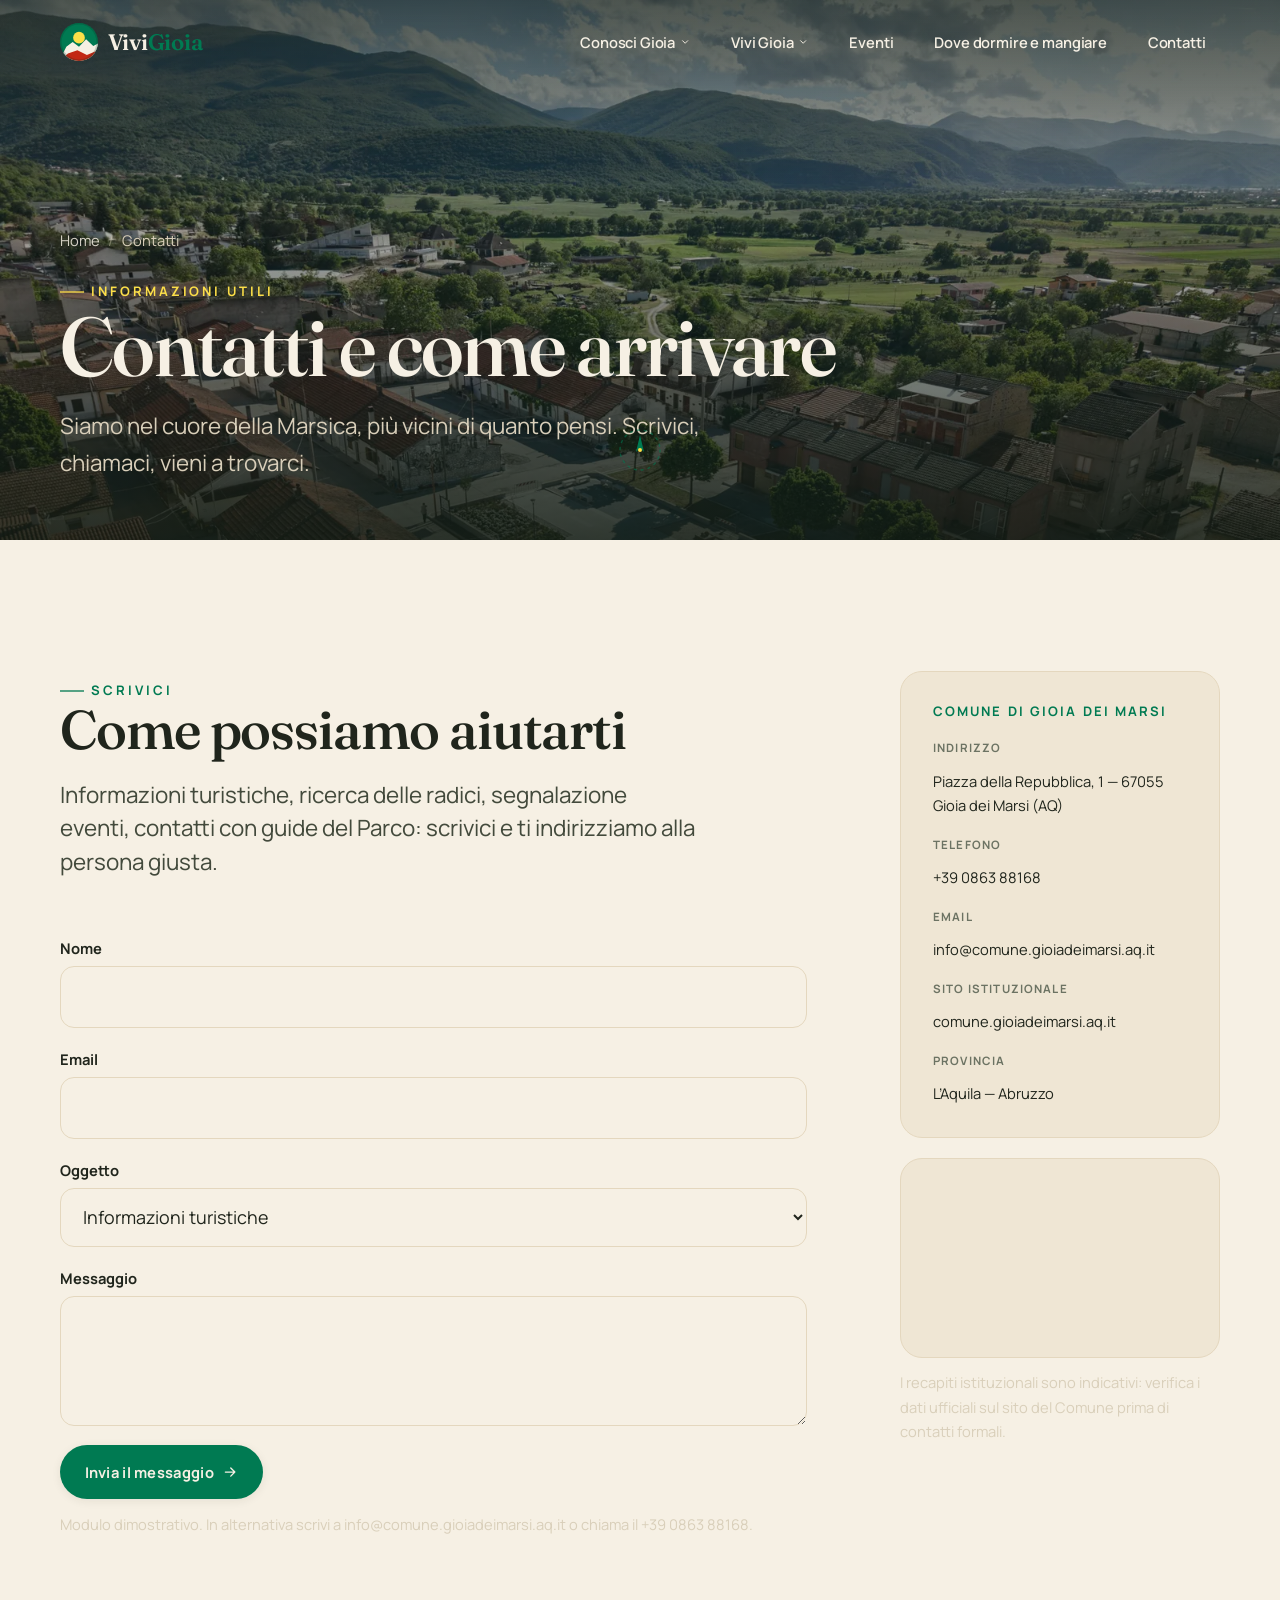
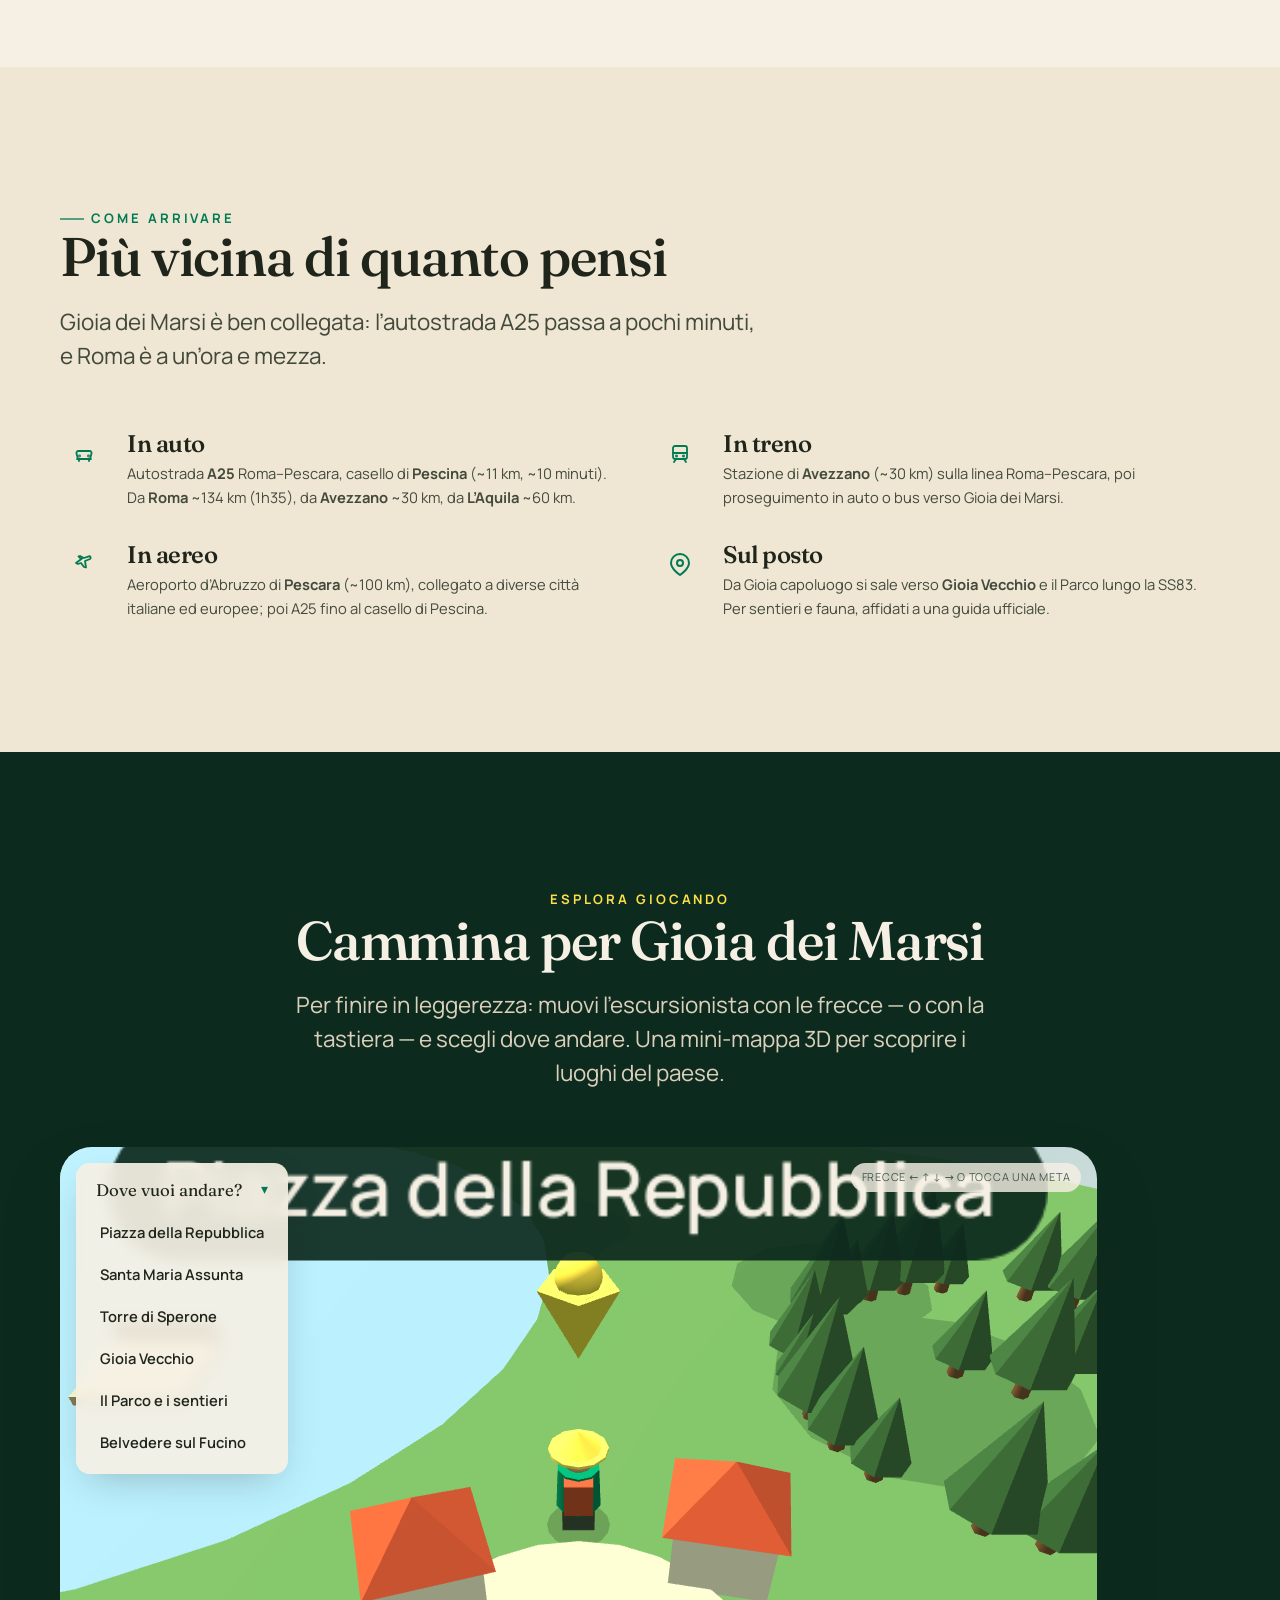
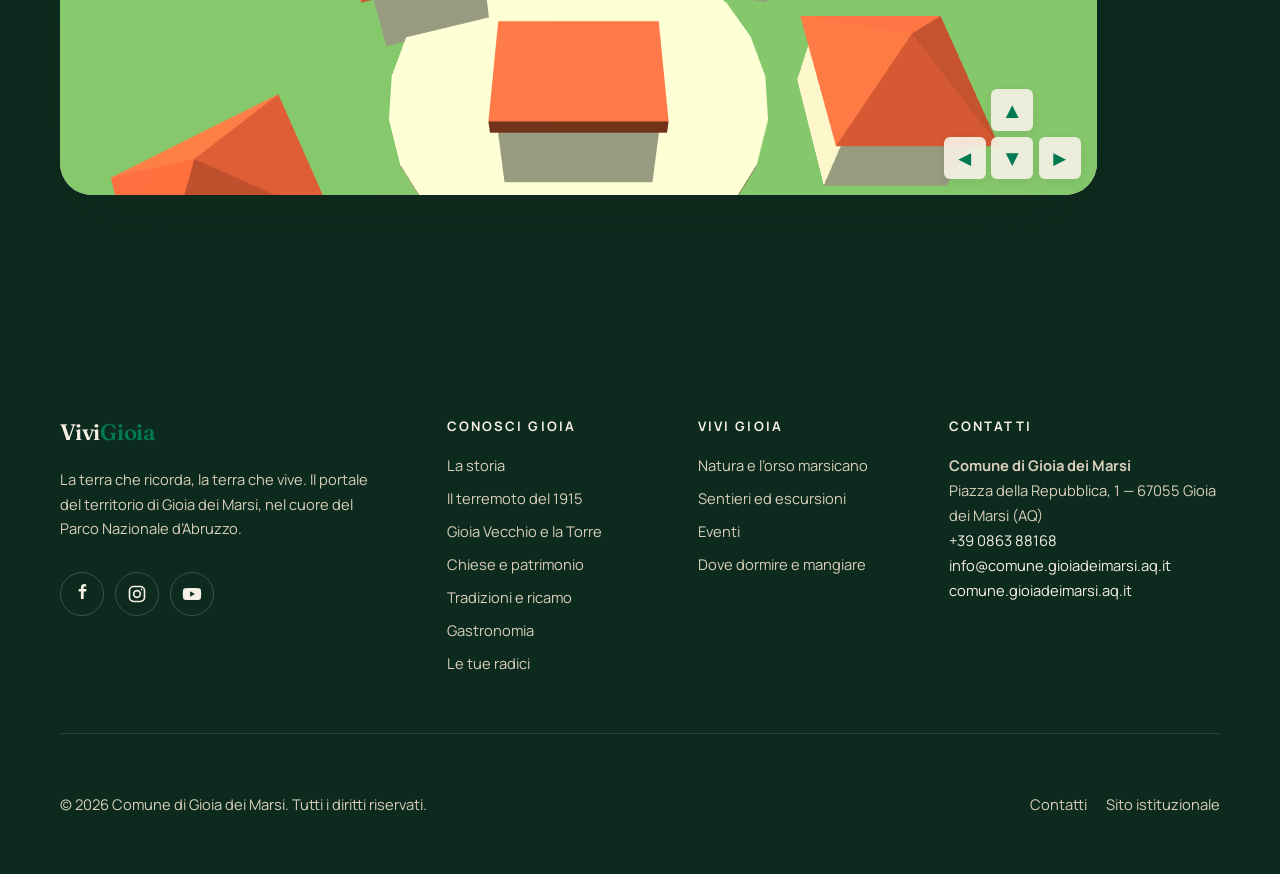
==== commit 81e11712: "Sentiero ridisegnato, Torre, orso che cammina, 3D in fondo - Torre di Sperone: overlay scuro a sinis" ====
--- a/contatti.html
+++ b/contatti.html
@@ -88,38 +88,6 @@
         <p class="page-hero__sub">Siamo nel cuore della Marsica, più vicini di quanto pensi. Scrivici, chiamaci, vieni a trovarci.</p>
       </div>
     </section>
-    <section class="section bg-forest">
-      <div class="container">
-        <div class="section-head section-head--center reveal">
-          <p class="kicker kicker--center kicker--light">Esplora giocando</p>
-          <h2>Cammina per Gioia dei Marsi</h2>
-          <p class="lead" style="color:var(--on-dark-soft)">Muovi l’escursionista con le frecce — o sulla tastiera — e scegli dove andare: scopri in 3D i luoghi più belli del paese.</p>
-        </div>
-        <div class="map3d" data-map3d>
-          <canvas class="map3d__canvas" data-map3d-canvas></canvas>
-          <div class="map3d__menu" data-map3d-menubox>
-            <button class="map3d__menu-title" data-map3d-menutoggle aria-expanded="true">Dove vuoi andare?<span class="map3d__chev" aria-hidden="true">▾</span></button>
-            <ul data-map3d-menu></ul>
-          </div>
-          <p class="map3d__hint">Frecce ← ↑ ↓ → o tocca una meta</p>
-          <div class="map3d__pad" aria-label="Comandi di movimento">
-            <button class="map3d__btn map3d__btn--up" data-move="up" aria-label="Avanti">▲</button>
-            <button class="map3d__btn map3d__btn--left" data-move="left" aria-label="Sinistra">◀</button>
-            <button class="map3d__btn map3d__btn--down" data-move="down" aria-label="Indietro">▼</button>
-            <button class="map3d__btn map3d__btn--right" data-move="right" aria-label="Destra">▶</button>
-          </div>
-          <div class="map3d__info" data-map3d-info hidden>
-            <button class="map3d__info-close" data-map3d-close aria-label="Chiudi">×</button>
-            <h3 data-info-title></h3>
-            <p data-info-text></p>
-          </div>
-          <div class="map3d__fallback" data-map3d-fallback hidden>
-            <p>La mappa interattiva richiede un browser con WebGL. Più in basso trovi la mappa e tutte le indicazioni per raggiungere Gioia dei Marsi.</p>
-          </div>
-        </div>
-      </div>
-    </section>
-
     <section class="section">
       <div class="container page-content-grid">
         <div class="reveal">
@@ -178,6 +146,38 @@
       </div>
     </section>
 
+    <section class="section bg-forest">
+      <div class="container">
+        <div class="section-head section-head--center reveal">
+          <p class="kicker kicker--center kicker--light">Esplora giocando</p>
+          <h2>Cammina per Gioia dei Marsi</h2>
+          <p class="lead" style="color:var(--on-dark-soft)">Per finire in leggerezza: muovi l’escursionista con le frecce — o con la tastiera — e scegli dove andare. Una mini-mappa 3D per scoprire i luoghi del paese.</p>
+        </div>
+        <div class="map3d" data-map3d>
+          <canvas class="map3d__canvas" data-map3d-canvas></canvas>
+          <div class="map3d__menu" data-map3d-menubox>
+            <button class="map3d__menu-title" data-map3d-menutoggle aria-expanded="true">Dove vuoi andare?<span class="map3d__chev" aria-hidden="true">▾</span></button>
+            <ul data-map3d-menu></ul>
+          </div>
+          <p class="map3d__hint">Frecce ← ↑ ↓ → o tocca una meta</p>
+          <div class="map3d__pad" aria-label="Comandi di movimento">
+            <button class="map3d__btn map3d__btn--up" data-move="up" aria-label="Avanti">▲</button>
+            <button class="map3d__btn map3d__btn--left" data-move="left" aria-label="Sinistra">◀</button>
+            <button class="map3d__btn map3d__btn--down" data-move="down" aria-label="Indietro">▼</button>
+            <button class="map3d__btn map3d__btn--right" data-move="right" aria-label="Destra">▶</button>
+          </div>
+          <div class="map3d__info" data-map3d-info hidden>
+            <button class="map3d__info-close" data-map3d-close aria-label="Chiudi">×</button>
+            <h3 data-info-title></h3>
+            <p data-info-text></p>
+          </div>
+          <div class="map3d__fallback" data-map3d-fallback hidden>
+            <p>La mappa interattiva richiede un browser con WebGL. Qui sopra trovi la mappa e tutte le indicazioni per raggiungere Gioia dei Marsi.</p>
+          </div>
+        </div>
+      </div>
+    </section>
+
   </main>
   <footer class="site-footer">
     <div class="container">
--- a/assets/css/main.css
+++ b/assets/css/main.css
@@ -710,7 +710,7 @@
 }
 .spotlight--right::after {
   background:
-    linear-gradient(to left, rgba(8,24,16,0.95) 0%, rgba(8,24,16,0.8) 38%, rgba(8,24,16,0.45) 70%, rgba(8,24,16,0.35) 100%),
+    linear-gradient(to right, rgba(8,24,16,0.95) 0%, rgba(8,24,16,0.8) 38%, rgba(8,24,16,0.45) 70%, rgba(8,24,16,0.35) 100%),
     linear-gradient(rgba(8,24,16,0.35), rgba(8,24,16,0.45));
 }
 .spotlight__inner {
@@ -719,7 +719,7 @@
   display: flex;
 }
 .spotlight__box { max-width: 38rem; }
-.spotlight--right .spotlight__inner { justify-content: flex-end; }
+.spotlight--right .spotlight__inner { justify-content: flex-start; }
 .spotlight__title { color: var(--on-dark); font-size: var(--fs-h1); margin-top: var(--space-s); }
 .spotlight__text { margin-top: var(--space-m); color: var(--on-dark-soft); font-size: var(--fs-lead); line-height: 1.5; }
 .spotlight__actions { margin-top: var(--space-l); display: flex; flex-wrap: wrap; gap: var(--space-s); }
@@ -1131,6 +1131,20 @@
 @media (prefers-reduced-motion: reduce) { .bear-silhouette { animation: none; } }
 @media (max-width: 720px) { .bear-silhouette { width: 88px; right: 3%; bottom: 5%; } .paws { gap: 1rem; } }
 
+/* ---------- Orso che cammina (fondo pagina natura) ---------- */
+.bearwalk { position: fixed; left: 0; right: 0; bottom: 0; height: 92px; z-index: 35; pointer-events: none; overflow: hidden; }
+.bearwalk__paws { position: absolute; inset: 0; }
+.bearwalk__paw { position: absolute; bottom: 16px; width: 15px; height: 15px; margin-left: -7px; color: var(--forest); opacity: 0; transform: translateY(7px) scale(0.6); transition: opacity 0.45s, transform 0.45s var(--ease); }
+.bearwalk__paw.on { opacity: 0.45; transform: translateY(0) scale(1); }
+.bearwalk__paw:nth-child(even) { bottom: 26px; }
+.bearwalk__paw svg { width: 100%; height: 100%; }
+.bearwalk__bear { position: absolute; bottom: 8px; left: 0; width: clamp(58px, 8vw, 88px); color: var(--forest-deep); filter: drop-shadow(0 5px 6px rgba(0,0,0,0.18)); will-change: transform; }
+.bearwalk__bear svg { width: 100%; height: auto; display: block; }
+.bearwalk__leg { transform-box: fill-box; transform-origin: top center; animation: bearStep 0.5s var(--ease) infinite alternate; }
+.bearwalk__leg--b { animation-delay: -0.25s; }
+@keyframes bearStep { from { transform: rotate(-12deg); } to { transform: rotate(12deg); } }
+@media (prefers-reduced-motion: reduce) { .bearwalk { display: none; } }
+
 /* ---------- Cursore custom (bussola da trekking) ---------- */
 .cursor { position: fixed; top: 0; left: 0; width: 44px; height: 44px; margin: -22px 0 0 -22px; z-index: 9000; pointer-events: none; opacity: 0; transition: opacity 0.35s; will-change: transform; }
 body.has-cursor .cursor { opacity: 1; }
@@ -1143,33 +1157,44 @@
 .cursor__dot { position: absolute; left: 50%; top: 50%; width: 4px; height: 4px; margin: -2px; border-radius: 50%; background: var(--ochre); }
 @keyframes cursorSpin { to { transform: rotate(360deg) scale(1.35); } }
 
-/* ---------- Indice-sentiero laterale ---------- */
-.trail-nav { position: fixed; left: 0; top: 0; bottom: 0; width: 80px; z-index: 60; display: none; pointer-events: none; }
-.trail-nav__rail { position: absolute; left: 22px; top: 130px; bottom: 90px; width: 2px; }
-.trail-nav__track { position: absolute; inset: 0; width: 2px; background: repeating-linear-gradient(var(--paper-3) 0 6px, transparent 6px 13px); border-radius: 2px; }
-.trail-nav__progress { position: absolute; top: 0; left: 0; width: 2px; height: 0; background: linear-gradient(var(--forest), var(--ochre)); border-radius: 2px; transition: height 0.18s linear; }
-.trail-nav__hiker { position: absolute; left: 1px; top: 0; width: 30px; height: 30px; margin: -15px 0 0 -15px; border-radius: 50%; background: var(--forest); color: var(--paper); display: flex; align-items: center; justify-content: center; box-shadow: var(--shadow-s); transition: top 0.18s linear; z-index: 4; }
-.trail-nav__hiker svg { width: 16px; height: 16px; }
+/* ---------- Indice-sentiero laterale curvo (destra) ---------- */
+.trail-nav { position: fixed; right: 0; top: 0; bottom: 0; width: 190px; z-index: 60; display: none; pointer-events: none; }
+.trail-nav__svg { position: absolute; inset: 78px 26px 84px 0; width: calc(100% - 26px); height: calc(100% - 162px); overflow: visible; }
+.trail-nav__bg { stroke: var(--paper-3); stroke-width: 2; stroke-dasharray: 1 7; stroke-linecap: round; }
+.trail-nav__fg { stroke: var(--forest); stroke-width: 2.5; stroke-linecap: round; transition: stroke-dashoffset 0.15s linear; }
+.trail-nav__layer { position: absolute; inset: 78px 26px 84px 0; }
 .trail-nav__points { position: absolute; inset: 0; }
-.wp { position: absolute; left: 1px; transform: translateY(-50%); pointer-events: auto; }
-.wp__link { display: flex; align-items: center; gap: 0.6rem; }
-.wp__dot { width: 14px; height: 14px; margin-left: -7px; border-radius: 50%; background: var(--paper); border: 2px solid var(--paper-3); display: flex; align-items: center; justify-content: center; color: var(--forest); transition: transform 0.3s var(--ease), background 0.3s, border-color 0.3s, box-shadow 0.3s; position: relative; z-index: 2; }
+.wp { position: absolute; left: 0; right: 0; transform: translateY(-50%); }
+.wp__link { position: relative; display: block; height: 0; }
+.wp__connector { position: absolute; top: -1px; height: 2px; z-index: 1; background: repeating-linear-gradient(90deg, var(--paper-3) 0 3px, transparent 3px 7px); transition: background 0.3s; pointer-events: none; }
+.wp__dot { position: absolute; width: 16px; height: 16px; margin: -8px; border-radius: 50%; background: var(--paper); border: 2px solid var(--paper-3); display: flex; align-items: center; justify-content: center; color: var(--forest); transition: transform 0.35s var(--ease), background 0.35s, border-color 0.35s, box-shadow 0.35s; z-index: 3; pointer-events: auto; }
 .wp__pin { width: 9px; height: 9px; opacity: 0; transform: scale(0.4); transition: opacity 0.3s, transform 0.3s var(--ease); }
 .wp__pin svg { width: 100%; height: 100%; }
-.wp__label { font-size: 0.7rem; font-weight: 700; letter-spacing: 0.05em; text-transform: uppercase; color: var(--ink-soft); background: var(--paper); padding: 0.35rem 0.65rem; border-radius: 100px; box-shadow: var(--shadow-m); white-space: nowrap; opacity: 0; transform: translateX(-8px) scale(0.9); transition: opacity 0.3s, transform 0.3s var(--ease); display: inline-flex; gap: 0.5rem; align-items: center; }
-.wp__label b { color: var(--forest); font-family: var(--font-display); }
-.wp:hover .wp__label { opacity: 1; transform: translateX(0) scale(1); }
-.wp.is-reached .wp__dot { border-color: var(--forest); background: var(--forest); color: var(--paper); }
-.wp.is-active .wp__dot { border-color: var(--forest); background: var(--ochre); transform: scale(1.5); box-shadow: 0 0 0 6px rgba(0, 122, 82, 0.16); animation: wpPulse 1.8s var(--ease) infinite; }
+.wp__label { position: absolute; right: 8px; top: -14px; z-index: 6; display: inline-flex; align-items: center; gap: 0.45rem; padding: 0.34rem 0.6rem 0.34rem 0.5rem; border-radius: 100px; background: var(--paper); box-shadow: var(--shadow-s); font-size: 0.72rem; font-weight: 700; letter-spacing: 0.02em; color: var(--ink-soft); white-space: nowrap; pointer-events: auto; transition: transform 0.3s var(--ease), box-shadow 0.3s, color 0.3s; }
+.wp.is-active .wp__label { z-index: 7; }
+.wp__label b { font-family: var(--font-display); color: var(--forest); font-size: 0.92em; }
+.wp:hover .wp__label, .wp.is-active .wp__label { transform: translateX(-3px) scale(1.06); box-shadow: var(--shadow-m); color: var(--ink); }
+.wp.is-reached .wp__dot { background: var(--forest); border-color: var(--forest); color: var(--paper); }
+.wp.is-reached .wp__connector { background: var(--forest); }
+.wp.is-active .wp__dot { background: var(--ochre); border-color: var(--forest); transform: scale(1.55); box-shadow: 0 0 0 6px rgba(0, 122, 82, 0.16); animation: wpPulse 1.8s var(--ease) infinite; }
 .wp.is-active .wp__pin { opacity: 1; transform: scale(1); }
-@keyframes wpPulse { 0%, 100% { box-shadow: 0 0 0 5px rgba(0,122,82,0.18); } 50% { box-shadow: 0 0 0 9px rgba(0,122,82,0.05); } }
-.trail-nav__detour { position: absolute; left: 0; pointer-events: auto; transition: opacity 0.4s; }
-.trail-nav__detour-path { position: absolute; left: 8px; top: -34px; width: 120px; height: 80px; color: var(--ochre); }
-.trail-nav__detour-pin { position: absolute; left: 96px; top: 24px; display: flex; flex-direction: column; align-items: center; gap: 0.3rem; color: var(--forest); }
-.trail-nav__detour-pin > span { width: 36px; height: 36px; border-radius: 50%; background: var(--ochre); display: flex; align-items: center; justify-content: center; animation: bobPin 1.4s var(--ease) infinite; }
-.trail-nav__detour-pin em { font-style: normal; font-size: 0.68rem; font-weight: 700; background: var(--ink); color: var(--paper); padding: 0.25rem 0.55rem; border-radius: 100px; white-space: nowrap; }
+@keyframes wpPulse { 0%, 100% { box-shadow: 0 0 0 5px rgba(0,122,82,0.18); } 50% { box-shadow: 0 0 0 10px rgba(0,122,82,0.04); } }
+.trail-nav__hiker { position: absolute; width: 32px; height: 32px; margin: -16px; border-radius: 50%; background: var(--forest); color: var(--paper); display: flex; align-items: center; justify-content: center; box-shadow: var(--shadow-m); z-index: 5; }
+.trail-nav__hiker svg { width: 17px; height: 17px; }
+.trail-nav__hiker::after { content: ''; position: absolute; inset: -4px; border-radius: 50%; border: 2px solid var(--ochre); animation: hikerRing 2s var(--ease) infinite; }
+@keyframes hikerRing { 0% { transform: scale(0.85); opacity: 0.7; } 100% { transform: scale(1.6); opacity: 0; } }
+.trail-nav__paws { position: absolute; inset: 0; }
+.trail-paw { position: absolute; width: 13px; height: 13px; margin: -6.5px; color: var(--ochre-300); opacity: 0; transform: scale(0.4) rotate(var(--r, 0deg)); transition: opacity 0.4s, transform 0.4s var(--ease); }
+.trail-paw.on { opacity: 0.85; transform: scale(1) rotate(var(--r, 0deg)); }
+.trail-paw svg { width: 100%; height: 100%; }
+.trail-nav__detour { position: absolute; right: 8px; pointer-events: auto; transform: translateY(-50%); }
+.trail-nav__detour[hidden] { display: none; }
+.trail-nav__detour-pin { display: flex; align-items: center; gap: 0.5rem; background: var(--ink); color: var(--paper); padding: 0.4rem 0.7rem 0.4rem 0.45rem; border-radius: 100px; box-shadow: var(--shadow-l); animation: bobPin 1.4s var(--ease) infinite; }
+.trail-nav__detour-pin > span { width: 26px; height: 26px; border-radius: 50%; background: var(--ochre); color: var(--ink); display: flex; align-items: center; justify-content: center; flex-shrink: 0; }
+.trail-nav__detour-pin > span svg { width: 14px; height: 14px; }
+.trail-nav__detour-pin em { font-style: normal; font-size: 0.72rem; font-weight: 700; white-space: nowrap; }
 @keyframes bobPin { 0%, 100% { transform: translateY(0); } 50% { transform: translateY(-5px); } }
-@media (min-width: 1200px) and (prefers-reduced-motion: no-preference) { .trail-nav { display: block; } }
+@media (min-width: 1366px) and (prefers-reduced-motion: no-preference) { .trail-nav { display: block; } }
 
 /* ---------- Reveal / animazioni (gated da .js) ---------- */
 .reveal { opacity: 1; transform: none; }
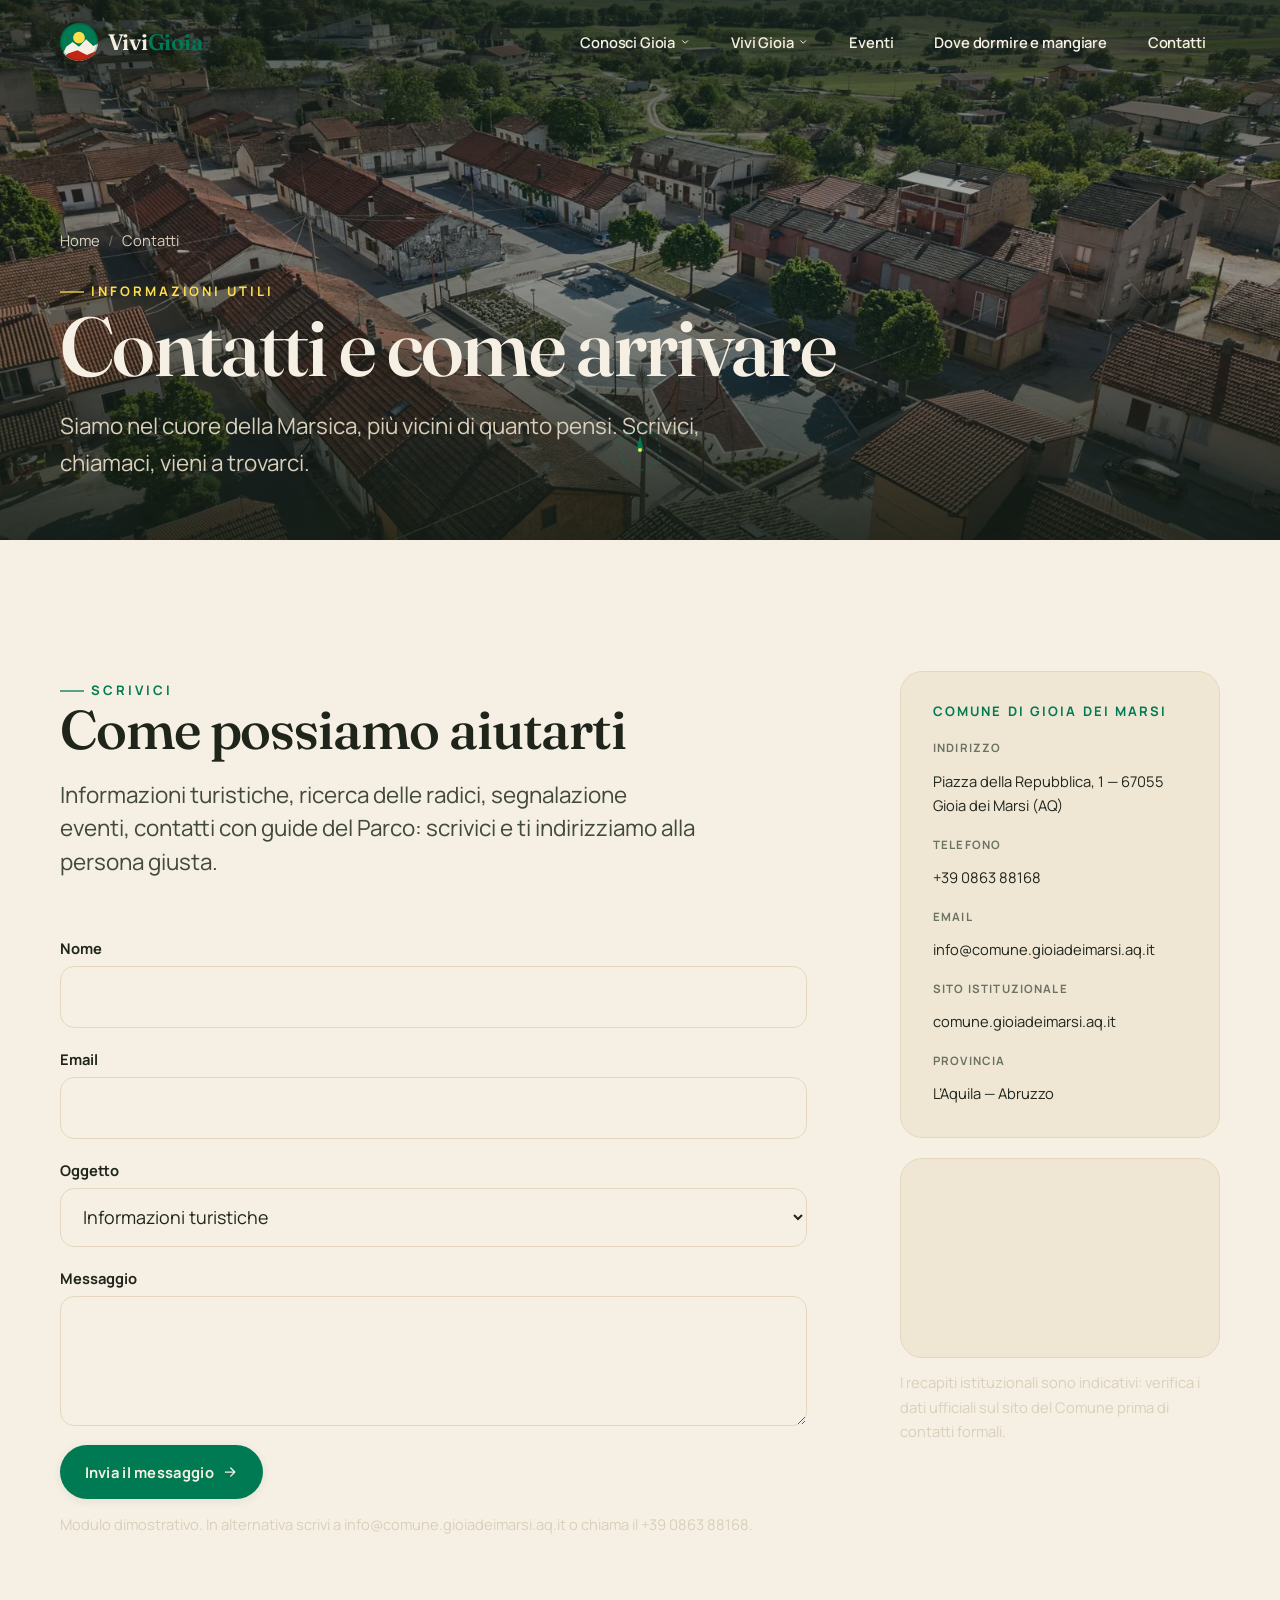
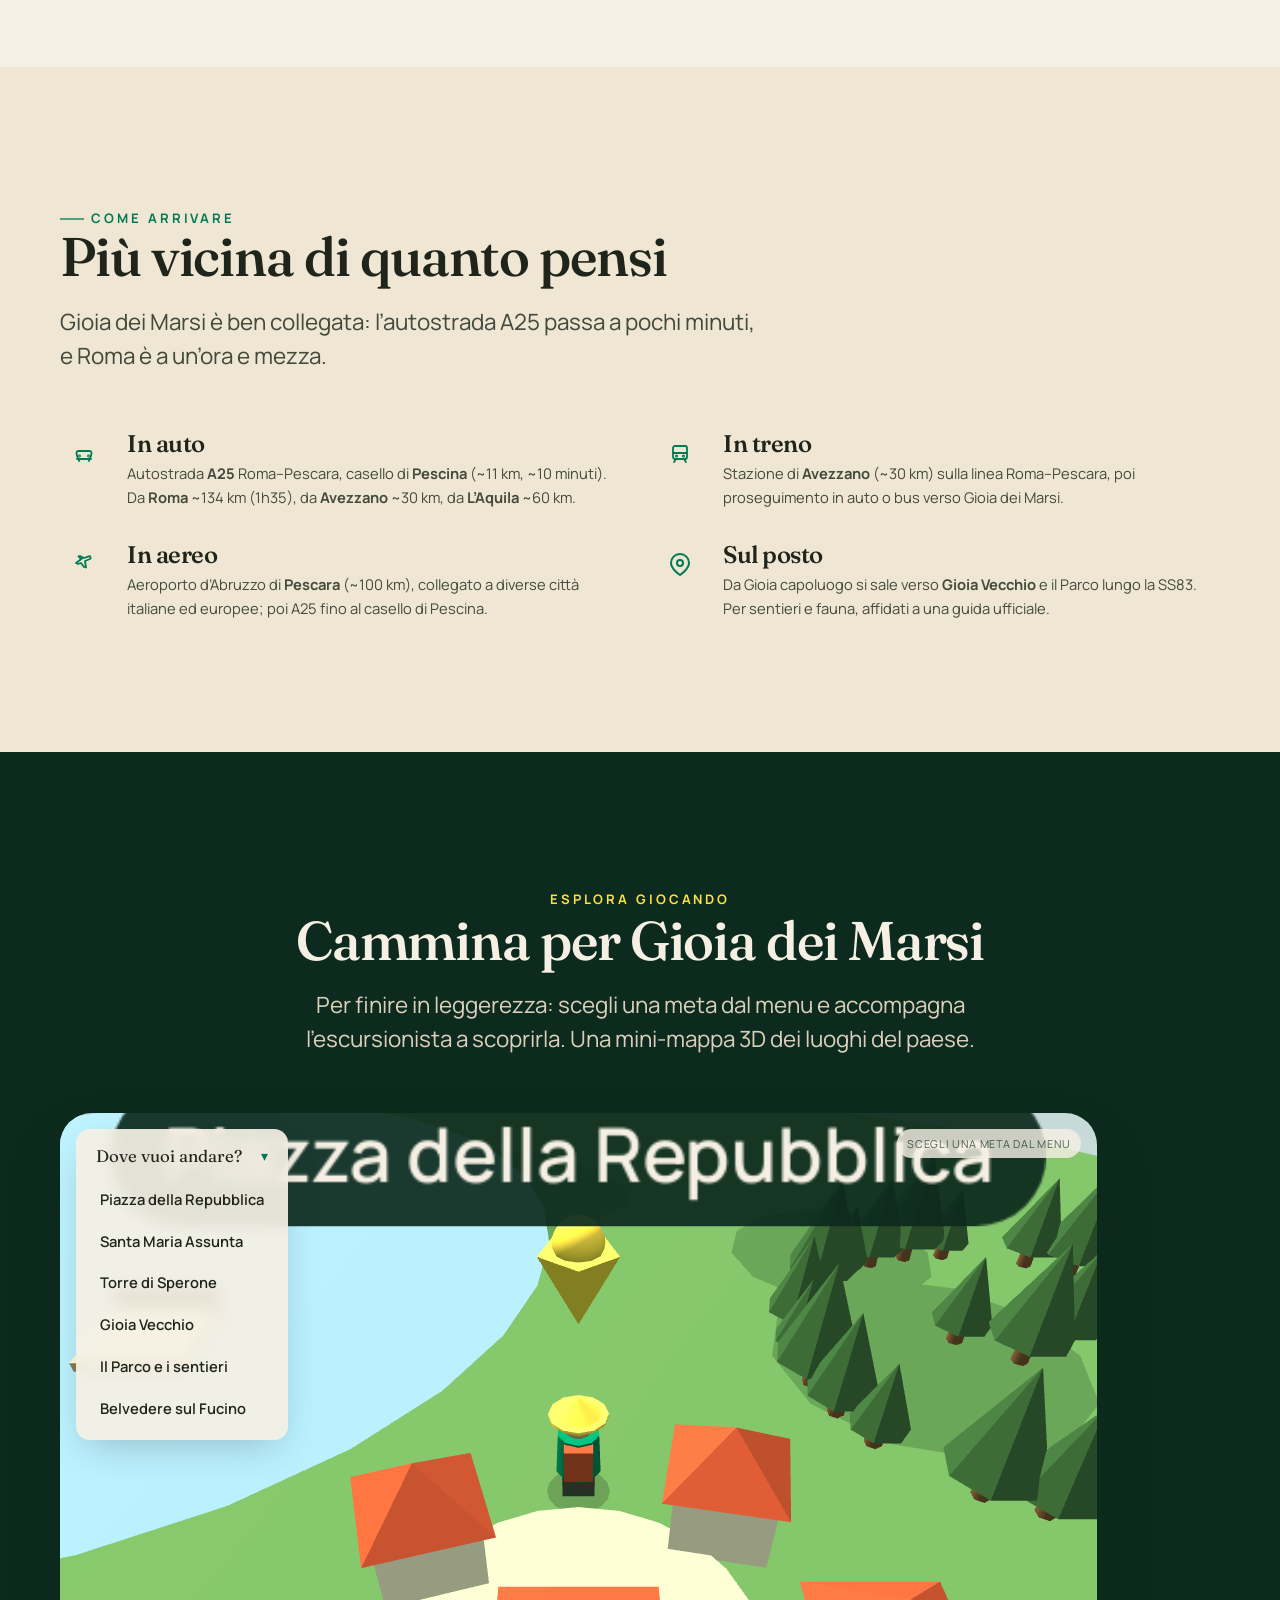
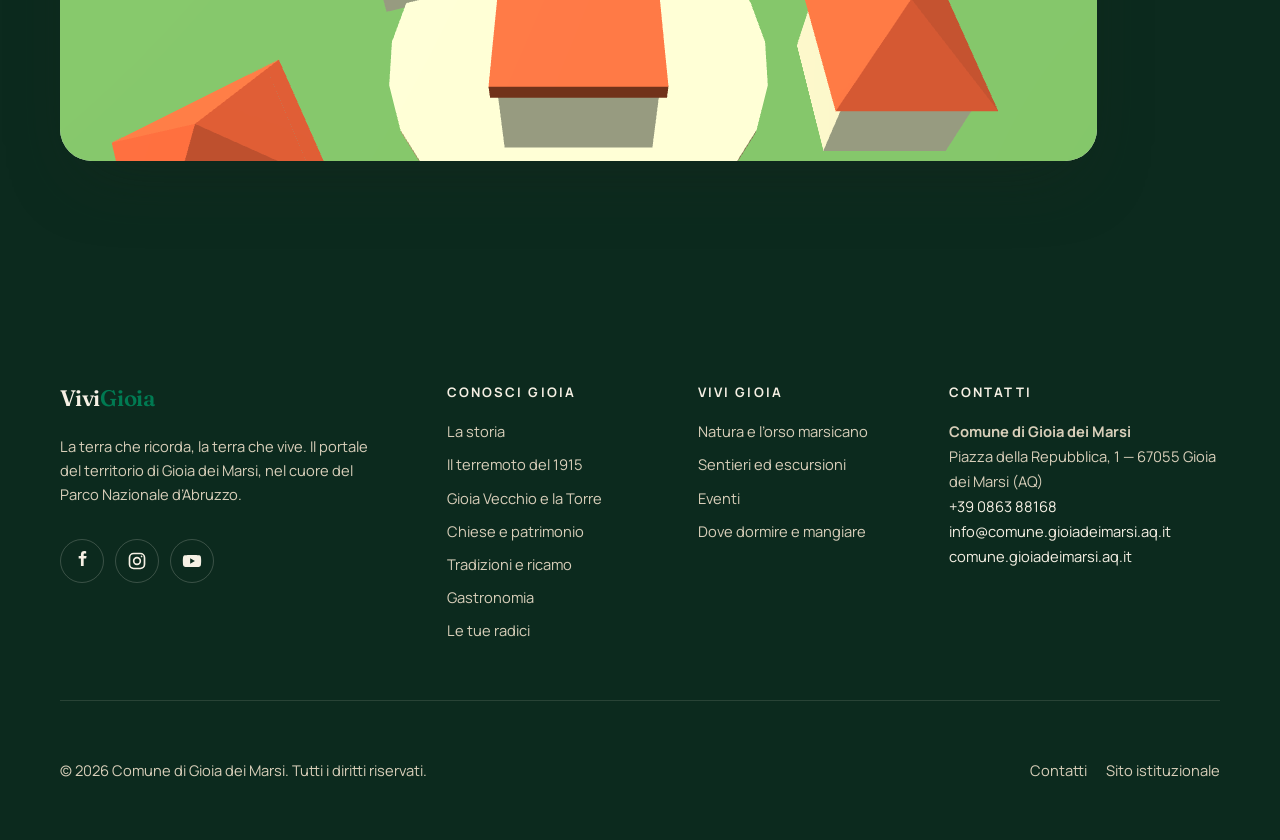
==== commit 558e7d66: "Mappa 3D solo-menu, feature-card in cover, galleria piu grande - Mappa 3D contatti: rimossi i comand" ====
--- a/contatti.html
+++ b/contatti.html
@@ -151,7 +151,7 @@
         <div class="section-head section-head--center reveal">
           <p class="kicker kicker--center kicker--light">Esplora giocando</p>
           <h2>Cammina per Gioia dei Marsi</h2>
-          <p class="lead" style="color:var(--on-dark-soft)">Per finire in leggerezza: muovi l’escursionista con le frecce — o con la tastiera — e scegli dove andare. Una mini-mappa 3D per scoprire i luoghi del paese.</p>
+          <p class="lead" style="color:var(--on-dark-soft)">Per finire in leggerezza: scegli una meta dal menu e accompagna l’escursionista a scoprirla. Una mini-mappa 3D dei luoghi del paese.</p>
         </div>
         <div class="map3d" data-map3d>
           <canvas class="map3d__canvas" data-map3d-canvas></canvas>
@@ -159,13 +159,7 @@
             <button class="map3d__menu-title" data-map3d-menutoggle aria-expanded="true">Dove vuoi andare?<span class="map3d__chev" aria-hidden="true">▾</span></button>
             <ul data-map3d-menu></ul>
           </div>
-          <p class="map3d__hint">Frecce ← ↑ ↓ → o tocca una meta</p>
-          <div class="map3d__pad" aria-label="Comandi di movimento">
-            <button class="map3d__btn map3d__btn--up" data-move="up" aria-label="Avanti">▲</button>
-            <button class="map3d__btn map3d__btn--left" data-move="left" aria-label="Sinistra">◀</button>
-            <button class="map3d__btn map3d__btn--down" data-move="down" aria-label="Indietro">▼</button>
-            <button class="map3d__btn map3d__btn--right" data-move="right" aria-label="Destra">▶</button>
-          </div>
+          <p class="map3d__hint">Scegli una meta dal menu</p>
           <div class="map3d__info" data-map3d-info hidden>
             <button class="map3d__info-close" data-map3d-close aria-label="Chiudi">×</button>
             <h3 data-info-title></h3>
--- a/assets/css/main.css
+++ b/assets/css/main.css
@@ -644,7 +644,14 @@
   box-shadow: var(--shadow-s);
 }
 .feature-card__media { position: absolute; inset: 0; z-index: -2; }
-.feature-card__media img { width: 100%; height: 100%; object-fit: cover; transition: transform 0.9s var(--ease-out); }
+.feature-card__media img { width: 100%; height: 100%; object-fit: cover; object-position: center; transition: transform 0.9s var(--ease-out); }
+/* il <picture> inline non garantisce il cover: lo rendo un layer pieno */
+.feature-card__media picture,
+.event-card__media picture,
+.page-hero__media picture,
+.cta-strip__media picture,
+.spotlight__media picture,
+.cardgrid figure .feature-card__media picture { position: absolute; inset: 0; display: block; width: 100%; height: 100%; }
 .feature-card::after {
   content: ''; position: absolute; inset: 0; z-index: -1;
   background: linear-gradient(to top, rgba(24,39,27,0.9) 8%, rgba(24,39,27,0.25) 55%, rgba(24,39,27,0.05) 100%);
@@ -744,7 +751,7 @@
 .gallery__slide { scroll-snap-align: center; }
 .gallery__slide {
   position: relative; margin: 0;
-  height: clamp(300px, 62vw, 460px);
+  height: clamp(340px, 76vh, 660px);
   width: auto;
   aspect-ratio: 3 / 2;
   flex: 0 0 auto;
@@ -1038,7 +1045,6 @@
   border-radius: var(--r-xl); overflow: hidden;
   background: linear-gradient(160deg, #b9d2df, #dfe9cf);
   box-shadow: var(--shadow-l);
-  touch-action: none;
 }
 .map3d__canvas { position: absolute; inset: 0; width: 100%; height: 100%; display: block; }
 .map3d__menu {
